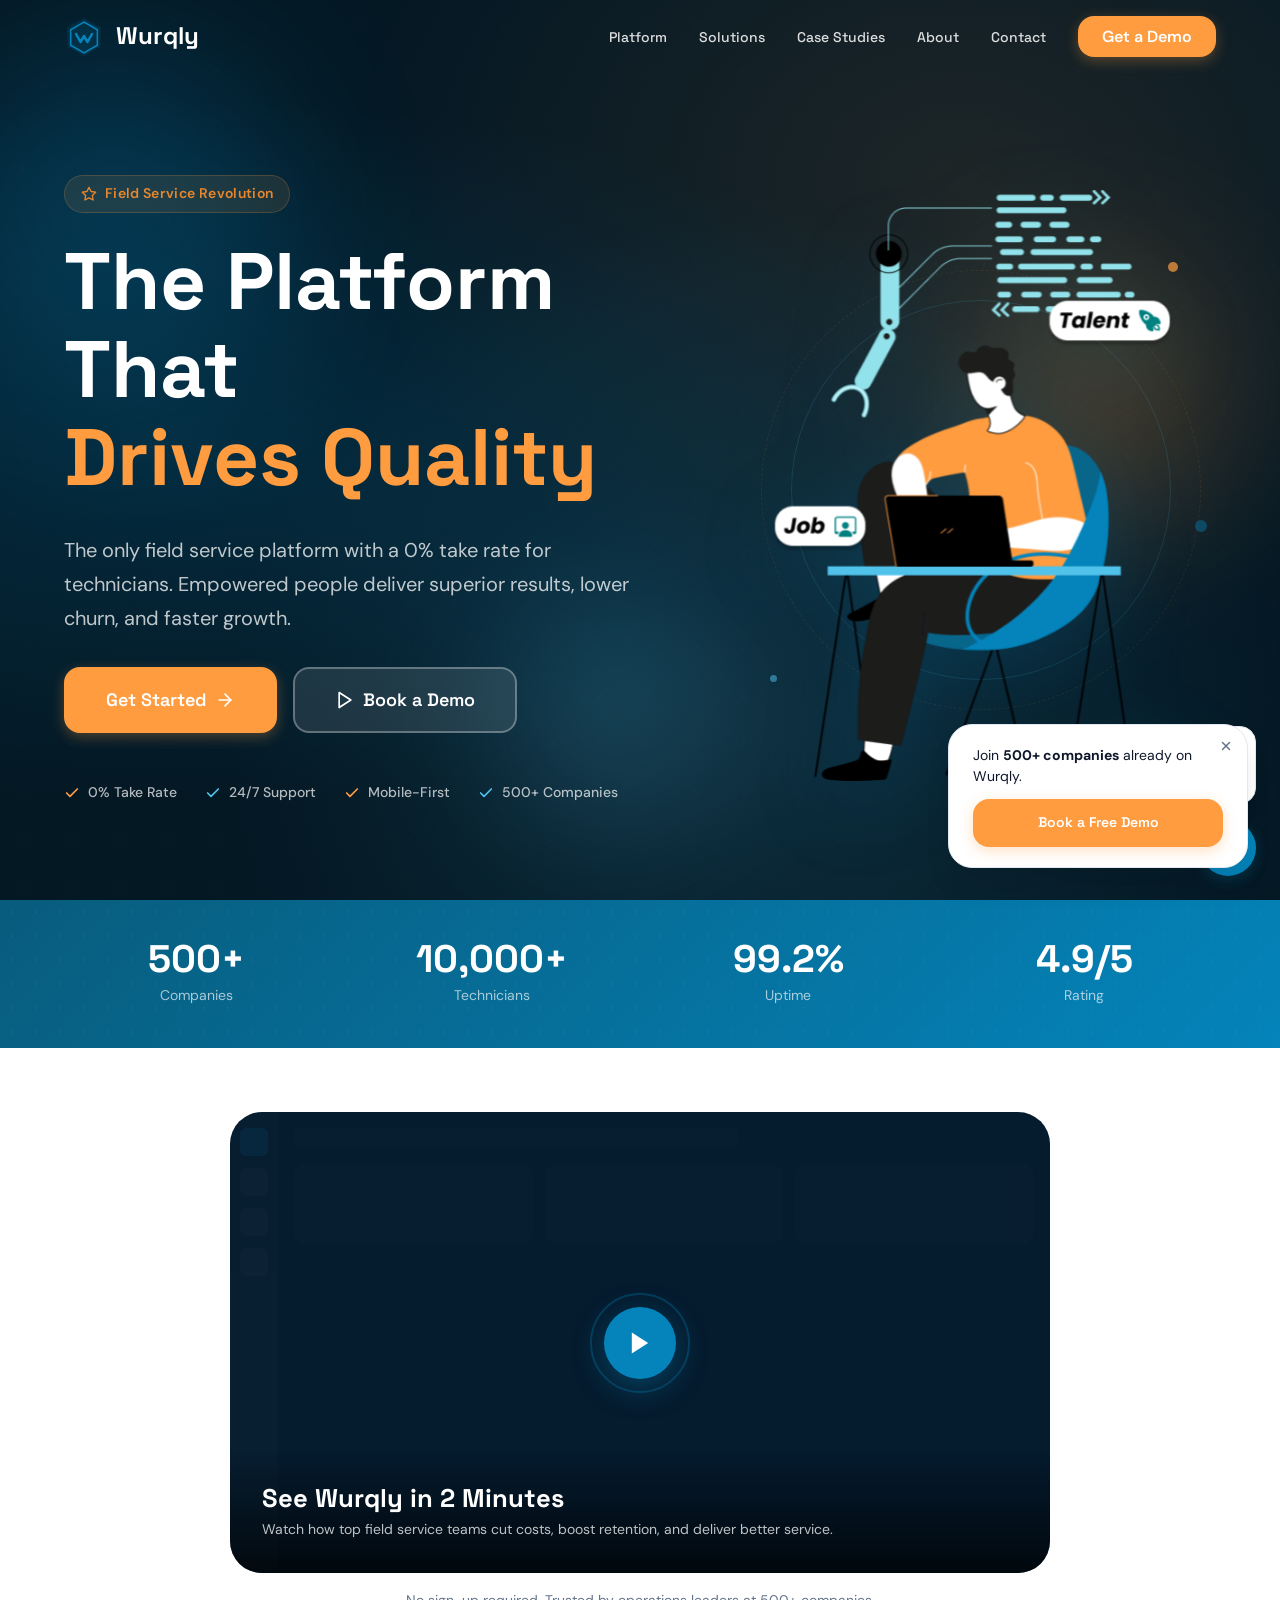
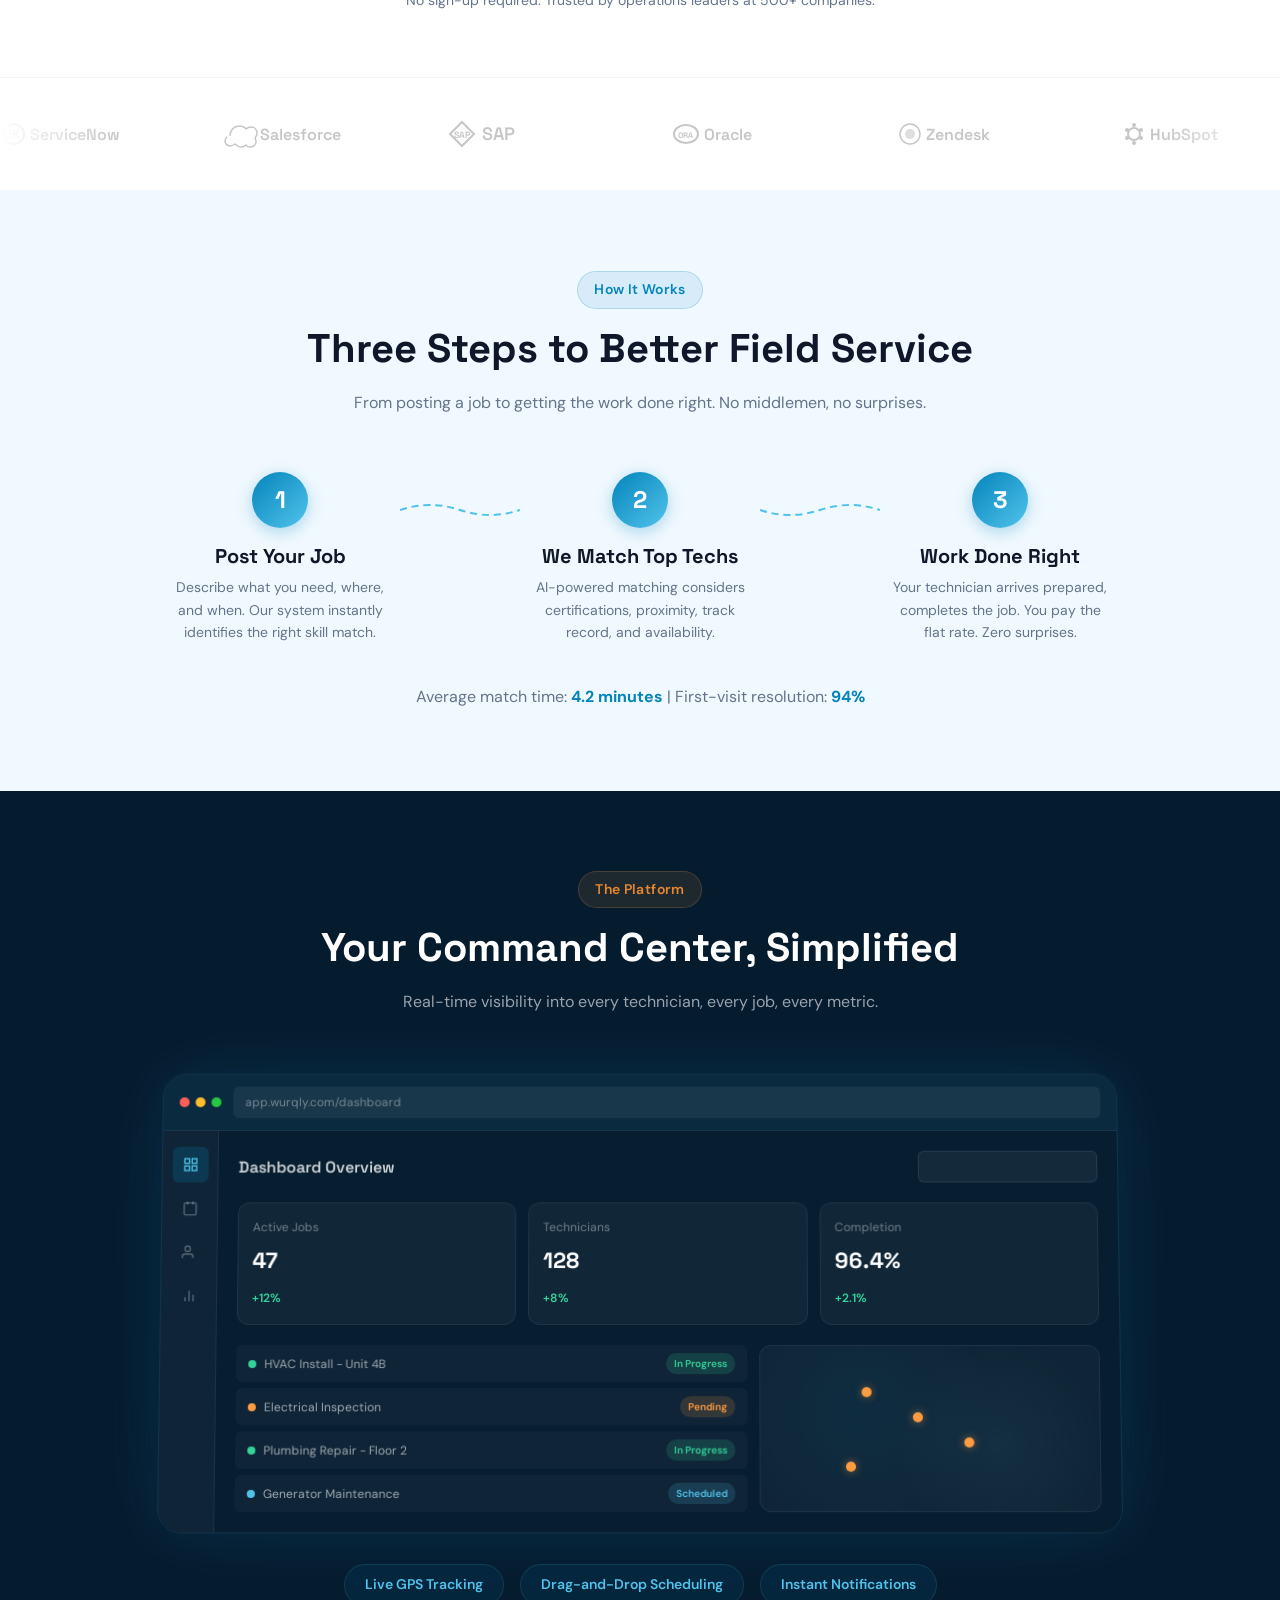
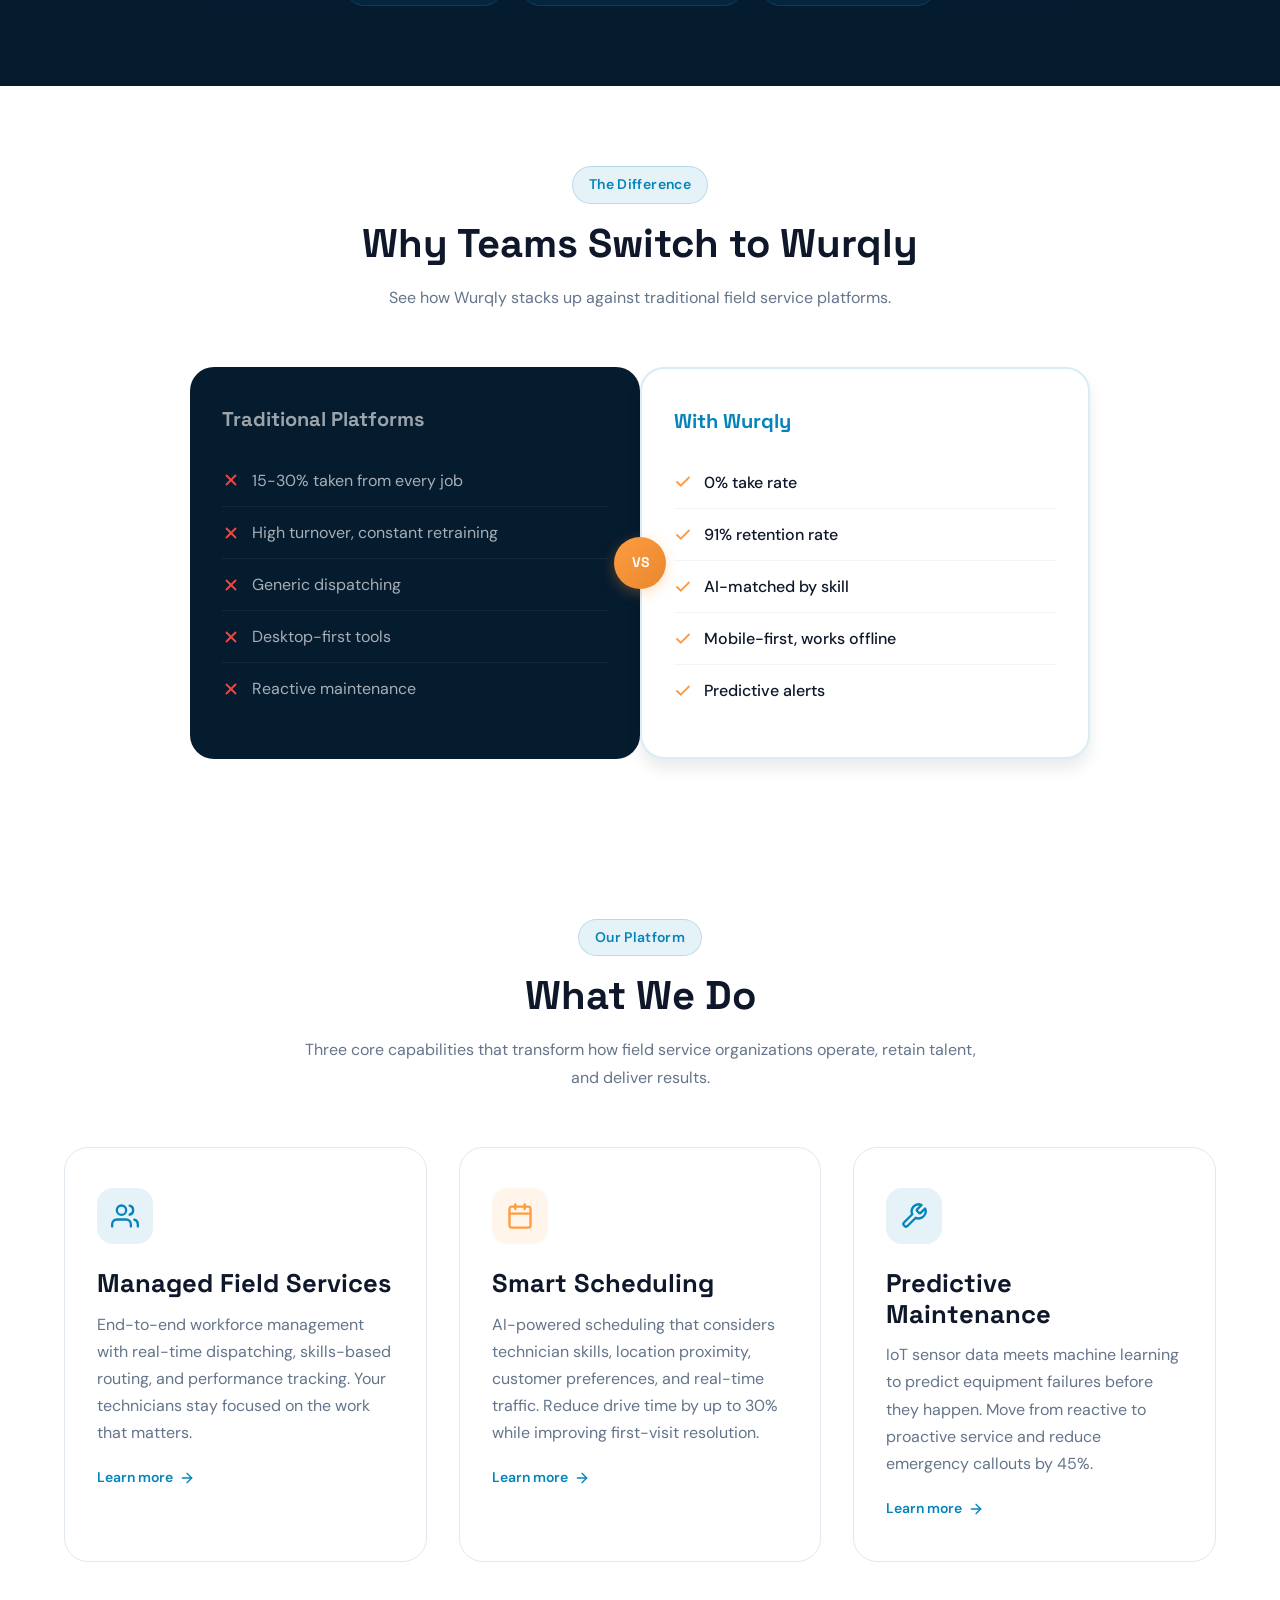
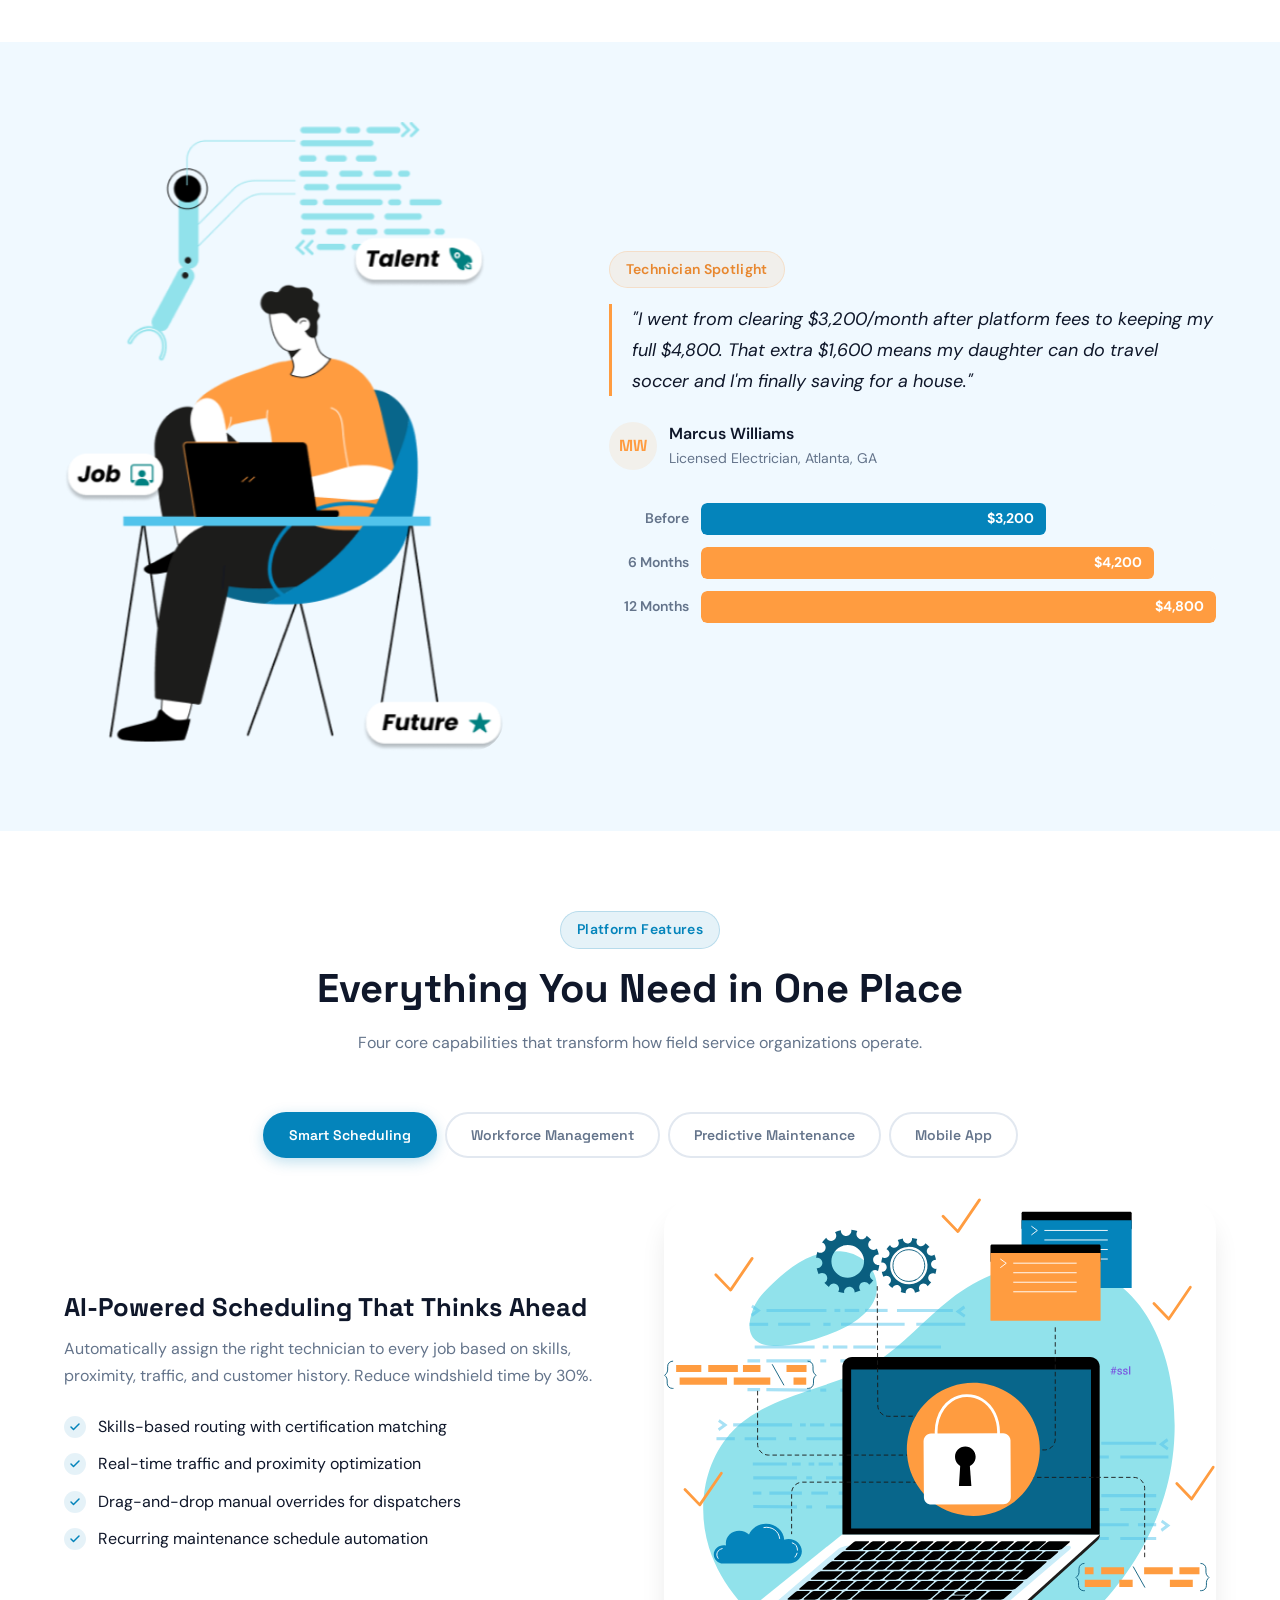
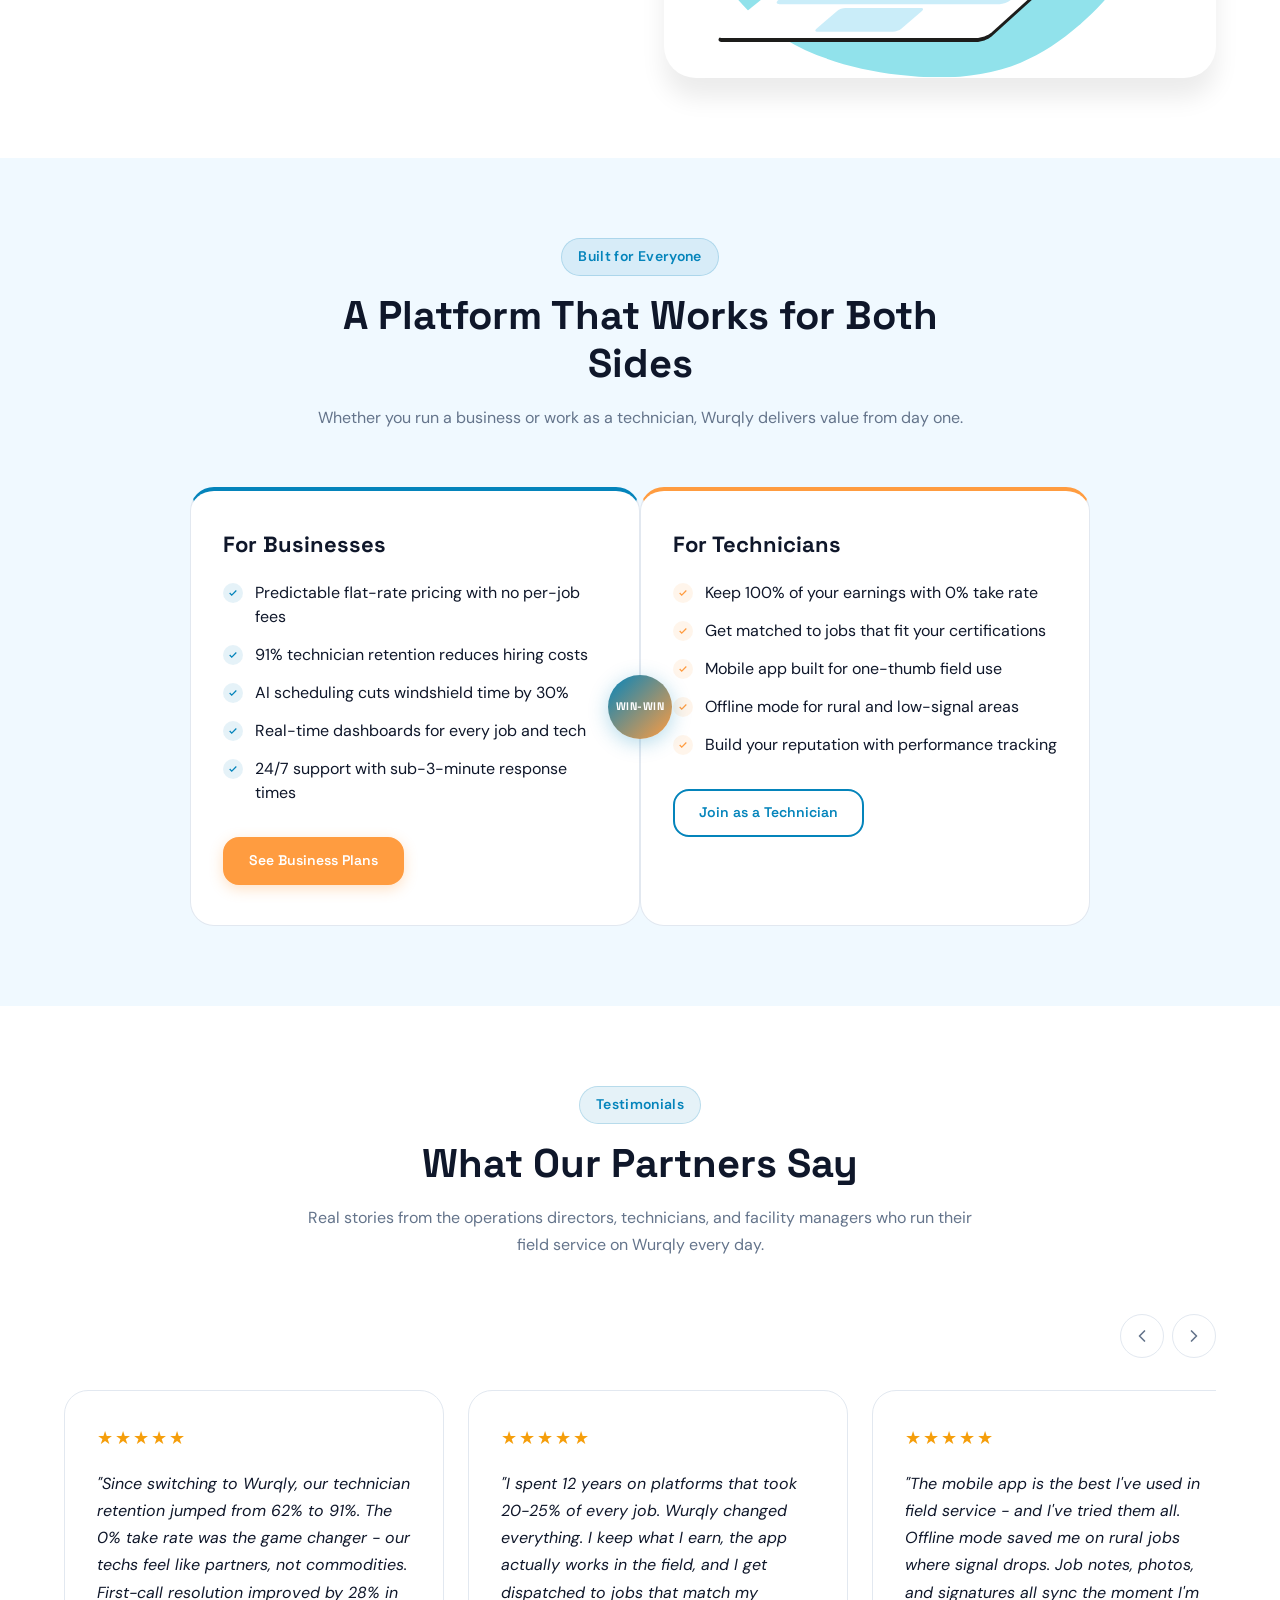
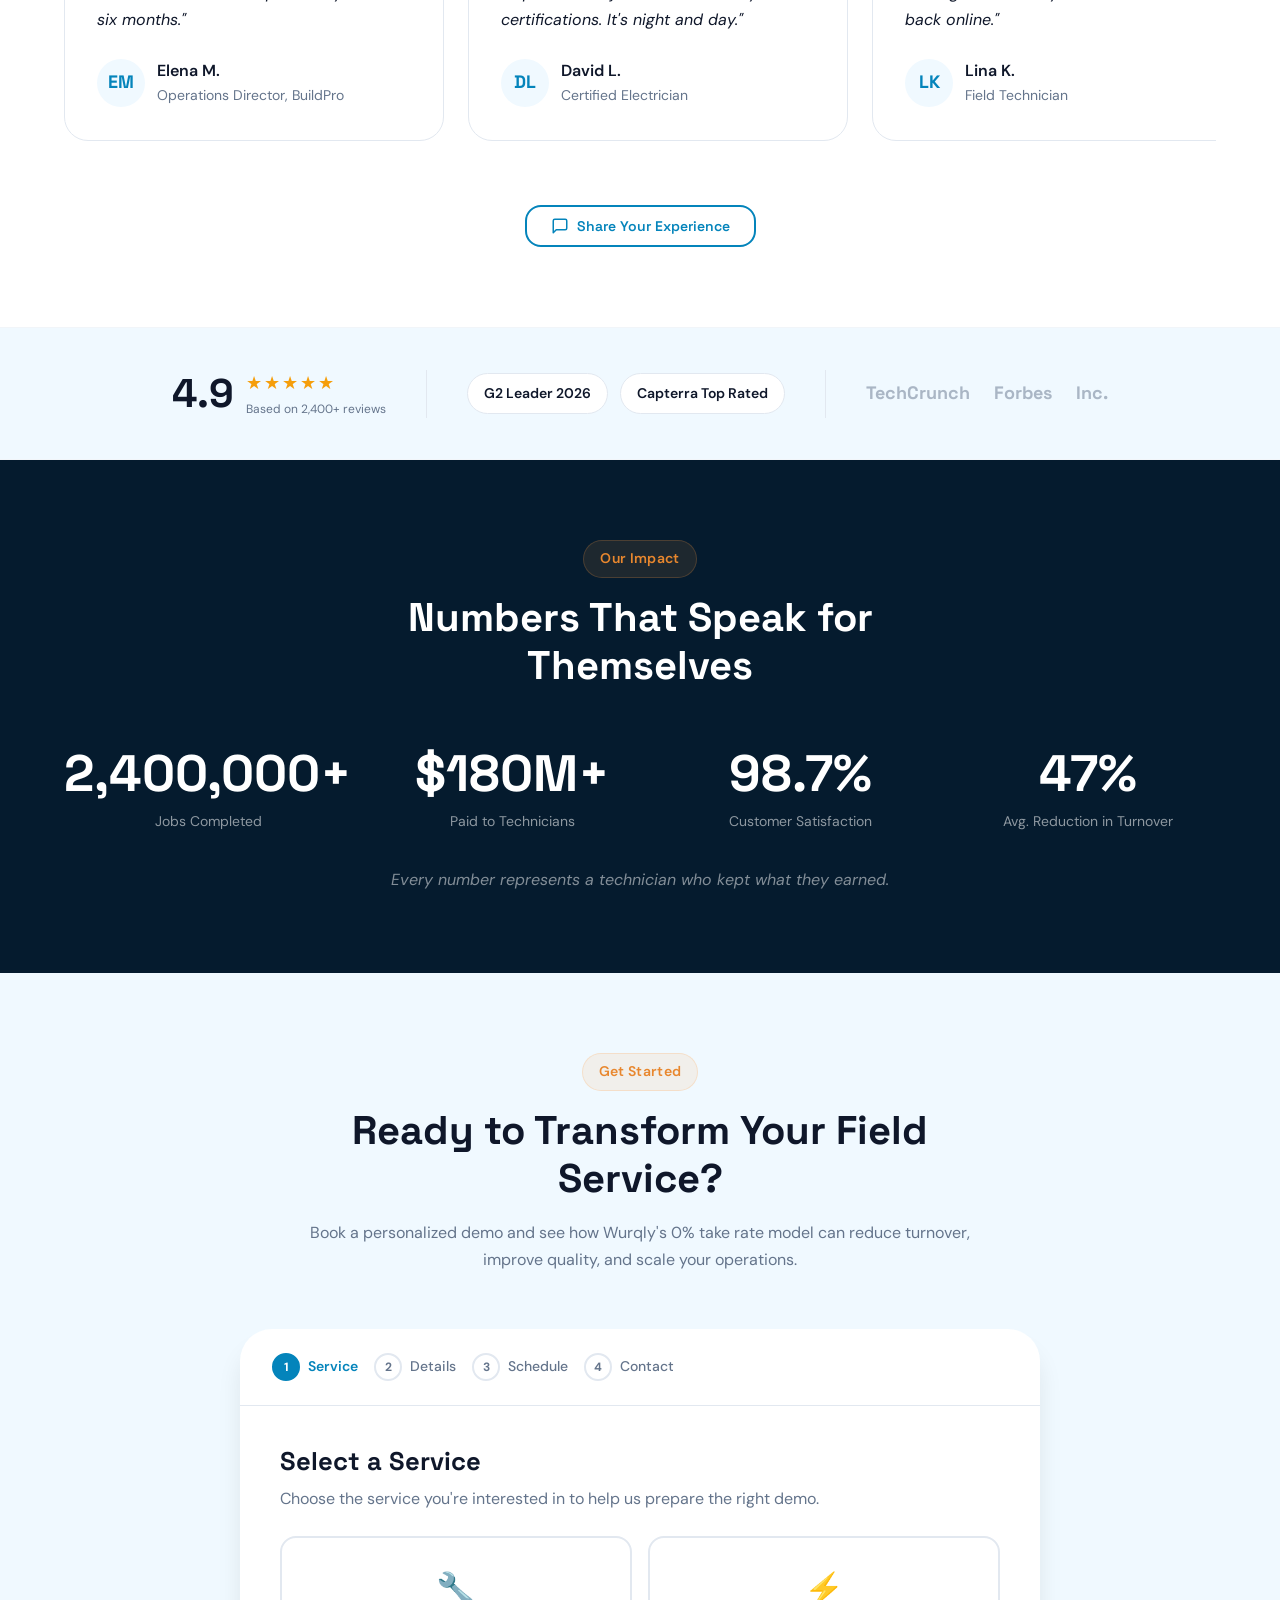
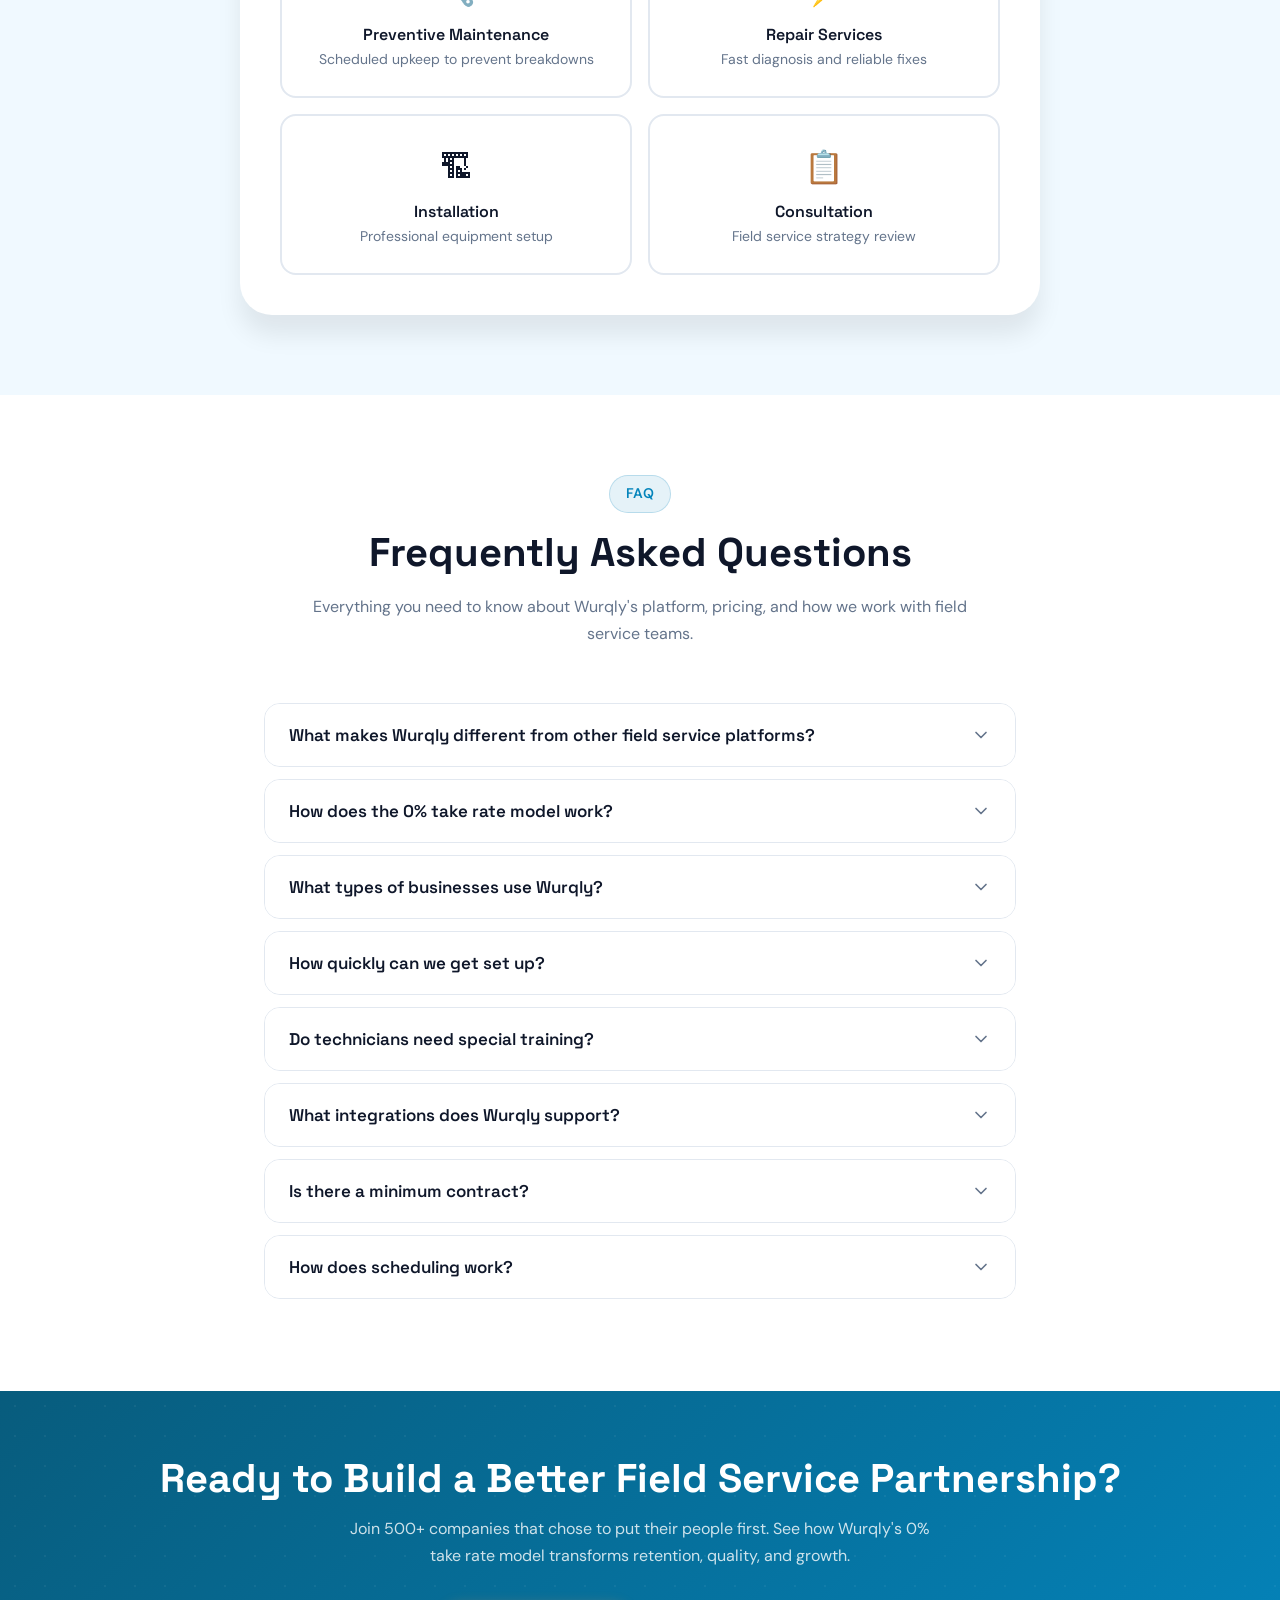
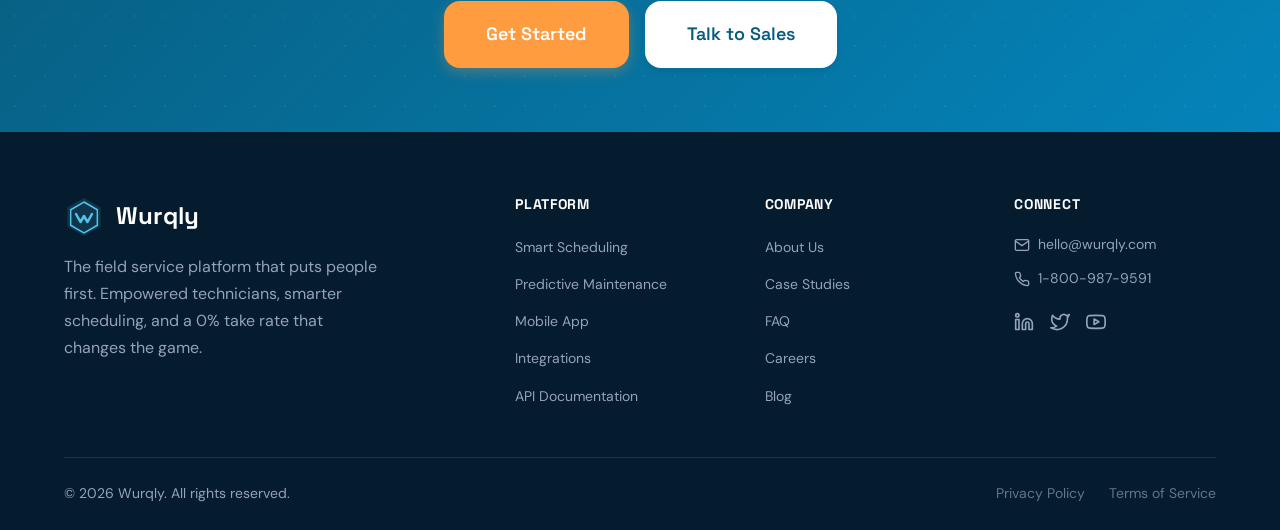
==== index.html @ 086d4eea "Wurqly website - complete production build Full-stack static website for Wurqly field service platfo" ====
<!DOCTYPE html>
<html lang="en">
<head>
  <meta charset="UTF-8">
  <meta name="viewport" content="width=device-width, initial-scale=1.0">
  <title>Wurqly - Field Service Platform That Puts People First</title>
  <meta name="description" content="Wurqly empowers field service technicians with a 0% take rate model, smart scheduling, and mobile-first tools. The platform that puts people first.">
  <meta name="robots" content="index, follow">
  <link rel="canonical" href="https://wurqly.com/">

  <!-- Open Graph -->
  <meta property="og:title" content="Wurqly - Field Service Platform That Puts People First">
  <meta property="og:description" content="Empowered technicians deliver better results. Wurqly's 0% take rate model and mobile-first platform transform field service operations.">
  <meta property="og:type" content="website">
  <meta property="og:url" content="https://wurqly.com/">
  <meta property="og:site_name" content="Wurqly">
  <meta property="og:image" content="https://wurqly.com/images/og-image.png">

  <!-- Twitter Card -->
  <meta name="twitter:card" content="summary_large_image">
  <meta name="twitter:title" content="Wurqly - Field Service Platform That Puts People First">
  <meta name="twitter:description" content="Empowered technicians deliver better results. 0% take rate, smart scheduling, mobile-first tools.">
  <meta name="twitter:image" content="https://wurqly.com/images/og-image.png">

  <!-- Favicon -->
  <link rel="icon" type="image/x-icon" href="https://wurqly.com/css/images/favicons/favicon.ico">
  <link rel="icon" type="image/png" sizes="32x32" href="https://wurqly.com/css/images/favicons/favicon-32x32.png">

  <!-- Fonts -->
  <link rel="preconnect" href="https://fonts.googleapis.com">
  <link rel="preconnect" href="https://fonts.gstatic.com" crossorigin>
  <link href="https://fonts.googleapis.com/css2?family=Space+Grotesk:wght@400;500;600;700;800&family=DM+Sans:ital,wght@0,400;0,500;0,600;0,700;1,400&display=swap" rel="stylesheet">

  <!-- Custom CSS -->
  <link rel="stylesheet" href="css/styles.css">

  <!-- JSON-LD: Organization -->
  <script type="application/ld+json">
  {
    "@context": "https://schema.org",
    "@type": "Organization",
    "name": "Wurqly",
    "url": "https://wurqly.com",
    "logo": "https://wurqly.com/images/logo.svg",
    "description": "Field service management platform that puts people first with a 0% take rate model for technicians.",
    "contactPoint": {
      "@type": "ContactPoint",
      "telephone": "+18009879591",
      "contactType": "sales",
      "availableLanguage": "English"
    },
    "sameAs": [
      "https://linkedin.com/company/wurqly",
      "https://twitter.com/wurqly"
    ]
  }
  </script>

  <!-- JSON-LD: LocalBusiness -->
  <script type="application/ld+json">
  {
    "@context": "https://schema.org",
    "@type": "ProfessionalService",
    "name": "Wurqly",
    "description": "Field service management platform that puts people first with a 0% take rate model.",
    "url": "https://wurqly.com",
    "telephone": "+18009879591",
    "email": "hello@wurqly.com",
    "address": {
      "@type": "PostalAddress",
      "addressLocality": "San Francisco",
      "addressRegion": "CA",
      "addressCountry": "US"
    }
  }
  </script>

  <!-- JSON-LD: SoftwareApplication -->
  <script type="application/ld+json">
  {
    "@context": "https://schema.org",
    "@type": "SoftwareApplication",
    "name": "Wurqly",
    "applicationCategory": "BusinessApplication",
    "operatingSystem": "Web, iOS, Android",
    "description": "Field service management platform with smart scheduling, predictive maintenance, and a 0% take rate model for technicians.",
    "offers": {
      "@type": "Offer",
      "price": "0",
      "priceCurrency": "USD",
      "description": "0% take rate for technicians"
    }
  }
  </script>
</head>
<body>
<a href="#main-content" class="skip-link">Skip to content</a>

  <!-- ============================================================
       1. HEADER (fixed, transparent → white on scroll)
       ============================================================ -->
  <header class="site-header">
    <div class="container">
      <nav class="nav-inner">
        <a href="index.html" class="logo" aria-label="Wurqly Home">
          <svg class="logo-icon" viewBox="0 0 40 40" fill="none" xmlns="http://www.w3.org/2000/svg" aria-hidden="true">
            <path d="M20 2L36.66 11.5V30.5L20 40L3.34 30.5V11.5L20 2Z" fill="currentColor" opacity="0.15"/>
            <path d="M20 6L33.32 13.75V29.25L20 37L6.68 29.25V13.75L20 6Z" stroke="currentColor" stroke-width="1.5" fill="none"/>
            <path d="M12 18L16.5 26L20 20L23.5 26L28 18" stroke="currentColor" stroke-width="2.5" stroke-linecap="round" stroke-linejoin="round" fill="none"/>
          </svg>
          <span class="logo-text">Wurqly</span>
        </a>

        <ul class="nav-links">
          <li><a href="#platform" class="nav-link">Platform</a></li>
          <li><a href="#solutions" class="nav-link">Solutions</a></li>
          <li><a href="#testimonials" class="nav-link">Case Studies</a></li>
          <li><a href="#about" class="nav-link">About</a></li>
          <li><a href="#contact" class="nav-link">Contact</a></li>
          <li><a href="#booking" class="nav-cta">Get a Demo</a></li>
        </ul>

        <button class="menu-toggle" id="menu-toggle" aria-label="Open menu" aria-expanded="false">
          <svg viewBox="0 0 24 24" fill="none" stroke="currentColor" stroke-width="2">
            <line x1="3" y1="6" x2="21" y2="6"/>
            <line x1="3" y1="12" x2="21" y2="12"/>
            <line x1="3" y1="18" x2="21" y2="18"/>
          </svg>
        </button>
      </nav>
    </div>
  </header>

  <!-- Mobile Menu -->
  <nav class="mobile-menu" id="mobile-menu" aria-label="Mobile navigation">
    <a href="#platform">Platform</a>
    <a href="#solutions">Solutions</a>
    <a href="#testimonials">Case Studies</a>
    <a href="#about">About</a>
    <a href="#contact">Contact</a>
    <a href="#booking" class="btn btn-primary mobile-menu-cta">Get a Demo</a>
  </nav>

  <main id="main-content">

  <!-- ============================================================
       2. HERO (min-height 100vh, dark bg)
       ============================================================ -->
  <section class="hero" id="hero">
    <div class="hero-bg">
      <div class="hero-grid"></div>
      <div class="hero-orb hero-orb-1"></div>
      <div class="hero-orb hero-orb-2"></div>
      <div class="hero-orb hero-orb-3"></div>
    </div>

    <div class="container hero-content">
      <div class="hero-two-col">
        <!-- Left Column: Text -->
        <div>
          <!-- Badge -->
          <div class="hero-badge mb-1-5">
            <span class="badge badge-accent">
              <svg width="16" height="16" viewBox="0 0 24 24" fill="none" stroke="currentColor" stroke-width="2" stroke-linecap="round" stroke-linejoin="round" aria-hidden="true"><polygon points="12 2 15.09 8.26 22 9.27 17 14.14 18.18 21.02 12 17.77 5.82 21.02 7 14.14 2 9.27 8.91 8.26 12 2"/></svg>
              Field Service Revolution
            </span>
          </div>

          <!-- H1 with rotating text -->
          <h1 class="hero-title hero-title-text">
            The Platform That<br>
            <span class="rotating-text-wrapper">
              <span class="rotating-text" id="rotating-text" data-words='["Empowers Technicians","Drives Quality","Scales Operations","Builds Trust"]'>Empowers Technicians</span>
            </span>
          </h1>

          <!-- Subtitle -->
          <p class="hero-subtitle hero-subtitle-text">
            The only field service platform with a 0% take rate for technicians. Empowered people deliver superior results, lower churn, and faster growth.
          </p>

          <!-- CTAs -->
          <div class="hero-ctas hero-ctas-layout mb-3">
            <a href="#booking" class="btn btn-primary btn-lg">
              Get Started
              <svg width="20" height="20" viewBox="0 0 24 24" fill="none" stroke="currentColor" stroke-width="2" stroke-linecap="round" stroke-linejoin="round" aria-hidden="true"><line x1="5" y1="12" x2="19" y2="12"/><polyline points="12 5 19 12 12 19"/></svg>
            </a>
            <a href="#booking" class="btn btn-ghost btn-lg">
              <svg width="20" height="20" viewBox="0 0 24 24" fill="none" stroke="currentColor" stroke-width="2" stroke-linecap="round" stroke-linejoin="round" aria-hidden="true"><polygon points="5 3 19 12 5 21 5 3"/></svg>
              Book a Demo
            </a>
          </div>

          <!-- Trust Items (clean inline) -->
          <div class="hero-trust trust-items">
            <span class="trust-item">
              <svg width="16" height="16" viewBox="0 0 24 24" fill="none" stroke="#FF9C40" stroke-width="2.5" stroke-linecap="round" stroke-linejoin="round" aria-hidden="true"><polyline points="20 6 9 17 4 12"/></svg>
              0% Take Rate
            </span>
            <span class="trust-item">
              <svg width="16" height="16" viewBox="0 0 24 24" fill="none" stroke="#51C3EB" stroke-width="2.5" stroke-linecap="round" stroke-linejoin="round" aria-hidden="true"><polyline points="20 6 9 17 4 12"/></svg>
              24/7 Support
            </span>
            <span class="trust-item">
              <svg width="16" height="16" viewBox="0 0 24 24" fill="none" stroke="#FF9C40" stroke-width="2.5" stroke-linecap="round" stroke-linejoin="round" aria-hidden="true"><polyline points="20 6 9 17 4 12"/></svg>
              Mobile-First
            </span>
            <span class="trust-item">
              <svg width="16" height="16" viewBox="0 0 24 24" fill="none" stroke="#51C3EB" stroke-width="2.5" stroke-linecap="round" stroke-linejoin="round" aria-hidden="true"><polyline points="20 6 9 17 4 12"/></svg>
              500+ Companies
            </span>
          </div>
        </div>

        <!-- Right Column: Visual -->
        <div class="hero-visual">
          <div class="hero-image-wrap">
            <div class="hero-image-ring"></div>
            <div class="hero-image-ring-2"></div>
            <img src="images/Group27.png" alt="Field service technician empowered by Wurqly platform" class="hero-image" loading="eager">
            <div class="hero-dot hero-dot-1"></div>
            <div class="hero-dot hero-dot-2"></div>
            <div class="hero-dot hero-dot-3"></div>
          </div>
        </div>
      </div>
    </div>
  </section>

  <!-- ============================================================
       STATS BAR (separated from hero for visual impact)
       ============================================================ -->
  <section class="stats-bar">
    <div class="container">
      <div class="stats-bar-grid">
        <div class="stats-bar-item">
          <div class="stats-bar-number" data-count="500" data-suffix="+">0+</div>
          <div class="stats-bar-label">Companies</div>
        </div>
        <div class="stats-bar-item">
          <div class="stats-bar-number" data-count="10000" data-suffix="+">0+</div>
          <div class="stats-bar-label">Technicians</div>
        </div>
        <div class="stats-bar-item">
          <div class="stats-bar-number" data-count="99" data-suffix=".2%">0%</div>
          <div class="stats-bar-label">Uptime</div>
        </div>
        <div class="stats-bar-item">
          <div class="stats-bar-number" data-count="4" data-suffix=".9/5">0/5</div>
          <div class="stats-bar-label">Rating</div>
        </div>
      </div>
    </div>
  </section>

  <!-- ============================================================
       VIDEO DEMO CARD
       ============================================================ -->
  <section class="section video-demo-section reveal">
    <div class="container">
      <div class="video-card">
        <div class="video-card-inner">
          <div class="video-overlay">
            <div class="video-play-btn" id="video-play-btn">
              <svg width="28" height="28" viewBox="0 0 24 24" fill="white"><polygon points="5 3 19 12 5 21 5 3"/></svg>
            </div>
            <div class="video-play-ring"></div>
          </div>
          <div class="video-card-text">
            <h3>See Wurqly in 2 Minutes</h3>
            <p>Watch how top field service teams cut costs, boost retention, and deliver better service.</p>
          </div>
          <div class="video-dashboard-bg">
            <div class="vd-sidebar">
              <div class="vd-nav-item active"></div>
              <div class="vd-nav-item"></div>
              <div class="vd-nav-item"></div>
              <div class="vd-nav-item"></div>
            </div>
            <div class="vd-main">
              <div class="vd-header-bar"></div>
              <div class="vd-cards">
                <div class="vd-card"></div>
                <div class="vd-card"></div>
                <div class="vd-card"></div>
              </div>
            </div>
          </div>
        </div>
        <p class="video-trust-line">No sign-up required. Trusted by operations leaders at 500+ companies.</p>
      </div>
    </div>
  </section>

  <!-- ============================================================
       3. PARTNER MARQUEE
       ============================================================ -->
  <section class="marquee-section reveal">
    <div class="marquee-track">
      <!-- First set -->
      <svg class="marquee-logo" viewBox="0 0 160 32" xmlns="http://www.w3.org/2000/svg" role="img"><title>ServiceNow</title><circle cx="14" cy="16" r="10" fill="none" stroke="#64748B" stroke-width="2"/><path d="M10 16h8M14 12v8M9 12l2 2M19 12l-2 2M9 20l2-2M19 20l-2-2" stroke="#64748B" stroke-width="1.5" stroke-linecap="round"/><text x="30" y="22" font-family="Space Grotesk, sans-serif" font-size="16" font-weight="600" fill="#64748B">ServiceNow</text></svg>
      <svg class="marquee-logo" viewBox="0 0 160 32" xmlns="http://www.w3.org/2000/svg" role="img"><title>Salesforce</title><path d="M6 18c0-6 4-10 9-10s7 3 7 3 2-2 5-2c4 0 6 3 6 6s-2 5-2 5 1 2 1 4c0 3-3 5-6 5s-4-2-4-2-2 2-5 2-6-3-6-3-3 2-5 2c-3 0-5-3-5-5s2-4 2-4" fill="none" stroke="#64748B" stroke-width="1.5" stroke-linejoin="round"/><text x="36" y="22" font-family="Space Grotesk, sans-serif" font-size="16" font-weight="600" fill="#64748B">Salesforce</text></svg>
      <svg class="marquee-logo" viewBox="0 0 160 32" xmlns="http://www.w3.org/2000/svg" role="img"><title>SAP</title><polygon points="14,4 26,16 14,28 2,16" fill="none" stroke="#64748B" stroke-width="2"/><text x="6" y="20" font-family="Space Grotesk, sans-serif" font-size="9" font-weight="700" fill="#64748B">SAP</text><text x="34" y="22" font-family="Space Grotesk, sans-serif" font-size="18" font-weight="600" fill="#64748B">SAP</text></svg>
      <svg class="marquee-logo" viewBox="0 0 160 32" xmlns="http://www.w3.org/2000/svg" role="img"><title>Oracle</title><ellipse cx="14" cy="16" rx="12" ry="9" fill="none" stroke="#64748B" stroke-width="2"/><text x="6" y="20" font-family="Space Grotesk, sans-serif" font-size="8" font-weight="700" fill="#64748B">ORA</text><text x="32" y="22" font-family="Space Grotesk, sans-serif" font-size="16" font-weight="600" fill="#64748B">Oracle</text></svg>
      <svg class="marquee-logo" viewBox="0 0 160 32" xmlns="http://www.w3.org/2000/svg" role="img"><title>Zendesk</title><circle cx="14" cy="16" r="5" fill="#64748B" opacity="0.6"/><circle cx="14" cy="16" r="10" fill="none" stroke="#64748B" stroke-width="1.5"/><text x="30" y="22" font-family="Space Grotesk, sans-serif" font-size="16" font-weight="600" fill="#64748B">Zendesk</text></svg>
      <svg class="marquee-logo" viewBox="0 0 160 32" xmlns="http://www.w3.org/2000/svg" role="img"><title>HubSpot</title><circle cx="14" cy="16" r="6" fill="none" stroke="#64748B" stroke-width="2"/><circle cx="14" cy="7" r="2" fill="#64748B"/><circle cx="14" cy="25" r="2" fill="#64748B"/><circle cx="7" cy="12" r="2" fill="#64748B"/><circle cx="21" cy="12" r="2" fill="#64748B"/><circle cx="7" cy="20" r="2" fill="#64748B"/><circle cx="21" cy="20" r="2" fill="#64748B"/><text x="30" y="22" font-family="Space Grotesk, sans-serif" font-size="16" font-weight="600" fill="#64748B">HubSpot</text></svg>
      <svg class="marquee-logo" viewBox="0 0 160 32" xmlns="http://www.w3.org/2000/svg" role="img"><title>Stripe</title><rect x="4" y="8" width="20" height="16" rx="3" fill="none" stroke="#64748B" stroke-width="2"/><path d="M14 12c-3 0-4 1.5-4 3s1 2.5 4 3 4 1.5 4 3-1 3-4 3" stroke="#64748B" stroke-width="2" fill="none" stroke-linecap="round"/><text x="30" y="22" font-family="Space Grotesk, sans-serif" font-size="16" font-weight="600" fill="#64748B">Stripe</text></svg>
      <svg class="marquee-logo" viewBox="0 0 160 32" xmlns="http://www.w3.org/2000/svg" role="img"><title>Twilio</title><circle cx="8" cy="16" r="3" fill="#64748B" opacity="0.5"/><circle cx="20" cy="16" r="3" fill="#64748B" opacity="0.5"/><circle cx="14" cy="10" r="3" fill="#64748B" opacity="0.5"/><circle cx="14" cy="22" r="3" fill="#64748B" opacity="0.5"/><text x="30" y="22" font-family="Space Grotesk, sans-serif" font-size="16" font-weight="600" fill="#64748B">Twilio</text></svg>
      <!-- Duplicate set for seamless loop -->
      <svg class="marquee-logo" viewBox="0 0 160 32" xmlns="http://www.w3.org/2000/svg" role="img"><title>ServiceNow</title><circle cx="14" cy="16" r="10" fill="none" stroke="#64748B" stroke-width="2"/><path d="M10 16h8M14 12v8M9 12l2 2M19 12l-2 2M9 20l2-2M19 20l-2-2" stroke="#64748B" stroke-width="1.5" stroke-linecap="round"/><text x="30" y="22" font-family="Space Grotesk, sans-serif" font-size="16" font-weight="600" fill="#64748B">ServiceNow</text></svg>
      <svg class="marquee-logo" viewBox="0 0 160 32" xmlns="http://www.w3.org/2000/svg" role="img"><title>Salesforce</title><path d="M6 18c0-6 4-10 9-10s7 3 7 3 2-2 5-2c4 0 6 3 6 6s-2 5-2 5 1 2 1 4c0 3-3 5-6 5s-4-2-4-2-2 2-5 2-6-3-6-3-3 2-5 2c-3 0-5-3-5-5s2-4 2-4" fill="none" stroke="#64748B" stroke-width="1.5" stroke-linejoin="round"/><text x="36" y="22" font-family="Space Grotesk, sans-serif" font-size="16" font-weight="600" fill="#64748B">Salesforce</text></svg>
      <svg class="marquee-logo" viewBox="0 0 160 32" xmlns="http://www.w3.org/2000/svg" role="img"><title>SAP</title><polygon points="14,4 26,16 14,28 2,16" fill="none" stroke="#64748B" stroke-width="2"/><text x="6" y="20" font-family="Space Grotesk, sans-serif" font-size="9" font-weight="700" fill="#64748B">SAP</text><text x="34" y="22" font-family="Space Grotesk, sans-serif" font-size="18" font-weight="600" fill="#64748B">SAP</text></svg>
      <svg class="marquee-logo" viewBox="0 0 160 32" xmlns="http://www.w3.org/2000/svg" role="img"><title>Oracle</title><ellipse cx="14" cy="16" rx="12" ry="9" fill="none" stroke="#64748B" stroke-width="2"/><text x="6" y="20" font-family="Space Grotesk, sans-serif" font-size="8" font-weight="700" fill="#64748B">ORA</text><text x="32" y="22" font-family="Space Grotesk, sans-serif" font-size="16" font-weight="600" fill="#64748B">Oracle</text></svg>
      <svg class="marquee-logo" viewBox="0 0 160 32" xmlns="http://www.w3.org/2000/svg" role="img"><title>Zendesk</title><circle cx="14" cy="16" r="5" fill="#64748B" opacity="0.6"/><circle cx="14" cy="16" r="10" fill="none" stroke="#64748B" stroke-width="1.5"/><text x="30" y="22" font-family="Space Grotesk, sans-serif" font-size="16" font-weight="600" fill="#64748B">Zendesk</text></svg>
      <svg class="marquee-logo" viewBox="0 0 160 32" xmlns="http://www.w3.org/2000/svg" role="img"><title>HubSpot</title><circle cx="14" cy="16" r="6" fill="none" stroke="#64748B" stroke-width="2"/><circle cx="14" cy="7" r="2" fill="#64748B"/><circle cx="14" cy="25" r="2" fill="#64748B"/><circle cx="7" cy="12" r="2" fill="#64748B"/><circle cx="21" cy="12" r="2" fill="#64748B"/><circle cx="7" cy="20" r="2" fill="#64748B"/><circle cx="21" cy="20" r="2" fill="#64748B"/><text x="30" y="22" font-family="Space Grotesk, sans-serif" font-size="16" font-weight="600" fill="#64748B">HubSpot</text></svg>
      <svg class="marquee-logo" viewBox="0 0 160 32" xmlns="http://www.w3.org/2000/svg" role="img"><title>Stripe</title><rect x="4" y="8" width="20" height="16" rx="3" fill="none" stroke="#64748B" stroke-width="2"/><path d="M14 12c-3 0-4 1.5-4 3s1 2.5 4 3 4 1.5 4 3-1 3-4 3" stroke="#64748B" stroke-width="2" fill="none" stroke-linecap="round"/><text x="30" y="22" font-family="Space Grotesk, sans-serif" font-size="16" font-weight="600" fill="#64748B">Stripe</text></svg>
      <svg class="marquee-logo" viewBox="0 0 160 32" xmlns="http://www.w3.org/2000/svg" role="img"><title>Twilio</title><circle cx="8" cy="16" r="3" fill="#64748B" opacity="0.5"/><circle cx="20" cy="16" r="3" fill="#64748B" opacity="0.5"/><circle cx="14" cy="10" r="3" fill="#64748B" opacity="0.5"/><circle cx="14" cy="22" r="3" fill="#64748B" opacity="0.5"/><text x="30" y="22" font-family="Space Grotesk, sans-serif" font-size="16" font-weight="600" fill="#64748B">Twilio</text></svg>
    </div>
  </section>

  <!-- ============================================================
       HOW WURQLY WORKS (3-step flow)
       ============================================================ -->
  <section class="section section-alt how-it-works reveal" id="how-it-works">
    <div class="container">
      <div class="section-header">
        <span class="badge badge-primary mb-1">How It Works</span>
        <h2>Three Steps to Better Field Service</h2>
        <p>From posting a job to getting the work done right. No middlemen, no surprises.</p>
      </div>

      <div class="steps-flow">
        <div class="step-item reveal reveal-delay-1">
          <div class="step-number">1</div>
          <h3>Post Your Job</h3>
          <p>Describe what you need, where, and when. Our system instantly identifies the right skill match.</p>
        </div>
        <div class="step-connector">
          <svg viewBox="0 0 100 20" preserveAspectRatio="none">
            <path d="M0 10 Q25 0 50 10 Q75 20 100 10" fill="none" stroke="var(--primary-light)" stroke-width="2" stroke-dasharray="6 4" class="step-line-anim"/>
          </svg>
        </div>
        <div class="step-item reveal reveal-delay-2">
          <div class="step-number">2</div>
          <h3>We Match Top Techs</h3>
          <p>AI-powered matching considers certifications, proximity, track record, and availability.</p>
        </div>
        <div class="step-connector">
          <svg viewBox="0 0 100 20" preserveAspectRatio="none">
            <path d="M0 10 Q25 20 50 10 Q75 0 100 10" fill="none" stroke="var(--primary-light)" stroke-width="2" stroke-dasharray="6 4" class="step-line-anim"/>
          </svg>
        </div>
        <div class="step-item reveal reveal-delay-3">
          <div class="step-number">3</div>
          <h3>Work Done Right</h3>
          <p>Your technician arrives prepared, completes the job. You pay the flat rate. Zero surprises.</p>
        </div>
      </div>

      <p class="steps-stats">Average match time: <strong>4.2 minutes</strong> | First-visit resolution: <strong>94%</strong></p>
    </div>
  </section>

  <!-- ============================================================
       LIVE DASHBOARD MOCKUP
       ============================================================ -->
  <section class="section section-dark dashboard-section reveal">
    <div class="container">
      <div class="section-header">
        <span class="badge badge-accent mb-1">The Platform</span>
        <h2>Your Command Center, Simplified</h2>
        <p>Real-time visibility into every technician, every job, every metric.</p>
      </div>

      <div class="dashboard-frame">
        <div class="browser-chrome">
          <div class="browser-dots">
            <span></span><span></span><span></span>
          </div>
          <div class="browser-url">app.wurqly.com/dashboard</div>
        </div>
        <div class="dashboard-body">
          <div class="dash-sidebar">
            <div class="dash-nav-item active">
              <svg width="16" height="16" viewBox="0 0 24 24" fill="none" stroke="currentColor" stroke-width="2"><rect x="3" y="3" width="7" height="7"/><rect x="14" y="3" width="7" height="7"/><rect x="3" y="14" width="7" height="7"/><rect x="14" y="14" width="7" height="7"/></svg>
            </div>
            <div class="dash-nav-item">
              <svg width="16" height="16" viewBox="0 0 24 24" fill="none" stroke="currentColor" stroke-width="2"><rect x="3" y="4" width="18" height="18" rx="2"/><line x1="16" y1="2" x2="16" y2="6"/><line x1="8" y1="2" x2="8" y2="6"/></svg>
            </div>
            <div class="dash-nav-item">
              <svg width="16" height="16" viewBox="0 0 24 24" fill="none" stroke="currentColor" stroke-width="2"><path d="M17 21v-2a4 4 0 00-4-4H5a4 4 0 00-4 4v2"/><circle cx="9" cy="7" r="4"/></svg>
            </div>
            <div class="dash-nav-item">
              <svg width="16" height="16" viewBox="0 0 24 24" fill="none" stroke="currentColor" stroke-width="2"><line x1="18" y1="20" x2="18" y2="10"/><line x1="12" y1="20" x2="12" y2="4"/><line x1="6" y1="20" x2="6" y2="14"/></svg>
            </div>
          </div>
          <div class="dash-main">
            <div class="dash-top-bar">
              <span class="dash-greeting">Dashboard Overview</span>
              <div class="dash-search-bar"></div>
            </div>
            <div class="dash-cards-row">
              <div class="dash-stat-card">
                <span class="dash-stat-label">Active Jobs</span>
                <span class="dash-stat-val">47</span>
                <span class="dash-stat-change positive">+12%</span>
              </div>
              <div class="dash-stat-card">
                <span class="dash-stat-label">Technicians</span>
                <span class="dash-stat-val">128</span>
                <span class="dash-stat-change positive">+8%</span>
              </div>
              <div class="dash-stat-card">
                <span class="dash-stat-label">Completion</span>
                <span class="dash-stat-val">96.4%</span>
                <span class="dash-stat-change positive">+2.1%</span>
              </div>
            </div>
            <div class="dash-content-area">
              <div class="dash-job-list">
                <div class="dash-job-row"><span class="dash-job-dot green"></span><span>HVAC Install - Unit 4B</span><span class="dash-job-tag">In Progress</span></div>
                <div class="dash-job-row"><span class="dash-job-dot orange"></span><span>Electrical Inspection</span><span class="dash-job-tag pending">Pending</span></div>
                <div class="dash-job-row"><span class="dash-job-dot green"></span><span>Plumbing Repair - Floor 2</span><span class="dash-job-tag">In Progress</span></div>
                <div class="dash-job-row"><span class="dash-job-dot blue"></span><span>Generator Maintenance</span><span class="dash-job-tag scheduled">Scheduled</span></div>
              </div>
              <div class="dash-map-area">
                <div class="dash-map-pin" style="top:25%;left:30%"></div>
                <div class="dash-map-pin" style="top:55%;left:60%"></div>
                <div class="dash-map-pin" style="top:40%;left:45%"></div>
                <div class="dash-map-pin" style="top:70%;left:25%"></div>
              </div>
            </div>
          </div>
        </div>
      </div>

      <div class="dashboard-pills">
        <span class="dash-pill">Live GPS Tracking</span>
        <span class="dash-pill">Drag-and-Drop Scheduling</span>
        <span class="dash-pill">Instant Notifications</span>
      </div>
    </div>
  </section>

  <!-- ============================================================
       THE WURQLY DIFFERENCE (comparison)
       ============================================================ -->
  <section class="section comparison-section reveal">
    <div class="container">
      <div class="section-header">
        <span class="badge badge-primary mb-1">The Difference</span>
        <h2>Why Teams Switch to Wurqly</h2>
        <p>See how Wurqly stacks up against traditional field service platforms.</p>
      </div>

      <div class="comparison-grid">
        <div class="comparison-panel comparison-old">
          <h3>Traditional Platforms</h3>
          <ul>
            <li>
              <svg width="18" height="18" viewBox="0 0 24 24" fill="none" stroke="#EF4444" stroke-width="2.5" stroke-linecap="round"><line x1="18" y1="6" x2="6" y2="18"/><line x1="6" y1="6" x2="18" y2="18"/></svg>
              15-30% taken from every job
            </li>
            <li>
              <svg width="18" height="18" viewBox="0 0 24 24" fill="none" stroke="#EF4444" stroke-width="2.5" stroke-linecap="round"><line x1="18" y1="6" x2="6" y2="18"/><line x1="6" y1="6" x2="18" y2="18"/></svg>
              High turnover, constant retraining
            </li>
            <li>
              <svg width="18" height="18" viewBox="0 0 24 24" fill="none" stroke="#EF4444" stroke-width="2.5" stroke-linecap="round"><line x1="18" y1="6" x2="6" y2="18"/><line x1="6" y1="6" x2="18" y2="18"/></svg>
              Generic dispatching
            </li>
            <li>
              <svg width="18" height="18" viewBox="0 0 24 24" fill="none" stroke="#EF4444" stroke-width="2.5" stroke-linecap="round"><line x1="18" y1="6" x2="6" y2="18"/><line x1="6" y1="6" x2="18" y2="18"/></svg>
              Desktop-first tools
            </li>
            <li>
              <svg width="18" height="18" viewBox="0 0 24 24" fill="none" stroke="#EF4444" stroke-width="2.5" stroke-linecap="round"><line x1="18" y1="6" x2="6" y2="18"/><line x1="6" y1="6" x2="18" y2="18"/></svg>
              Reactive maintenance
            </li>
          </ul>
        </div>

        <div class="comparison-vs">
          <span>VS</span>
        </div>

        <div class="comparison-panel comparison-new">
          <h3>With Wurqly</h3>
          <ul>
            <li>
              <svg width="18" height="18" viewBox="0 0 24 24" fill="none" stroke="var(--accent)" stroke-width="2.5" stroke-linecap="round"><polyline points="20 6 9 17 4 12"/></svg>
              0% take rate
            </li>
            <li>
              <svg width="18" height="18" viewBox="0 0 24 24" fill="none" stroke="var(--accent)" stroke-width="2.5" stroke-linecap="round"><polyline points="20 6 9 17 4 12"/></svg>
              91% retention rate
            </li>
            <li>
              <svg width="18" height="18" viewBox="0 0 24 24" fill="none" stroke="var(--accent)" stroke-width="2.5" stroke-linecap="round"><polyline points="20 6 9 17 4 12"/></svg>
              AI-matched by skill
            </li>
            <li>
              <svg width="18" height="18" viewBox="0 0 24 24" fill="none" stroke="var(--accent)" stroke-width="2.5" stroke-linecap="round"><polyline points="20 6 9 17 4 12"/></svg>
              Mobile-first, works offline
            </li>
            <li>
              <svg width="18" height="18" viewBox="0 0 24 24" fill="none" stroke="var(--accent)" stroke-width="2.5" stroke-linecap="round"><polyline points="20 6 9 17 4 12"/></svg>
              Predictive alerts
            </li>
          </ul>
        </div>
      </div>
    </div>
  </section>

  <!-- ============================================================
       4. SERVICES PREVIEW (3-column grid)
       ============================================================ -->
  <section class="section reveal" id="platform">
    <div class="container">
      <div class="section-header">
        <span class="badge badge-primary mb-1">Our Platform</span>
        <h2>What We Do</h2>
        <p>Three core capabilities that transform how field service organizations operate, retain talent, and deliver results.</p>
      </div>

      <div class="features-grid">
        <!-- Card 1 -->
        <div class="feature-card reveal reveal-delay-1">
          <div class="feature-icon feature-icon-primary">
            <svg width="28" height="28" viewBox="0 0 24 24" fill="none" stroke="currentColor" stroke-width="2" stroke-linecap="round" stroke-linejoin="round" aria-hidden="true"><path d="M17 21v-2a4 4 0 00-4-4H5a4 4 0 00-4 4v2"/><circle cx="9" cy="7" r="4"/><path d="M23 21v-2a4 4 0 00-3-3.87"/><path d="M16 3.13a4 4 0 010 7.75"/></svg>
          </div>
          <h3>Managed Field Services</h3>
          <p>End-to-end workforce management with real-time dispatching, skills-based routing, and performance tracking. Your technicians stay focused on the work that matters.</p>
          <a href="#solutions" class="feature-link">
            Learn more
            <svg width="16" height="16" viewBox="0 0 24 24" fill="none" stroke="currentColor" stroke-width="2" stroke-linecap="round" stroke-linejoin="round" aria-hidden="true"><line x1="5" y1="12" x2="19" y2="12"/><polyline points="12 5 19 12 12 19"/></svg>
          </a>
        </div>

        <!-- Card 2 -->
        <div class="feature-card reveal reveal-delay-2">
          <div class="feature-icon feature-icon-accent">
            <svg width="28" height="28" viewBox="0 0 24 24" fill="none" stroke="currentColor" stroke-width="2" stroke-linecap="round" stroke-linejoin="round" aria-hidden="true"><rect x="3" y="4" width="18" height="18" rx="2" ry="2"/><line x1="16" y1="2" x2="16" y2="6"/><line x1="8" y1="2" x2="8" y2="6"/><line x1="3" y1="10" x2="21" y2="10"/></svg>
          </div>
          <h3>Smart Scheduling</h3>
          <p>AI-powered scheduling that considers technician skills, location proximity, customer preferences, and real-time traffic. Reduce drive time by up to 30% while improving first-visit resolution.</p>
          <a href="#solutions" class="feature-link">
            Learn more
            <svg width="16" height="16" viewBox="0 0 24 24" fill="none" stroke="currentColor" stroke-width="2" stroke-linecap="round" stroke-linejoin="round" aria-hidden="true"><line x1="5" y1="12" x2="19" y2="12"/><polyline points="12 5 19 12 12 19"/></svg>
          </a>
        </div>

        <!-- Card 3 -->
        <div class="feature-card reveal reveal-delay-3">
          <div class="feature-icon feature-icon-primary">
            <svg width="28" height="28" viewBox="0 0 24 24" fill="none" stroke="currentColor" stroke-width="2" stroke-linecap="round" stroke-linejoin="round" aria-hidden="true"><path d="M14.7 6.3a1 1 0 000 1.4l1.6 1.6a1 1 0 001.4 0l3.77-3.77a6 6 0 01-7.94 7.94l-6.91 6.91a2.12 2.12 0 01-3-3l6.91-6.91a6 6 0 017.94-7.94l-3.76 3.76z"/></svg>
          </div>
          <h3>Predictive Maintenance</h3>
          <p>IoT sensor data meets machine learning to predict equipment failures before they happen. Move from reactive to proactive service and reduce emergency callouts by 45%.</p>
          <a href="#solutions" class="feature-link">
            Learn more
            <svg width="16" height="16" viewBox="0 0 24 24" fill="none" stroke="currentColor" stroke-width="2" stroke-linecap="round" stroke-linejoin="round" aria-hidden="true"><line x1="5" y1="12" x2="19" y2="12"/><polyline points="12 5 19 12 12 19"/></svg>
          </a>
        </div>
      </div>
    </div>
  </section>

  <!-- ============================================================
       5. TECHNICIAN SPOTLIGHT (success story)
       ============================================================ -->
  <section class="section section-alt spotlight-section reveal" id="solutions">
    <div class="container">
      <div class="spotlight-layout">
        <div class="spotlight-image">
          <img src="images/Group27.png" alt="Licensed electrician succeeding with Wurqly platform" loading="lazy">
        </div>
        <div class="spotlight-card">
          <span class="badge badge-accent mb-1">Technician Spotlight</span>
          <blockquote class="spotlight-quote">
            "I went from clearing $3,200/month after platform fees to keeping my full $4,800. That extra $1,600 means my daughter can do travel soccer and I'm finally saving for a house."
          </blockquote>
          <div class="spotlight-author">
            <div class="spotlight-avatar">MW</div>
            <div>
              <div class="spotlight-name">Marcus Williams</div>
              <div class="spotlight-role">Licensed Electrician, Atlanta, GA</div>
            </div>
          </div>
          <div class="spotlight-chart">
            <div class="spotlight-bar-group">
              <span class="spotlight-bar-label">Before</span>
              <div class="spotlight-bar-track">
                <div class="spotlight-bar" data-width="67%">
                  <span>$3,200</span>
                </div>
              </div>
            </div>
            <div class="spotlight-bar-group">
              <span class="spotlight-bar-label">6 Months</span>
              <div class="spotlight-bar-track">
                <div class="spotlight-bar accent" data-width="88%">
                  <span>$4,200</span>
                </div>
              </div>
            </div>
            <div class="spotlight-bar-group">
              <span class="spotlight-bar-label">12 Months</span>
              <div class="spotlight-bar-track">
                <div class="spotlight-bar accent" data-width="100%">
                  <span>$4,800</span>
                </div>
              </div>
            </div>
          </div>
        </div>
      </div>
    </div>
  </section>

  <!-- ============================================================
       6. INTERACTIVE FEATURE TABS
       ============================================================ -->
  <section class="section feature-tabs-section reveal" id="about">
    <div class="container">
      <div class="section-header">
        <span class="badge badge-primary mb-1">Platform Features</span>
        <h2>Everything You Need in One Place</h2>
        <p>Four core capabilities that transform how field service organizations operate.</p>
      </div>

      <div class="feature-tabs">
        <div class="tab-bar" role="tablist">
          <button class="tab-btn active" role="tab" aria-selected="true" aria-controls="tab-panel-scheduling" data-tab="scheduling">Smart Scheduling</button>
          <button class="tab-btn" role="tab" aria-selected="false" aria-controls="tab-panel-workforce" data-tab="workforce">Workforce Management</button>
          <button class="tab-btn" role="tab" aria-selected="false" aria-controls="tab-panel-predictive" data-tab="predictive">Predictive Maintenance</button>
          <button class="tab-btn" role="tab" aria-selected="false" aria-controls="tab-panel-mobile" data-tab="mobile">Mobile App</button>
        </div>

        <div class="tab-panels">
          <div class="tab-panel active" id="tab-panel-scheduling" role="tabpanel">
            <div class="tab-panel-content">
              <div class="tab-text">
                <h3>AI-Powered Scheduling That Thinks Ahead</h3>
                <p>Automatically assign the right technician to every job based on skills, proximity, traffic, and customer history. Reduce windshield time by 30%.</p>
                <ul class="check-list">
                  <li>Skills-based routing with certification matching</li>
                  <li>Real-time traffic and proximity optimization</li>
                  <li>Drag-and-drop manual overrides for dispatchers</li>
                  <li>Recurring maintenance schedule automation</li>
                </ul>
              </div>
              <div class="tab-visual">
                <img src="images/tech_image.svg" alt="Smart scheduling interface" loading="lazy">
              </div>
            </div>
          </div>

          <div class="tab-panel" id="tab-panel-workforce" role="tabpanel">
            <div class="tab-panel-content">
              <div class="tab-text">
                <h3>Manage Your Entire Workforce from One Screen</h3>
                <p>Track technician availability, certifications, performance scores, and job history in real time. Build stronger teams with data-driven decisions.</p>
                <ul class="check-list">
                  <li>Real-time availability and location tracking</li>
                  <li>Performance dashboards per technician</li>
                  <li>Certification and license expiry alerts</li>
                  <li>Automated onboarding workflows</li>
                </ul>
              </div>
              <div class="tab-visual">
                <img src="images/image1.png" alt="Workforce management dashboard" loading="lazy">
              </div>
            </div>
          </div>

          <div class="tab-panel" id="tab-panel-predictive" role="tabpanel">
            <div class="tab-panel-content">
              <div class="tab-text">
                <h3>Fix Problems Before They Happen</h3>
                <p>IoT sensor data meets machine learning. Predict equipment failures days in advance and shift from reactive to proactive service delivery.</p>
                <ul class="check-list">
                  <li>IoT sensor integration with 200+ device types</li>
                  <li>ML-based failure prediction with 89% accuracy</li>
                  <li>Automated work order generation</li>
                  <li>45% reduction in emergency callouts</li>
                </ul>
              </div>
              <div class="tab-visual">
                <img src="images/image2.png" alt="Predictive maintenance alerts" loading="lazy">
              </div>
            </div>
          </div>

          <div class="tab-panel" id="tab-panel-mobile" role="tabpanel">
            <div class="tab-panel-content">
              <div class="tab-text">
                <h3>Built for the Field, Not the Office</h3>
                <p>A mobile app designed for one-thumb operation with offline mode, instant job updates, photo capture, digital signatures, and automatic syncing.</p>
                <ul class="check-list">
                  <li>Full offline mode with auto-sync on reconnect</li>
                  <li>One-thumb navigation for field conditions</li>
                  <li>Photo, video, and signature capture</li>
                  <li>Push notifications for new jobs and updates</li>
                </ul>
              </div>
              <div class="tab-visual">
                <img src="images/image3.png" alt="Wurqly mobile app" loading="lazy">
              </div>
            </div>
          </div>
        </div>
      </div>
    </div>
  </section>

  <!-- ============================================================
       7. BUILT FOR EVERYONE (dual audience)
       ============================================================ -->
  <section class="section section-alt dual-audience-section reveal">
    <div class="container">
      <div class="section-header">
        <span class="badge badge-primary mb-1">Built for Everyone</span>
        <h2>A Platform That Works for Both Sides</h2>
        <p>Whether you run a business or work as a technician, Wurqly delivers value from day one.</p>
      </div>

      <div class="dual-audience-grid">
        <div class="audience-card audience-business">
          <h3>For Businesses</h3>
          <ul>
            <li>Predictable flat-rate pricing with no per-job fees</li>
            <li>91% technician retention reduces hiring costs</li>
            <li>AI scheduling cuts windshield time by 30%</li>
            <li>Real-time dashboards for every job and tech</li>
            <li>24/7 support with sub-3-minute response times</li>
          </ul>
          <a href="#booking" class="btn btn-primary btn-sm">See Business Plans</a>
        </div>

        <div class="audience-vs">
          <span>WIN-WIN</span>
        </div>

        <div class="audience-card audience-tech">
          <h3>For Technicians</h3>
          <ul>
            <li>Keep 100% of your earnings with 0% take rate</li>
            <li>Get matched to jobs that fit your certifications</li>
            <li>Mobile app built for one-thumb field use</li>
            <li>Offline mode for rural and low-signal areas</li>
            <li>Build your reputation with performance tracking</li>
          </ul>
          <a href="#booking" class="btn btn-secondary btn-sm">Join as a Technician</a>
        </div>
      </div>
    </div>
  </section>

  <!-- ============================================================
       8. TESTIMONIALS
       ============================================================ -->
  <section class="section reveal" id="testimonials">
    <div class="container">
      <div class="section-header">
        <span class="badge badge-primary mb-1">Testimonials</span>
        <h2>What Our Partners Say</h2>
        <p>Real stories from the operations directors, technicians, and facility managers who run their field service on Wurqly every day.</p>
      </div>

      <div class="testimonial-nav">
        <button onclick="document.getElementById('testimonial-track').scrollBy({left:-400,behavior:'smooth'})" class="testimonial-nav-btn" aria-label="Previous testimonials">
          <svg width="20" height="20" viewBox="0 0 24 24" fill="none" stroke="currentColor" stroke-width="2" stroke-linecap="round" stroke-linejoin="round" aria-hidden="true"><polyline points="15 18 9 12 15 6"/></svg>
        </button>
        <button onclick="document.getElementById('testimonial-track').scrollBy({left:400,behavior:'smooth'})" class="testimonial-nav-btn" aria-label="Next testimonials">
          <svg width="20" height="20" viewBox="0 0 24 24" fill="none" stroke="currentColor" stroke-width="2" stroke-linecap="round" stroke-linejoin="round" aria-hidden="true"><polyline points="9 18 15 12 9 6"/></svg>
        </button>
      </div>

      <div class="testimonial-track" id="testimonial-track">
        <!-- Testimonial 1 -->
        <div class="testimonial-card">
          <div class="testimonial-stars">&#9733;&#9733;&#9733;&#9733;&#9733;</div>
          <p class="testimonial-text">"Since switching to Wurqly, our technician retention jumped from 62% to 91%. The 0% take rate was the game changer - our techs feel like partners, not commodities. First-call resolution improved by 28% in six months."</p>
          <div class="testimonial-author">
            <div class="testimonial-avatar">EM</div>
            <div>
              <div class="testimonial-name">Elena M.</div>
              <div class="testimonial-role">Operations Director, BuildPro</div>
            </div>
          </div>
        </div>

        <!-- Testimonial 2 -->
        <div class="testimonial-card">
          <div class="testimonial-stars">&#9733;&#9733;&#9733;&#9733;&#9733;</div>
          <p class="testimonial-text">"I spent 12 years on platforms that took 20-25% of every job. Wurqly changed everything. I keep what I earn, the app actually works in the field, and I get dispatched to jobs that match my certifications. It's night and day."</p>
          <div class="testimonial-author">
            <div class="testimonial-avatar">DL</div>
            <div>
              <div class="testimonial-name">David L.</div>
              <div class="testimonial-role">Certified Electrician</div>
            </div>
          </div>
        </div>

        <!-- Testimonial 3 -->
        <div class="testimonial-card">
          <div class="testimonial-stars">&#9733;&#9733;&#9733;&#9733;&#9733;</div>
          <p class="testimonial-text">"The mobile app is the best I've used in field service - and I've tried them all. Offline mode saved me on rural jobs where signal drops. Job notes, photos, and signatures all sync the moment I'm back online."</p>
          <div class="testimonial-author">
            <div class="testimonial-avatar">LK</div>
            <div>
              <div class="testimonial-name">Lina K.</div>
              <div class="testimonial-role">Field Technician</div>
            </div>
          </div>
        </div>

        <!-- Testimonial 4 -->
        <div class="testimonial-card">
          <div class="testimonial-stars">&#9733;&#9733;&#9733;&#9733;&#9733;</div>
          <p class="testimonial-text">"We manage 340 retail locations and the scheduling alone saves us 15 hours a week. The predictive maintenance alerts have cut our emergency service calls by 40%. ROI was clear within the first quarter."</p>
          <div class="testimonial-author">
            <div class="testimonial-avatar">MT</div>
            <div>
              <div class="testimonial-name">Marcus T.</div>
              <div class="testimonial-role">Facility Manager, RetailMax</div>
            </div>
          </div>
        </div>

        <!-- Testimonial 5 -->
        <div class="testimonial-card">
          <div class="testimonial-stars">&#9733;&#9733;&#9733;&#9733;&#9733;</div>
          <p class="testimonial-text">"Dispatching used to be my biggest headache. Wurqly's smart scheduling handles skill matching, proximity routing, and customer preferences automatically. My team went from 6 dispatched jobs per tech per day to 9."</p>
          <div class="testimonial-author">
            <div class="testimonial-avatar">SJ</div>
            <div>
              <div class="testimonial-name">Sarah J.</div>
              <div class="testimonial-role">Service Coordinator, TechServ</div>
            </div>
          </div>
        </div>

        <!-- Testimonial 6 -->
        <div class="testimonial-card">
          <div class="testimonial-stars">&#9733;&#9733;&#9733;&#9733;&#9733;</div>
          <p class="testimonial-text">"After 18 years in HVAC, I was ready to go independent just to stop losing 25% of my income. Wurqly lets me stay connected to enterprise jobs without the platform tax. My take-home went up $1,400 a month."</p>
          <div class="testimonial-author">
            <div class="testimonial-avatar">JR</div>
            <div>
              <div class="testimonial-name">James R.</div>
              <div class="testimonial-role">HVAC Specialist</div>
            </div>
          </div>
        </div>
      </div>

      <div class="testimonial-dots" id="testimonial-dots">
        <button class="testimonial-dot active" aria-label="Testimonials page 1"></button>
        <button class="testimonial-dot" aria-label="Testimonials page 2"></button>
        <button class="testimonial-dot" aria-label="Testimonials page 3"></button>
      </div>

      <div class="text-center mt-2">
        <button onclick="openReviewModal()" class="btn btn-secondary btn-sm">
          <svg width="18" height="18" viewBox="0 0 24 24" fill="none" stroke="currentColor" stroke-width="2" stroke-linecap="round" stroke-linejoin="round" aria-hidden="true"><path d="M21 15a2 2 0 01-2 2H7l-4 4V5a2 2 0 012-2h14a2 2 0 012 2z"/></svg>
          Share Your Experience
        </button>
      </div>
    </div>
  </section>

  <!-- ============================================================
       TRUST & SOCIAL PROOF RIBBON
       ============================================================ -->
  <section class="trust-ribbon reveal">
    <div class="container">
      <div class="trust-ribbon-grid">
        <div class="trust-group">
          <div class="trust-rating">
            <span class="trust-big-num">4.9</span>
            <div>
              <div class="trust-stars">&#9733;&#9733;&#9733;&#9733;&#9733;</div>
              <span class="trust-sub">Based on 2,400+ reviews</span>
            </div>
          </div>
        </div>
        <div class="trust-divider"></div>
        <div class="trust-group">
          <div class="trust-awards">
            <span class="trust-award-badge">G2 Leader 2026</span>
            <span class="trust-award-badge">Capterra Top Rated</span>
          </div>
        </div>
        <div class="trust-divider"></div>
        <div class="trust-group">
          <div class="trust-press">
            <span class="trust-press-name">TechCrunch</span>
            <span class="trust-press-name">Forbes</span>
            <span class="trust-press-name">Inc.</span>
          </div>
        </div>
      </div>
    </div>
  </section>

  <!-- ============================================================
       ANIMATED IMPACT COUNTERS
       ============================================================ -->
  <section class="section section-dark impact-section reveal">
    <div class="container">
      <div class="section-header">
        <span class="badge badge-accent mb-1">Our Impact</span>
        <h2>Numbers That Speak for Themselves</h2>
      </div>

      <div class="impact-grid">
        <div class="impact-item">
          <span class="impact-number" data-count="2400000" data-suffix="+" data-prefix="">0+</span>
          <span class="impact-label">Jobs Completed</span>
        </div>
        <div class="impact-item">
          <span class="impact-number" data-count="180" data-suffix="M+" data-prefix="$">$0M+</span>
          <span class="impact-label">Paid to Technicians</span>
        </div>
        <div class="impact-item">
          <span class="impact-number" data-count="98" data-suffix=".7%" data-prefix="">0%</span>
          <span class="impact-label">Customer Satisfaction</span>
        </div>
        <div class="impact-item">
          <span class="impact-number" data-count="47" data-suffix="%" data-prefix="">0%</span>
          <span class="impact-label">Avg. Reduction in Turnover</span>
        </div>
      </div>

      <p class="impact-closing">Every number represents a technician who kept what they earned.</p>
    </div>
  </section>

  <!-- ============================================================
       9. BOOKING WIZARD
       ============================================================ -->
  <section class="section booking-section reveal" id="booking">
    <div class="container">
      <div class="section-header">
        <span class="badge badge-accent mb-1">Get Started</span>
        <h2>Ready to Transform Your Field Service?</h2>
        <p>Book a personalized demo and see how Wurqly's 0% take rate model can reduce turnover, improve quality, and scale your operations.</p>
      </div>

      <div class="booking-wizard" id="booking-wizard">
        <!-- Progress -->
        <div class="booking-progress">
          <div class="step-indicator active">
            <span class="step-dot">1</span>
            <span class="step-label">Service</span>
          </div>
          <div class="step-indicator">
            <span class="step-dot">2</span>
            <span class="step-label">Details</span>
          </div>
          <div class="step-indicator">
            <span class="step-dot">3</span>
            <span class="step-label">Schedule</span>
          </div>
          <div class="step-indicator">
            <span class="step-dot">4</span>
            <span class="step-label">Contact</span>
          </div>
        </div>

        <div class="booking-body" id="booking-body">
          <!-- Step 1: Service Selection -->
          <div class="booking-step active" data-booking-step="1">
            <h3 class="booking-step-title">Select a Service</h3>
            <p class="booking-step-desc">Choose the service you're interested in to help us prepare the right demo.</p>
            <div class="service-cards">
              <div class="service-card" data-service="maintenance" onclick="selectService('maintenance')" onkeydown="if(event.key==='Enter'||event.key===' '){event.preventDefault();selectService('maintenance')}" role="button" tabindex="0">
                <div class="service-card-icon">&#128295;</div>
                <h4 class="service-card-title">Preventive Maintenance</h4>
                <p class="service-card-desc">Scheduled upkeep to prevent breakdowns</p>
              </div>
              <div class="service-card" data-service="repair" onclick="selectService('repair')" onkeydown="if(event.key==='Enter'||event.key===' '){event.preventDefault();selectService('repair')}" role="button" tabindex="0">
                <div class="service-card-icon">&#9889;</div>
                <h4 class="service-card-title">Repair Services</h4>
                <p class="service-card-desc">Fast diagnosis and reliable fixes</p>
              </div>
              <div class="service-card" data-service="installation" onclick="selectService('installation')" onkeydown="if(event.key==='Enter'||event.key===' '){event.preventDefault();selectService('installation')}" role="button" tabindex="0">
                <div class="service-card-icon">&#127959;</div>
                <h4 class="service-card-title">Installation</h4>
                <p class="service-card-desc">Professional equipment setup</p>
              </div>
              <div class="service-card" data-service="consultation" onclick="selectService('consultation')" onkeydown="if(event.key==='Enter'||event.key===' '){event.preventDefault();selectService('consultation')}" role="button" tabindex="0">
                <div class="service-card-icon">&#128203;</div>
                <h4 class="service-card-title">Consultation</h4>
                <p class="service-card-desc">Field service strategy review</p>
              </div>
            </div>
          </div>

          <!-- Step 2: Business Details -->
          <div class="booking-step" data-booking-step="2">
            <h3 class="booking-step-title">Business Details</h3>
            <p class="booking-step-desc">Tell us about your organization so we can tailor the demo to your needs.</p>
            <div class="form-group">
              <label class="form-label" for="booking-company">Company Name *</label>
              <input type="text" id="booking-company" class="form-input" placeholder="Your company name" required>
            </div>
            <div class="form-row">
              <div class="form-group">
                <label class="form-label" for="booking-industry">Industry</label>
                <select id="booking-industry" class="form-select">
                  <option value="">Select industry</option>
                  <option value="Retail">Retail</option>
                  <option value="Hospitality">Hospitality</option>
                  <option value="Healthcare">Healthcare</option>
                  <option value="Manufacturing">Manufacturing</option>
                  <option value="Commercial Real Estate">Commercial Real Estate</option>
                  <option value="Education">Education</option>
                  <option value="Government">Government</option>
                  <option value="Other">Other</option>
                </select>
              </div>
              <div class="form-group">
                <label class="form-label" for="booking-size">Company Size</label>
                <select id="booking-size" class="form-select">
                  <option value="">Select size</option>
                  <option value="1-10">1-10 employees</option>
                  <option value="11-50">11-50 employees</option>
                  <option value="51-200">51-200 employees</option>
                  <option value="201-500">201-500 employees</option>
                  <option value="500+">500+ employees</option>
                </select>
              </div>
            </div>
            <div class="booking-nav">
              <button class="btn btn-secondary btn-sm" onclick="bookingBack()">Back</button>
              <button class="btn btn-primary btn-sm" onclick="bookingNext()">Continue</button>
            </div>
          </div>

          <!-- Step 3: Schedule (Calendly-style) -->
          <div class="booking-step" data-booking-step="3">
            <h3 class="booking-step-title">Pick a Date & Time</h3>
            <p class="booking-step-desc">Select a day, then choose an available time slot.</p>

            <div class="cal-layout">
              <!-- Calendar -->
              <div class="cal-panel">
                <div class="cal-header">
                  <button class="cal-nav-btn" id="cal-prev" aria-label="Previous month">
                    <svg width="18" height="18" viewBox="0 0 24 24" fill="none" stroke="currentColor" stroke-width="2" stroke-linecap="round" stroke-linejoin="round"><polyline points="15 18 9 12 15 6"/></svg>
                  </button>
                  <span class="cal-month" id="cal-month-label"></span>
                  <button class="cal-nav-btn" id="cal-next" aria-label="Next month">
                    <svg width="18" height="18" viewBox="0 0 24 24" fill="none" stroke="currentColor" stroke-width="2" stroke-linecap="round" stroke-linejoin="round"><polyline points="9 18 15 12 9 6"/></svg>
                  </button>
                </div>
                <div class="cal-weekdays">
                  <span>Sun</span><span>Mon</span><span>Tue</span><span>Wed</span><span>Thu</span><span>Fri</span><span>Sat</span>
                </div>
                <div class="cal-days" id="cal-days"></div>
              </div>

              <!-- Time Slots -->
              <div class="cal-times-panel" id="cal-times-panel">
                <div class="cal-times-header" id="cal-times-header">Select a date first</div>
                <div class="cal-times-grid" id="cal-times-grid"></div>
              </div>
            </div>

            <!-- Hidden inputs for form data -->
            <input type="hidden" id="booking-date">
            <input type="hidden" id="booking-time">

            <p class="timezone-hint">
              <svg width="14" height="14" viewBox="0 0 24 24" fill="none" stroke="currentColor" stroke-width="2" stroke-linecap="round" stroke-linejoin="round" aria-hidden="true"><circle cx="12" cy="12" r="10"/><polyline points="12 6 12 12 16 14"/></svg>
              <span id="cal-tz-label"></span>
            </p>
            <div class="booking-nav">
              <button class="btn btn-secondary btn-sm" onclick="bookingBack()">Back</button>
              <button class="btn btn-primary btn-sm" id="cal-continue-btn" onclick="bookingNext()" disabled>Continue</button>
            </div>
          </div>

          <!-- Step 4: Contact Info -->
          <div class="booking-step" data-booking-step="4">
            <h3 class="booking-step-title">Your Contact Info</h3>
            <p class="booking-step-desc">We will send confirmation details and a calendar invite to your email.</p>
            <div class="form-row">
              <div class="form-group">
                <label class="form-label" for="booking-firstname">First Name *</label>
                <input type="text" id="booking-firstname" class="form-input" placeholder="First name" required>
              </div>
              <div class="form-group">
                <label class="form-label" for="booking-lastname">Last Name</label>
                <input type="text" id="booking-lastname" class="form-input" placeholder="Last name">
              </div>
            </div>
            <div class="form-group">
              <label class="form-label" for="booking-email">Email Address *</label>
              <input type="email" id="booking-email" class="form-input" placeholder="you@company.com" required>
            </div>
            <div class="form-group">
              <label class="form-label" for="booking-phone">Phone Number</label>
              <input type="tel" id="booking-phone" class="form-input" placeholder="+1 (555) 000-0000">
            </div>
            <div class="form-group">
              <label class="form-label" for="booking-message">Anything else we should know?</label>
              <textarea id="booking-message" class="form-textarea" placeholder="Tell us about your current setup, team size, or specific challenges..." rows="3"></textarea>
            </div>
            <div class="booking-nav">
              <button class="btn btn-secondary btn-sm" onclick="bookingBack()">Back</button>
              <button class="btn btn-primary btn-sm" onclick="submitBooking()">Book My Demo</button>
            </div>
          </div>

          <!-- Step 5: Success -->
          <div class="booking-step" data-booking-step="5">
            <div class="text-center booking-success-pad">
              <div class="success-icon-circle">
                <svg width="36" height="36" viewBox="0 0 24 24" fill="none" stroke="var(--primary)" stroke-width="2" stroke-linecap="round" stroke-linejoin="round" aria-hidden="true"><polyline points="20 6 9 17 4 12"/></svg>
              </div>
              <h3 class="booking-step-title">Demo Booked Successfully</h3>
              <p class="booking-step-desc booking-success-desc">Check your inbox for confirmation details and a calendar invite. A member of our team will reach out within 24 hours.</p>
            </div>
          </div>
        </div>
      </div>
    </div>
  </section>

  <!-- ============================================================
       10. FAQ
       ============================================================ -->
  <section class="section reveal" id="faq">
    <div class="container container-narrow">
      <div class="section-header">
        <span class="badge badge-primary mb-1">FAQ</span>
        <h2>Frequently Asked Questions</h2>
        <p>Everything you need to know about Wurqly's platform, pricing, and how we work with field service teams.</p>
      </div>

      <div class="faq-list">
        <!-- Q1 -->
        <div class="faq-item">
          <button class="faq-trigger" id="faq-trigger-1" aria-expanded="false" aria-controls="faq-1">
            What makes Wurqly different from other field service platforms?
            <svg class="faq-chevron" viewBox="0 0 24 24" fill="none" stroke="currentColor" stroke-width="2" stroke-linecap="round" stroke-linejoin="round" aria-hidden="true"><polyline points="6 9 12 15 18 9"/></svg>
          </button>
          <div class="faq-content" id="faq-1" role="region" aria-labelledby="faq-trigger-1">
            <div class="faq-content-inner">
              Wurqly is the only field service platform built on a 0% take rate model. While competitors take 15-30% from every technician job, we charge businesses a flat monthly subscription. This means technicians keep 100% of what they earn, which drives higher retention, better service quality, and stronger customer satisfaction. We combine this fair compensation model with AI-powered scheduling, predictive maintenance, and a mobile-first app built specifically for technicians working in the field.
            </div>
          </div>
        </div>

        <!-- Q2 -->
        <div class="faq-item">
          <button class="faq-trigger" id="faq-trigger-2" aria-expanded="false" aria-controls="faq-2">
            How does the 0% take rate model work?
            <svg class="faq-chevron" viewBox="0 0 24 24" fill="none" stroke="currentColor" stroke-width="2" stroke-linecap="round" stroke-linejoin="round" aria-hidden="true"><polyline points="6 9 12 15 18 9"/></svg>
          </button>
          <div class="faq-content" id="faq-2" role="region" aria-labelledby="faq-trigger-2">
            <div class="faq-content-inner">
              Instead of taking a percentage from each service job, Wurqly charges businesses a predictable monthly platform fee based on team size and feature tier. Technicians receive their full service rate without any platform deductions. This model aligns incentives across the board: businesses get predictable costs, technicians get fair pay, and customers get motivated service professionals. The result is lower turnover, higher quality, and a more sustainable workforce.
            </div>
          </div>
        </div>

        <!-- Q3 -->
        <div class="faq-item">
          <button class="faq-trigger" id="faq-trigger-3" aria-expanded="false" aria-controls="faq-3">
            What types of businesses use Wurqly?
            <svg class="faq-chevron" viewBox="0 0 24 24" fill="none" stroke="currentColor" stroke-width="2" stroke-linecap="round" stroke-linejoin="round" aria-hidden="true"><polyline points="6 9 12 15 18 9"/></svg>
          </button>
          <div class="faq-content" id="faq-3" role="region" aria-labelledby="faq-trigger-3">
            <div class="faq-content-inner">
              Wurqly serves field service organizations across retail, hospitality, healthcare, manufacturing, commercial real estate, and education. Our platform works for teams of 5 to 5,000+ technicians. Typical customers include facility management companies, HVAC service providers, electrical contractors, plumbing firms, commercial maintenance companies, and multi-location retail chains that need reliable on-site service.
            </div>
          </div>
        </div>

        <!-- Q4 -->
        <div class="faq-item">
          <button class="faq-trigger" id="faq-trigger-4" aria-expanded="false" aria-controls="faq-4">
            How quickly can we get set up?
            <svg class="faq-chevron" viewBox="0 0 24 24" fill="none" stroke="currentColor" stroke-width="2" stroke-linecap="round" stroke-linejoin="round" aria-hidden="true"><polyline points="6 9 12 15 18 9"/></svg>
          </button>
          <div class="faq-content" id="faq-4" role="region" aria-labelledby="faq-trigger-4">
            <div class="faq-content-inner">
              Most teams are fully operational within 2-5 business days. Our onboarding team handles data migration from your existing platform, configures scheduling rules and service territories, and provides hands-on training for dispatchers and technicians. Larger deployments with complex integrations typically take 2-3 weeks. Every customer gets a dedicated success manager to guide the transition.
            </div>
          </div>
        </div>

        <!-- Q5 -->
        <div class="faq-item">
          <button class="faq-trigger" id="faq-trigger-5" aria-expanded="false" aria-controls="faq-5">
            Do technicians need special training?
            <svg class="faq-chevron" viewBox="0 0 24 24" fill="none" stroke="currentColor" stroke-width="2" stroke-linecap="round" stroke-linejoin="round" aria-hidden="true"><polyline points="6 9 12 15 18 9"/></svg>
          </button>
          <div class="faq-content" id="faq-5" role="region" aria-labelledby="faq-trigger-5">
            <div class="faq-content-inner">
              The Wurqly mobile app was designed for field technicians, not office workers. Most techs are comfortable with the core features within 15-20 minutes. The interface is built for one-thumb operation, works offline in areas with poor connectivity, and syncs automatically when signal returns. We provide in-app walkthroughs, video tutorials, and live training sessions for teams that want deeper onboarding.
            </div>
          </div>
        </div>

        <!-- Q6 -->
        <div class="faq-item">
          <button class="faq-trigger" id="faq-trigger-6" aria-expanded="false" aria-controls="faq-6">
            What integrations does Wurqly support?
            <svg class="faq-chevron" viewBox="0 0 24 24" fill="none" stroke="currentColor" stroke-width="2" stroke-linecap="round" stroke-linejoin="round" aria-hidden="true"><polyline points="6 9 12 15 18 9"/></svg>
          </button>
          <div class="faq-content" id="faq-6" role="region" aria-labelledby="faq-trigger-6">
            <div class="faq-content-inner">
              Wurqly integrates with the tools field service teams already use: ServiceNow, Salesforce, SAP, Oracle, Zendesk, HubSpot, Stripe, Twilio, QuickBooks, and more. We offer native API connections, webhook support, and a Zapier integration for custom workflows. Our IoT module connects with major sensor platforms for predictive maintenance data. If you need a custom integration, our team builds it at no extra cost during onboarding.
            </div>
          </div>
        </div>

        <!-- Q7 -->
        <div class="faq-item">
          <button class="faq-trigger" id="faq-trigger-7" aria-expanded="false" aria-controls="faq-7">
            Is there a minimum contract?
            <svg class="faq-chevron" viewBox="0 0 24 24" fill="none" stroke="currentColor" stroke-width="2" stroke-linecap="round" stroke-linejoin="round" aria-hidden="true"><polyline points="6 9 12 15 18 9"/></svg>
          </button>
          <div class="faq-content" id="faq-7" role="region" aria-labelledby="faq-trigger-7">
            <div class="faq-content-inner">
              No. Wurqly offers month-to-month billing with no long-term commitment required. We earn your business every month by delivering results, not by locking you into a contract. Annual plans are available at a discount for teams that prefer predictable budgeting. You can upgrade, downgrade, or cancel at any time with 30 days notice.
            </div>
          </div>
        </div>

        <!-- Q8 -->
        <div class="faq-item">
          <button class="faq-trigger" id="faq-trigger-8" aria-expanded="false" aria-controls="faq-8">
            How does scheduling work?
            <svg class="faq-chevron" viewBox="0 0 24 24" fill="none" stroke="currentColor" stroke-width="2" stroke-linecap="round" stroke-linejoin="round" aria-hidden="true"><polyline points="6 9 12 15 18 9"/></svg>
          </button>
          <div class="faq-content" id="faq-8" role="region" aria-labelledby="faq-trigger-8">
            <div class="faq-content-inner">
              Wurqly's smart scheduling engine considers technician certifications, location proximity, real-time traffic data, customer preferences, and job priority to automatically assign the right person to every job. Dispatchers can override or adjust assignments manually, set recurring maintenance schedules, and manage emergency escalations. The system learns from historical data to continuously improve route efficiency and reduce windshield time.
            </div>
          </div>
        </div>
      </div>
    </div>
  </section>

  <!-- ============================================================
       11. CTA BAND
       ============================================================ -->
  <section class="cta-band reveal">
    <div class="container">
      <h2>Ready to Build a Better Field Service Partnership?</h2>
      <p class="cta-band-desc">Join 500+ companies that chose to put their people first. See how Wurqly's 0% take rate model transforms retention, quality, and growth.</p>
      <div class="cta-buttons">
        <a href="#booking" class="btn btn-primary btn-lg">Get Started</a>
        <a href="#contact" class="btn btn-white btn-lg">Talk to Sales</a>
      </div>
    </div>
  </section>

  </main>

  <!-- ============================================================
       12. FOOTER
       ============================================================ -->
  <footer class="site-footer" id="contact">
    <div class="container">
      <div class="footer-grid">
        <!-- Brand Column -->
        <div class="footer-brand">
          <a href="index.html" class="logo footer-logo-light mb-half">
            <svg class="logo-icon" viewBox="0 0 40 40" fill="none" xmlns="http://www.w3.org/2000/svg" aria-hidden="true">
              <path d="M20 2L36.66 11.5V30.5L20 40L3.34 30.5V11.5L20 2Z" fill="currentColor" opacity="0.15"/>
              <path d="M20 6L33.32 13.75V29.25L20 37L6.68 29.25V13.75L20 6Z" stroke="currentColor" stroke-width="1.5" fill="none"/>
              <path d="M12 18L16.5 26L20 20L23.5 26L28 18" stroke="currentColor" stroke-width="2.5" stroke-linecap="round" stroke-linejoin="round" fill="none"/>
            </svg>
            <span class="logo-text">Wurqly</span>
          </a>
          <p>The field service platform that puts people first. Empowered technicians, smarter scheduling, and a 0% take rate that changes the game.</p>
        </div>

        <!-- Platform Links -->
        <div>
          <h4 class="footer-heading">Platform</h4>
          <ul class="footer-links">
            <li><a href="#platform">Smart Scheduling</a></li>
            <li><a href="#platform">Predictive Maintenance</a></li>
            <li><a href="#platform">Mobile App</a></li>
            <li><a href="#platform">Integrations</a></li>
            <li><a href="#platform">API Documentation</a></li>
          </ul>
        </div>

        <!-- Company Links -->
        <div>
          <h4 class="footer-heading">Company</h4>
          <ul class="footer-links">
            <li><a href="#about">About Us</a></li>
            <li><a href="#testimonials">Case Studies</a></li>
            <li><a href="#faq">FAQ</a></li>
            <li><a href="contact.html">Careers</a></li>
            <li><a href="index.html">Blog</a></li>
          </ul>
        </div>

        <!-- Connect -->
        <div>
          <h4 class="footer-heading">Connect</h4>
          <ul class="footer-links">
            <li>
              <a href="mailto:hello@wurqly.com" class="footer-icon-link">
                <svg width="16" height="16" viewBox="0 0 24 24" fill="none" stroke="currentColor" stroke-width="2" stroke-linecap="round" stroke-linejoin="round" aria-hidden="true"><path d="M4 4h16c1.1 0 2 .9 2 2v12c0 1.1-.9 2-2 2H4c-1.1 0-2-.9-2-2V6c0-1.1.9-2 2-2z"/><polyline points="22,6 12,13 2,6"/></svg>
                hello@wurqly.com
              </a>
            </li>
            <li>
              <a href="tel:+18009879591" class="footer-icon-link">
                <svg width="16" height="16" viewBox="0 0 24 24" fill="none" stroke="currentColor" stroke-width="2" stroke-linecap="round" stroke-linejoin="round" aria-hidden="true"><path d="M22 16.92v3a2 2 0 01-2.18 2 19.79 19.79 0 01-8.63-3.07 19.5 19.5 0 01-6-6 19.79 19.79 0 01-3.07-8.67A2 2 0 014.11 2h3a2 2 0 012 1.72 12.84 12.84 0 00.7 2.81 2 2 0 01-.45 2.11L8.09 9.91a16 16 0 006 6l1.27-1.27a2 2 0 012.11-.45 12.84 12.84 0 002.81.7A2 2 0 0122 16.92z"/></svg>
                1-800-987-9591
              </a>
            </li>
            <li class="footer-social-row">
              <a href="https://linkedin.com/company/wurqly" aria-label="LinkedIn" class="text-muted">
                <svg width="20" height="20" viewBox="0 0 24 24" fill="none" stroke="currentColor" stroke-width="2" stroke-linecap="round" stroke-linejoin="round" aria-hidden="true"><path d="M16 8a6 6 0 016 6v7h-4v-7a2 2 0 00-2-2 2 2 0 00-2 2v7h-4v-7a6 6 0 016-6z"/><rect x="2" y="9" width="4" height="12"/><circle cx="4" cy="4" r="2"/></svg>
              </a>
              <a href="https://twitter.com/wurqly" aria-label="Twitter" class="text-muted">
                <svg width="20" height="20" viewBox="0 0 24 24" fill="none" stroke="currentColor" stroke-width="2" stroke-linecap="round" stroke-linejoin="round" aria-hidden="true"><path d="M23 3a10.9 10.9 0 01-3.14 1.53 4.48 4.48 0 00-7.86 3v1A10.66 10.66 0 013 4s-4 9 5 13a11.64 11.64 0 01-7 2c9 5 20 0 20-11.5a4.5 4.5 0 00-.08-.83A7.72 7.72 0 0023 3z"/></svg>
              </a>
              <a href="https://youtube.com/@wurqly" aria-label="YouTube" class="text-muted">
                <svg width="20" height="20" viewBox="0 0 24 24" fill="none" stroke="currentColor" stroke-width="2" stroke-linecap="round" stroke-linejoin="round" aria-hidden="true"><path d="M22.54 6.42a2.78 2.78 0 00-1.94-2C18.88 4 12 4 12 4s-6.88 0-8.6.46a2.78 2.78 0 00-1.94 2A29 29 0 001 11.75a29 29 0 00.46 5.33A2.78 2.78 0 003.4 19.1c1.72.46 8.6.46 8.6.46s6.88 0 8.6-.46a2.78 2.78 0 001.94-2 29 29 0 00.46-5.25 29 29 0 00-.46-5.43z"/><polygon points="9.75 15.02 15.5 11.75 9.75 8.48 9.75 15.02"/></svg>
              </a>
            </li>
          </ul>
        </div>
      </div>

      <!-- Bottom Bar -->
      <div class="footer-bottom">
        <span>&copy; 2026 Wurqly. All rights reserved.</span>
        <div class="footer-bottom-links">
          <a href="privacy.html" class="text-muted">Privacy Policy</a>
          <a href="terms.html" class="text-muted">Terms of Service</a>
        </div>
      </div>
    </div>
  </footer>

  <!-- ============================================================
       13. MOBILE CTA BAR (hidden on desktop)
       ============================================================ -->
  <div class="mobile-cta-bar">
    <a href="tel:+18009879591" class="mobile-cta-btn mobile-cta-call">
      <svg width="18" height="18" viewBox="0 0 24 24" fill="none" stroke="currentColor" stroke-width="2" stroke-linecap="round" stroke-linejoin="round" aria-hidden="true"><path d="M22 16.92v3a2 2 0 01-2.18 2 19.79 19.79 0 01-8.63-3.07 19.5 19.5 0 01-6-6 19.79 19.79 0 01-3.07-8.67A2 2 0 014.11 2h3a2 2 0 012 1.72 12.84 12.84 0 00.7 2.81 2 2 0 01-.45 2.11L8.09 9.91a16 16 0 006 6l1.27-1.27a2 2 0 012.11-.45 12.84 12.84 0 002.81.7A2 2 0 0122 16.92z"/></svg>
      Call Us
    </a>
    <a href="#booking" class="mobile-cta-btn mobile-cta-book">
      <svg width="18" height="18" viewBox="0 0 24 24" fill="none" stroke="currentColor" stroke-width="2" stroke-linecap="round" stroke-linejoin="round" aria-hidden="true"><rect x="3" y="4" width="18" height="18" rx="2" ry="2"/><line x1="16" y1="2" x2="16" y2="6"/><line x1="8" y1="2" x2="8" y2="6"/><line x1="3" y1="10" x2="21" y2="10"/></svg>
      Book a Call
    </a>
  </div>

  <!-- ============================================================
       14. CHATBOT WIDGET
       ============================================================ -->
  <!-- Welcome Bubble -->
  <div class="chatbot-bubble" id="chatbot-bubble">
    Need help with field service management? Chat with us!
  </div>

  <!-- Floating Trigger -->
  <button class="chatbot-trigger" id="chatbot-trigger" onclick="toggleChatbot()" aria-label="Open chat">
    <svg width="24" height="24" viewBox="0 0 24 24" fill="none" stroke="currentColor" stroke-width="2" stroke-linecap="round" stroke-linejoin="round">
      <path d="M21 15a2 2 0 01-2 2H7l-4 4V5a2 2 0 012-2h14a2 2 0 012 2z"/>
    </svg>
  </button>

  <!-- Chat Panel -->
  <div class="chatbot-panel" id="chatbot-panel">
    <div class="chatbot-header">
      <h4>Wurqly Assistant</h4>
      <button onclick="toggleChatbot()" aria-label="Close chat" class="chatbot-close-btn">
        <svg width="18" height="18" viewBox="0 0 24 24" fill="none" stroke="currentColor" stroke-width="2" stroke-linecap="round" stroke-linejoin="round" aria-hidden="true"><line x1="18" y1="6" x2="6" y2="18"/><line x1="6" y1="6" x2="18" y2="18"/></svg>
      </button>
    </div>
    <div class="chatbot-messages" id="chatbot-messages"></div>
    <div class="chatbot-input-area">
      <input type="text" id="chatbot-input" placeholder="Type your message..." aria-label="Chat message">
      <button onclick="handleChatSend()">Send</button>
    </div>
  </div>

  <!-- ============================================================
       15. REVIEW GATING MODAL
       ============================================================ -->
  <div class="review-modal-overlay" id="review-modal-overlay">
    <div class="review-modal">
      <button class="review-modal-close" onclick="closeReviewModal()" aria-label="Close">
        <svg width="20" height="20" viewBox="0 0 24 24" fill="none" stroke="currentColor" stroke-width="2" stroke-linecap="round" stroke-linejoin="round" aria-hidden="true"><line x1="18" y1="6" x2="6" y2="18"/><line x1="6" y1="6" x2="18" y2="18"/></svg>
      </button>

      <!-- Step: Rating -->
      <div class="review-step active-step" id="review-step-rating">
        <div class="review-center">
          <h3 class="booking-step-title">How was your experience?</h3>
          <p class="booking-step-desc">Your feedback helps us improve our platform.</p>
          <div class="star-rating" id="star-container"></div>
          <button id="review-continue-btn" class="btn btn-primary btn-full" onclick="handleRatingContinue()" disabled>Continue</button>
        </div>
      </div>

      <!-- Step: Feedback (low rating) -->
      <div class="review-step" id="review-step-feedback">
        <h3 class="booking-step-title">We're sorry to hear that.</h3>
        <p class="booking-step-desc">What areas could we improve?</p>
        <div class="category-pills" id="category-pills"></div>
        <div class="form-group mt-1">
          <label class="form-label" for="review-improvement">What would make it better?</label>
          <textarea id="review-improvement" class="form-textarea" rows="2" placeholder="Tell us what we can improve..."></textarea>
        </div>
        <div class="form-group">
          <label class="form-label" for="review-message">Additional comments (optional)</label>
          <textarea id="review-message" class="form-textarea" rows="2" placeholder="Anything else you'd like to share..."></textarea>
        </div>
        <button class="btn btn-primary btn-full" onclick="submitReviewFeedback()">Submit Feedback</button>
      </div>

      <!-- Step: Thanks -->
      <div class="review-step" id="review-step-thanks">
        <div class="review-center-pad">
          <div class="success-icon-circle-sm">
            <svg width="32" height="32" viewBox="0 0 24 24" fill="none" stroke="var(--primary)" stroke-width="2" stroke-linecap="round" stroke-linejoin="round" aria-hidden="true"><polyline points="20 6 9 17 4 12"/></svg>
          </div>
          <h3 class="booking-step-title">Thank you!</h3>
          <p class="booking-step-desc">Your feedback means a lot to us.</p>
        </div>
      </div>
    </div>
  </div>

  <!-- ============================================================
       FLOATING SCROLL CTA (desktop only)
       ============================================================ -->
  <div class="floating-cta" id="floating-cta">
    <button class="floating-cta-close" id="floating-cta-close" aria-label="Dismiss">
      <svg width="14" height="14" viewBox="0 0 24 24" fill="none" stroke="currentColor" stroke-width="2.5" stroke-linecap="round"><line x1="18" y1="6" x2="6" y2="18"/><line x1="6" y1="6" x2="18" y2="18"/></svg>
    </button>
    <p class="floating-cta-text">Join <strong>500+ companies</strong> already on Wurqly.</p>
    <a href="#booking" class="btn btn-primary btn-sm floating-cta-btn">Book a Free Demo</a>
  </div>

  <!-- ============================================================
       SCRIPTS
       ============================================================ -->
  <script src="js/shared.js"></script>
  <script src="js/review-modal.js"></script>
  <script src="js/booking-wizard.js"></script>
  <script src="js/chatbot-widget.js"></script>
  <script src="js/faq-accordion.js"></script>
</body>
</html>
---- css/styles.css ----
/* ============================================================
   WURQLY DESIGN SYSTEM
   Field Service Platform That Puts People First
   ============================================================ */

/* --- CSS Custom Properties --- */
:root {
  /* Brand Colors */
  --primary: #0484BB;
  --primary-dark: #085C7D;
  --primary-light: #51C3EB;
  --accent: #FF9C40;
  --accent-dark: #E8872E;

  /* Backgrounds */
  --bg: #FFFFFF;
  --bg-alt: #F0F9FF;
  --bg-dark: #051B2E;
  --bg-hero: #041824;

  /* Text */
  --text: #0F172A;
  --text-muted: #64748B;
  --text-light: #94A3B8;
  --text-on-dark: #E2E8F0;

  /* Borders & Surfaces */
  --border: #E2E8F0;
  --border-light: #F1F5F9;
  --surface: #FFFFFF;
  --surface-hover: #F8FAFC;

  /* Fluid Typography */
  --text-hero: clamp(2.75rem, 5vw + 1rem, 5rem);
  --text-h1: clamp(2rem, 3vw + 0.5rem, 3.25rem);
  --text-h2: clamp(1.5rem, 2.5vw + 0.5rem, 2.5rem);
  --text-h3: clamp(1.25rem, 2vw, 1.75rem);
  --text-body: clamp(1rem, 1.2vw, 1.125rem);
  --text-sm: 0.875rem;
  --text-xs: 0.75rem;

  /* Shadows */
  --shadow-xs: 0 1px 2px rgb(0 0 0 / 0.03);
  --shadow-sm: 0 1px 3px rgb(0 0 0 / 0.06);
  --shadow-md: 0 4px 6px rgb(0 0 0 / 0.07);
  --shadow-lg: 0 10px 15px rgb(0 0 0 / 0.08);
  --shadow-xl: 0 20px 25px rgb(0 0 0 / 0.08);
  --shadow-brand: 0 4px 14px rgb(4 132 187 / 0.25);
  --shadow-accent: 0 4px 14px rgb(255 156 64 / 0.3);

  /* Border Radius */
  --radius-sm: 0.375rem;
  --radius-md: 0.75rem;
  --radius-lg: 1rem;
  --radius-xl: 1.5rem;
  --radius-2xl: 2rem;
  --radius-full: 9999px;
}

/* --- Base Reset & Global Styles --- */
*, *::before, *::after { box-sizing: border-box; margin: 0; padding: 0; }

/* --- Skip Link (Accessibility) --- */
.skip-link {
  position: absolute;
  top: -100%;
  left: 0;
  padding: 1rem 1.5rem;
  background: var(--primary);
  color: #FFFFFF;
  z-index: 9999;
  font-weight: 600;
  font-size: var(--text-sm);
  transition: top 0.3s ease;
  border-bottom-right-radius: var(--radius-md);
}
.skip-link:focus {
  top: 0;
  color: #FFFFFF;
}

html {
  scroll-behavior: smooth;
  -webkit-font-smoothing: antialiased;
  -moz-osx-font-smoothing: grayscale;
}

body {
  font-family: 'DM Sans', sans-serif;
  font-size: var(--text-body);
  color: var(--text);
  background: var(--bg);
  line-height: 1.7;
  overflow-x: hidden;
}

h1, h2, h3, h4, h5, h6 {
  font-family: 'Space Grotesk', sans-serif;
  font-weight: 700;
  line-height: 1.2;
  color: var(--text);
}

a { color: var(--primary); text-decoration: none; transition: color 0.3s ease; }
a:hover { color: var(--primary-dark); }

img { max-width: 100%; height: auto; display: block; }

/* --- Utility Classes --- */
.container { width: 100%; max-width: 1200px; margin: 0 auto; padding: 0 1.5rem; }
.container-lg { width: 100%; max-width: 1400px; margin: 0 auto; padding: 0 1.5rem; }

.section { padding: 5rem 0; }
.section-alt { background: var(--bg-alt); }
.section-dark { background: var(--bg-dark); color: var(--text-on-dark); }

.text-center { text-align: center; }
.text-primary { color: var(--primary); }
.text-accent { color: var(--accent); }
.text-muted { color: var(--text-muted); }

/* Extracted utility classes (clean code) */
.mb-1 { margin-bottom: 1rem; }
.mb-1-5 { margin-bottom: 1.5rem; }
.mb-2-5 { margin-bottom: 2.5rem; }
.mb-3 { margin-bottom: 3rem; }
.mt-1 { margin-top: 1rem; }
.w-full { width: 100%; }
.container-narrow { max-width: 800px; }

/* --- Hero Utilities (extracted from inline styles) --- */
.hero-title-text { font-size: var(--text-hero); color: #FFFFFF; margin-bottom: 1.5rem; line-height: 1.1; }
.hero-subtitle-text { font-size: 1.25rem; color: rgba(255,255,255,0.75); max-width: 600px; line-height: 1.7; margin-bottom: 2rem; }

/* Hero trust badge chips */
.trust-chip {
  padding: 0.625rem 1.25rem;
  display: flex;
  align-items: center;
  gap: 0.5rem;
  font-size: var(--text-sm);
  color: rgba(255,255,255,0.85);
}

/* Hero layout helpers */
.hero-content-wrapper { max-width: 780px; }
.hero-ctas-layout { display: flex; gap: 1rem; flex-wrap: wrap; }
.hero-trust-layout { display: flex; gap: 2rem; flex-wrap: wrap; }

/* Feature card "Learn more" link */
.feature-link {
  display: inline-flex;
  align-items: center;
  gap: 0.375rem;
  margin-top: 1.25rem;
  font-weight: 600;
  font-size: var(--text-sm);
}

/* Booking wizard step heading/desc */
.booking-step-title { margin-bottom: 0.5rem; font-size: var(--text-h3); }
.booking-step-desc { color: var(--text-muted); margin-bottom: 1.5rem; }

/* Service card elements */
.service-card-icon { font-size: 2rem; margin-bottom: 0.5rem; }
.service-card-title { font-weight: 600; margin-bottom: 0.25rem; }
.service-card-desc { font-size: var(--text-sm); color: var(--text-muted); }

/* Testimonial nav buttons */
.testimonial-nav { display: flex; justify-content: flex-end; gap: 0.5rem; margin-bottom: 1rem; }
.testimonial-nav-btn {
  width: 44px;
  height: 44px;
  padding: 0;
  border-radius: 50%;
  display: flex;
  align-items: center;
  justify-content: center;
  background: var(--surface);
  border: 1.5px solid var(--border);
  color: var(--text-muted);
  cursor: pointer;
  transition: all 0.2s ease;
}
.testimonial-nav-btn:hover {
  border-color: var(--primary);
  color: var(--primary);
  background: rgba(4, 132, 187, 0.05);
  transform: none;
  box-shadow: none;
}

/* Success icon circle */
.success-icon-circle {
  width: 72px;
  height: 72px;
  border-radius: 50%;
  background: rgba(4, 132, 187, 0.1);
  display: flex;
  align-items: center;
  justify-content: center;
  margin: 0 auto 1.5rem;
}
.success-icon-circle-sm {
  width: 64px;
  height: 64px;
  border-radius: 50%;
  background: rgba(4, 132, 187, 0.1);
  display: flex;
  align-items: center;
  justify-content: center;
  margin: 0 auto 1rem;
}

/* CTA band layout */
.cta-buttons { display: flex; gap: 1rem; justify-content: center; flex-wrap: wrap; }

/* Footer connect link with icon */
.footer-icon-link { display: flex; align-items: center; gap: 0.5rem; }
.footer-social-row { display: flex; gap: 1rem; margin-top: 0.75rem; }
.footer-bottom-links { display: flex; gap: 1.5rem; }

/* Testimonial scroll dots (mobile indicator) */
.testimonial-dots {
  display: none;
  justify-content: center;
  gap: 0.5rem;
  padding: 0.5rem 0 0;
}
.testimonial-dot {
  width: 8px;
  height: 8px;
  border-radius: 50%;
  background: var(--border);
  border: none;
  padding: 0;
  cursor: pointer;
  transition: all 0.3s ease;
}
.testimonial-dot.active {
  background: var(--primary);
  width: 24px;
  border-radius: 4px;
}
@media (max-width: 768px) {
  .testimonial-dots { display: flex; }
}

/* Form error text (persistent, below field) */
.form-error-text {
  color: #EF4444;
  font-size: var(--text-sm);
  margin-top: 0.25rem;
  display: none;
  align-items: center;
  gap: 0.25rem;
}
.form-error-text.visible { display: flex; }
.form-input.input-error,
.form-select.input-error {
  border-color: #EF4444;
  box-shadow: 0 0 0 3px rgba(239, 68, 68, 0.1);
}

/* --- Badge --- */
.badge {
  display: inline-flex;
  align-items: center;
  gap: 0.5rem;
  padding: 0.375rem 1rem;
  border-radius: var(--radius-full);
  font-size: var(--text-sm);
  font-weight: 600;
  letter-spacing: 0.025em;
}
.badge-primary {
  background: rgba(4, 132, 187, 0.1);
  color: var(--primary);
  border: 1px solid rgba(4, 132, 187, 0.2);
}
.badge-accent {
  background: rgba(255, 156, 64, 0.1);
  color: var(--accent-dark);
  border: 1px solid rgba(255, 156, 64, 0.2);
}

/* --- Buttons --- */
.btn {
  display: inline-flex;
  align-items: center;
  justify-content: center;
  gap: 0.5rem;
  padding: 0.875rem 2rem;
  border-radius: var(--radius-lg);
  font-family: 'Space Grotesk', sans-serif;
  font-size: 1rem;
  font-weight: 600;
  cursor: pointer;
  border: 2px solid transparent;
  transition: all 0.3s cubic-bezier(0.4, 0, 0.2, 1);
  text-decoration: none;
  white-space: nowrap;
}

.btn-primary {
  background: var(--accent);
  color: #FFFFFF;
  border-color: var(--accent);
  box-shadow: var(--shadow-accent);
}
.btn-primary:hover {
  background: var(--accent-dark);
  border-color: var(--accent-dark);
  transform: translateY(-2px);
  box-shadow: 0 8px 20px rgb(255 156 64 / 0.35);
  color: #FFFFFF;
}

.btn-secondary {
  background: transparent;
  color: var(--primary);
  border-color: var(--primary);
}
.btn-secondary:hover {
  background: var(--primary);
  color: #FFFFFF;
  transform: translateY(-2px);
  box-shadow: var(--shadow-brand);
}

.btn-white {
  background: #FFFFFF;
  color: var(--primary-dark);
  border-color: #FFFFFF;
  box-shadow: var(--shadow-md);
}
.btn-white:hover {
  background: var(--bg-alt);
  transform: translateY(-2px);
  box-shadow: var(--shadow-lg);
  color: var(--primary-dark);
}

.btn-ghost {
  background: rgba(255,255,255,0.1);
  color: #FFFFFF;
  border-color: rgba(255,255,255,0.3);
}
.btn-ghost:hover {
  background: rgba(255,255,255,0.2);
  border-color: rgba(255,255,255,0.5);
  transform: translateY(-2px);
  color: #FFFFFF;
}

.btn-sm { padding: 0.625rem 1.5rem; font-size: var(--text-sm); }
.btn-lg { padding: 1rem 2.5rem; font-size: 1.125rem; }

/* Focus-visible styles for keyboard navigation */
.btn:focus-visible,
.nav-link:focus-visible,
.nav-cta:focus-visible,
.feature-card:focus-visible,
.faq-trigger:focus-visible,
.service-card:focus-visible {
  outline: 2px solid var(--primary);
  outline-offset: 2px;
}

.star-btn:focus-visible,
.category-pill:focus-visible {
  outline: 2px solid var(--accent);
  outline-offset: 2px;
}

/* --- Cards --- */
.card {
  background: var(--surface);
  border-radius: var(--radius-xl);
  border: 1px solid var(--border);
  padding: 2rem;
  transition: all 0.3s ease;
}
.card:hover {
  transform: translateY(-4px);
  box-shadow: var(--shadow-lg);
  border-color: rgba(4, 132, 187, 0.2);
}

.card-glass {
  background: rgba(255, 255, 255, 0.08);
  backdrop-filter: blur(16px);
  -webkit-backdrop-filter: blur(16px);
  border: 1px solid rgba(255, 255, 255, 0.12);
  border-radius: var(--radius-xl);
  padding: 2rem;
}

/* --- Header / Navigation --- */
.site-header {
  position: fixed;
  top: 0;
  left: 0;
  right: 0;
  z-index: 1000;
  padding: 1rem 0;
  transition: all 0.3s ease;
}
.site-header.scrolled {
  background: rgba(255, 255, 255, 0.95);
  backdrop-filter: blur(12px);
  -webkit-backdrop-filter: blur(12px);
  box-shadow: var(--shadow-sm);
  padding: 0.75rem 0;
}
.site-header.scrolled .nav-link { color: var(--text); }
.site-header.scrolled .nav-link:hover { color: var(--primary); }
.site-header.scrolled .logo-text { color: var(--primary-dark); }

.nav-inner {
  display: flex;
  align-items: center;
  justify-content: space-between;
}

.logo {
  display: flex;
  align-items: center;
  gap: 0.75rem;
  text-decoration: none;
}
.logo-icon {
  width: 40px;
  height: 40px;
}
.logo-text {
  font-family: 'Space Grotesk', sans-serif;
  font-size: 1.5rem;
  font-weight: 700;
  color: #FFFFFF;
  transition: color 0.3s ease;
}

.nav-links {
  display: flex;
  align-items: center;
  gap: 2rem;
  list-style: none;
}
.nav-link {
  font-family: 'Space Grotesk', sans-serif;
  font-size: var(--text-sm);
  font-weight: 500;
  color: rgba(255, 255, 255, 0.85);
  transition: color 0.3s ease;
  text-decoration: none;
}
.nav-link:hover { color: #FFFFFF; }

.nav-cta {
  padding: 0.625rem 1.5rem;
  border-radius: var(--radius-lg);
  background: var(--accent);
  color: #FFFFFF !important;
  font-weight: 600;
  box-shadow: var(--shadow-accent);
  transition: all 0.3s ease;
}
.nav-cta:hover {
  background: var(--accent-dark);
  transform: translateY(-1px);
  color: #FFFFFF !important;
}

.menu-toggle {
  display: none;
  background: none;
  border: none;
  cursor: pointer;
  padding: 0.5rem;
}
.menu-toggle svg {
  width: 28px;
  height: 28px;
  stroke: #FFFFFF;
  transition: stroke 0.3s ease;
}
.site-header.scrolled .menu-toggle svg { stroke: var(--text); }

/* Mobile Menu */
.mobile-menu {
  position: fixed;
  inset: 0;
  z-index: 999;
  background: var(--bg-dark);
  padding: 6rem 2rem 2rem;
  flex-direction: column;
  gap: 1rem;
  display: flex;
  opacity: 0;
  visibility: hidden;
  transform: translateY(-20px);
  transition: opacity 0.3s ease, visibility 0.3s ease, transform 0.3s ease;
}
.mobile-menu.active {
  opacity: 1;
  visibility: visible;
  transform: translateY(0);
}
.mobile-menu a {
  font-family: 'Space Grotesk', sans-serif;
  font-size: 1.25rem;
  font-weight: 600;
  color: #FFFFFF;
  padding: 1rem 0;
  border-bottom: 1px solid rgba(255,255,255,0.1);
  display: block;
}

@media (max-width: 768px) {
  .nav-links { display: none; }
  .menu-toggle { display: block; }
}

/* --- Hero Section --- */
.hero {
  position: relative;
  min-height: 100vh;
  display: flex;
  align-items: center;
  background: var(--bg-hero);
  overflow: hidden;
  padding: 7rem 0 2rem;
}

.hero-bg {
  position: absolute;
  inset: 0;
  z-index: 0;
}
.hero-bg::before {
  content: '';
  position: absolute;
  inset: 0;
  background:
    radial-gradient(ellipse at 15% 50%, rgba(4, 132, 187, 0.18) 0%, transparent 55%),
    radial-gradient(ellipse at 75% 20%, rgba(255, 156, 64, 0.1) 0%, transparent 45%),
    radial-gradient(ellipse at 60% 80%, rgba(81, 195, 235, 0.12) 0%, transparent 50%);
  z-index: 1;
}

/* Animated dots grid background */
.hero-grid {
  position: absolute;
  inset: 0;
  background-image: radial-gradient(circle, rgba(81, 195, 235, 0.12) 1px, transparent 1px);
  background-size: 48px 48px;
  opacity: 0.4;
}

/* Floating orbs */
.hero-orb {
  position: absolute;
  border-radius: 50%;
  filter: blur(80px);
  opacity: 0.25;
  animation: float-orb 10s ease-in-out infinite;
}
.hero-orb-1 {
  width: 350px; height: 350px;
  background: var(--primary);
  top: 5%; left: -5%;
  animation-delay: 0s;
}
.hero-orb-2 {
  width: 250px; height: 250px;
  background: var(--accent);
  top: 30%; right: 5%;
  animation-delay: 3s;
}
.hero-orb-3 {
  width: 200px; height: 200px;
  background: var(--primary-light);
  bottom: 10%; left: 40%;
  animation-delay: 6s;
}

@keyframes float-orb {
  0%, 100% { transform: translate(0, 0) scale(1); }
  33% { transform: translate(15px, -20px) scale(1.05); }
  66% { transform: translate(-10px, 15px) scale(0.95); }
}

.hero-content {
  position: relative;
  z-index: 2;
  width: 100%;
}

/* Two-column hero layout */
.hero-two-col {
  display: grid;
  grid-template-columns: 1.15fr 0.85fr;
  align-items: center;
  gap: 3rem;
}

@media (max-width: 960px) {
  .hero-two-col {
    grid-template-columns: 1fr;
    text-align: center;
  }
}

/* Hero visual (right column) */
.hero-visual {
  position: relative;
  animation: hero-fade-up 0.9s ease 0.5s both;
}

.hero-image-wrap {
  position: relative;
  display: flex;
  justify-content: center;
  align-items: center;
}

.hero-image {
  max-width: 420px;
  width: 100%;
  height: auto;
  animation: hero-float 6s ease-in-out infinite;
  filter: drop-shadow(0 20px 40px rgba(4, 132, 187, 0.2));
}

@keyframes hero-float {
  0%, 100% { transform: translateY(0); }
  50% { transform: translateY(-14px); }
}

/* Decorative ring behind hero image */
.hero-image-ring {
  position: absolute;
  width: 380px;
  height: 380px;
  border-radius: 50%;
  border: 1.5px solid rgba(81, 195, 235, 0.15);
  top: 50%;
  left: 50%;
  transform: translate(-50%, -50%);
  animation: ring-pulse 4s ease-in-out infinite;
}
.hero-image-ring-2 {
  position: absolute;
  width: 440px;
  height: 440px;
  border-radius: 50%;
  border: 1px dashed rgba(255, 156, 64, 0.1);
  top: 50%;
  left: 50%;
  transform: translate(-50%, -50%);
  animation: ring-spin 30s linear infinite;
}

@keyframes ring-pulse {
  0%, 100% { opacity: 0.4; transform: translate(-50%, -50%) scale(1); }
  50% { opacity: 0.7; transform: translate(-50%, -50%) scale(1.04); }
}
@keyframes ring-spin {
  0% { transform: translate(-50%, -50%) rotate(0deg); }
  100% { transform: translate(-50%, -50%) rotate(360deg); }
}

/* Floating accent dots around image */
.hero-dot {
  position: absolute;
  border-radius: 50%;
  animation: float-orb 5s ease-in-out infinite;
}
.hero-dot-1 {
  width: 10px; height: 10px;
  background: var(--accent);
  top: 12%; right: 8%;
  animation-delay: 0s;
  opacity: 0.7;
}
.hero-dot-2 {
  width: 7px; height: 7px;
  background: var(--primary-light);
  bottom: 18%; left: 5%;
  animation-delay: 2s;
  opacity: 0.5;
}
.hero-dot-3 {
  width: 12px; height: 12px;
  background: var(--primary);
  top: 55%; right: 2%;
  animation-delay: 4s;
  opacity: 0.4;
}

@media (max-width: 960px) {
  .hero-visual { order: -1; }
  .hero-image { max-width: 300px; margin: 0 auto; }
  .hero-image-ring { width: 280px; height: 280px; }
  .hero-image-ring-2 { width: 320px; height: 320px; }
}

/* Staggered entrance animations */
.hero-badge { animation: hero-fade-up 0.8s ease both; }
.hero-title { animation: hero-fade-up 0.8s ease 0.12s both; }
.hero-subtitle { animation: hero-fade-up 0.8s ease 0.24s both; }
.hero-ctas { animation: hero-fade-up 0.8s ease 0.36s both; }
.hero-trust { animation: hero-fade-up 0.8s ease 0.48s both; }

@keyframes hero-fade-up {
  0% { opacity: 0; transform: translateY(32px); filter: blur(3px); }
  100% { opacity: 1; transform: translateY(0); filter: blur(0); }
}

/* Rotating text */
.rotating-text-wrapper {
  display: inline-block;
  position: relative;
  height: 1.2em;
  overflow: hidden;
  vertical-align: bottom;
}
.rotating-text {
  display: block;
  transition: opacity 0.35s ease, transform 0.35s ease;
  color: var(--accent);
}

/* Trust items (inline, clean) */
.trust-items {
  display: flex;
  flex-wrap: wrap;
  gap: 1.25rem 1.75rem;
  margin-bottom: 0;
}
.trust-item {
  display: flex;
  align-items: center;
  gap: 0.5rem;
  font-size: var(--text-sm);
  color: rgba(255, 255, 255, 0.7);
  font-weight: 500;
}
.trust-item svg {
  flex-shrink: 0;
}

@media (max-width: 960px) {
  .trust-items { justify-content: center; }
  .hero-ctas-layout { justify-content: center; }
}

/* --- Stats Bar (separate section below hero) --- */
.stats-bar {
  background: linear-gradient(135deg, var(--primary-dark) 0%, var(--primary) 100%);
  padding: 2.5rem 0;
  position: relative;
  overflow: hidden;
}
.stats-bar::before {
  content: '';
  position: absolute;
  inset: 0;
  background-image: radial-gradient(circle, rgba(255,255,255,0.04) 1px, transparent 1px);
  background-size: 24px 24px;
}
.stats-bar-grid {
  display: grid;
  grid-template-columns: repeat(4, 1fr);
  gap: 2rem;
  position: relative;
  z-index: 1;
}
.stats-bar-item {
  text-align: center;
}
.stats-bar-number {
  font-family: 'Space Grotesk', sans-serif;
  font-size: clamp(1.75rem, 3vw, 2.5rem);
  font-weight: 700;
  color: #FFFFFF;
  line-height: 1;
}
.stats-bar-label {
  font-size: var(--text-sm);
  color: rgba(255, 255, 255, 0.65);
  margin-top: 0.375rem;
}

@media (max-width: 768px) {
  .stats-bar-grid { grid-template-columns: repeat(2, 1fr); gap: 1.5rem; }
}
@media (max-width: 480px) {
  .stats-bar-grid { grid-template-columns: repeat(2, 1fr); gap: 1rem; }
  .stats-bar { padding: 2rem 0; }
}

/* Legacy stat classes (keep for compatibility) */
.stat-card {
  text-align: center;
  padding: 1.5rem;
}
.stat-number {
  font-family: 'Space Grotesk', sans-serif;
  font-size: clamp(1.75rem, 3vw, 2.5rem);
  font-weight: 700;
  color: var(--accent);
  line-height: 1;
}
.stat-label {
  font-size: var(--text-sm);
  color: var(--text-light);
  margin-top: 0.25rem;
}

/* --- Partner Marquee --- */
.marquee-section {
  padding: 2.5rem 0;
  border-top: 1px solid var(--border-light);
  border-bottom: 1px solid var(--border-light);
  background: var(--bg);
  overflow: hidden;
  position: relative;
}
.marquee-section::before,
.marquee-section::after {
  content: '';
  position: absolute;
  top: 0; bottom: 0;
  width: 120px;
  z-index: 10;
  pointer-events: none;
}
.marquee-section::before {
  left: 0;
  background: linear-gradient(to right, var(--bg), transparent);
}
.marquee-section::after {
  right: 0;
  background: linear-gradient(to left, var(--bg), transparent);
}

.marquee-track {
  display: flex;
  width: max-content;
  gap: 4rem;
  align-items: center;
  animation: marquee 45s linear infinite;
}
.marquee-track:hover { animation-play-state: paused; }

.marquee-logo {
  height: 32px;
  opacity: 0.4;
  filter: grayscale(100%);
  transition: all 0.3s ease;
  flex-shrink: 0;
}
.marquee-logo:hover {
  opacity: 1;
  filter: grayscale(0%);
}

@keyframes marquee {
  0% { transform: translateX(0); }
  100% { transform: translateX(-50%); }
}

/* --- Section Headers --- */
.section-header {
  max-width: 680px;
  margin: 0 auto 3.5rem;
  text-align: center;
}
.section-header h2 {
  font-size: var(--text-h2);
  margin-bottom: 1rem;
}
.section-header p {
  color: var(--text-muted);
  font-size: var(--text-body);
  line-height: 1.7;
}

/* --- Feature / Services Grid --- */
.features-grid {
  display: grid;
  grid-template-columns: repeat(3, 1fr);
  gap: 2rem;
}
@media (max-width: 768px) {
  .features-grid { grid-template-columns: 1fr; }
}

.feature-card {
  background: var(--surface);
  border: 1px solid var(--border);
  border-radius: var(--radius-xl);
  padding: 2.5rem 2rem;
  transition: all 0.3s ease;
  position: relative;
  overflow: hidden;
}
.feature-card::before {
  content: '';
  position: absolute;
  top: 0; left: 0; right: 0;
  height: 3px;
  background: linear-gradient(90deg, var(--primary), var(--accent));
  transform: scaleX(0);
  transform-origin: left;
  transition: transform 0.4s ease;
}
.feature-card:hover::before { transform: scaleX(1); }
.feature-card:hover {
  transform: translateY(-6px);
  box-shadow: var(--shadow-xl);
  border-color: rgba(4, 132, 187, 0.15);
}

.feature-icon {
  width: 56px;
  height: 56px;
  border-radius: var(--radius-lg);
  display: flex;
  align-items: center;
  justify-content: center;
  margin-bottom: 1.5rem;
  font-size: 1.5rem;
}
.feature-icon-primary {
  background: rgba(4, 132, 187, 0.1);
  color: var(--primary);
}
.feature-icon-accent {
  background: rgba(255, 156, 64, 0.1);
  color: var(--accent);
}

.feature-card h3 {
  font-size: var(--text-h3);
  margin-bottom: 0.75rem;
}
.feature-card p {
  color: var(--text-muted);
  line-height: 1.7;
}

/* --- Split Content (Image + Text) --- */
.split-section {
  display: grid;
  grid-template-columns: 1fr 1fr;
  gap: 4rem;
  align-items: center;
}
.split-section.reverse { direction: rtl; }
.split-section.reverse > * { direction: ltr; }

@media (max-width: 768px) {
  .split-section,
  .split-section.reverse {
    grid-template-columns: 1fr;
    gap: 2rem;
    direction: ltr;
  }
}

.split-image {
  border-radius: var(--radius-2xl);
  overflow: hidden;
  box-shadow: var(--shadow-xl);
  position: relative;
}
.split-image img {
  width: 100%;
  height: 100%;
  object-fit: cover;
  transition: transform 0.5s ease;
}
.split-image:hover img { transform: scale(1.03); }

.split-content h2 {
  font-size: var(--text-h2);
  margin-bottom: 1rem;
}
.split-content p {
  color: var(--text-muted);
  margin-bottom: 1.5rem;
  line-height: 1.7;
}

/* Check list items */
.check-list {
  list-style: none;
  display: flex;
  flex-direction: column;
  gap: 0.75rem;
  margin-bottom: 2rem;
}
.check-list li {
  display: flex;
  align-items: flex-start;
  gap: 0.75rem;
  color: var(--text);
  line-height: 1.6;
}
.check-list li::before {
  content: '';
  width: 22px;
  height: 22px;
  min-width: 22px;
  border-radius: 50%;
  background: rgba(4, 132, 187, 0.1);
  display: flex;
  align-items: center;
  justify-content: center;
  margin-top: 2px;
  background-image: url("data:image/svg+xml,%3Csvg xmlns='http://www.w3.org/2000/svg' width='12' height='12' viewBox='0 0 24 24' fill='none' stroke='%230484BB' stroke-width='3' stroke-linecap='round' stroke-linejoin='round'%3E%3Cpolyline points='20 6 9 17 4 12'/%3E%3C/svg%3E");
  background-repeat: no-repeat;
  background-position: center;
}

/* --- Testimonials --- */
.testimonial-track {
  display: flex;
  gap: 1.5rem;
  overflow-x: auto;
  scroll-snap-type: x mandatory;
  -webkit-overflow-scrolling: touch;
  padding: 1rem 0 2rem;
  scrollbar-width: none;
}
.testimonial-track::-webkit-scrollbar { display: none; }

.testimonial-card {
  min-width: 380px;
  max-width: 380px;
  scroll-snap-align: start;
  background: var(--surface);
  border: 1px solid var(--border);
  border-radius: var(--radius-xl);
  padding: 2rem;
  transition: all 0.3s ease;
  flex-shrink: 0;
}
.testimonial-card:hover {
  box-shadow: var(--shadow-lg);
  border-color: rgba(4, 132, 187, 0.15);
}

.testimonial-stars {
  color: #F59E0B;
  font-size: 1.125rem;
  margin-bottom: 1rem;
  letter-spacing: 2px;
}

.testimonial-text {
  color: var(--text);
  font-style: italic;
  line-height: 1.7;
  margin-bottom: 1.5rem;
  font-size: var(--text-body);
}

.testimonial-author {
  display: flex;
  align-items: center;
  gap: 0.75rem;
}
.testimonial-avatar {
  width: 48px;
  height: 48px;
  border-radius: 50%;
  background: var(--bg-alt);
  display: flex;
  align-items: center;
  justify-content: center;
  font-family: 'Space Grotesk', sans-serif;
  font-weight: 700;
  color: var(--primary);
  font-size: 1.125rem;
}
.testimonial-name {
  font-weight: 600;
  color: var(--text);
}
.testimonial-role {
  font-size: var(--text-sm);
  color: var(--text-muted);
}

@media (max-width: 768px) {
  .testimonial-card { min-width: 300px; max-width: 300px; }
}

/* --- FAQ --- */
.faq-item {
  border: 1px solid var(--border);
  border-radius: var(--radius-lg);
  margin-bottom: 0.75rem;
  overflow: hidden;
  transition: border-color 0.3s ease;
}
.faq-item:hover { border-color: rgba(4, 132, 187, 0.3); }

.faq-trigger {
  width: 100%;
  display: flex;
  align-items: center;
  justify-content: space-between;
  padding: 1.25rem 1.5rem;
  background: var(--surface);
  border: none;
  cursor: pointer;
  font-family: 'Space Grotesk', sans-serif;
  font-size: 1.0625rem;
  font-weight: 600;
  color: var(--text);
  text-align: left;
  transition: background 0.3s ease;
}
.faq-trigger:hover { background: var(--surface-hover); }

.faq-chevron {
  width: 20px;
  height: 20px;
  transition: transform 0.3s ease;
  flex-shrink: 0;
  color: var(--text-muted);
}
.faq-trigger[aria-expanded="true"] .faq-chevron { transform: rotate(180deg); color: var(--primary); }

.faq-content {
  max-height: 0;
  overflow: hidden;
  transition: max-height 0.35s ease;
}
.faq-content-inner {
  padding: 0 1.5rem 1.25rem;
  color: var(--text-muted);
  line-height: 1.7;
}

/* --- Booking Wizard --- */
.booking-section { background: var(--bg-alt); }

.booking-wizard {
  background: var(--surface);
  border-radius: var(--radius-2xl);
  box-shadow: var(--shadow-xl);
  overflow: hidden;
  max-width: 800px;
  margin: 0 auto;
}

.booking-progress {
  display: flex;
  padding: 1.5rem 2rem;
  border-bottom: 1px solid var(--border);
  gap: 1rem;
}
.step-indicator {
  display: flex;
  align-items: center;
  gap: 0.5rem;
  font-size: var(--text-sm);
  color: var(--text-muted);
  font-weight: 500;
}
.step-indicator.active { color: var(--primary); font-weight: 600; }
.step-indicator.completed { color: var(--primary); }

.step-dot {
  width: 28px;
  height: 28px;
  border-radius: 50%;
  border: 2px solid var(--border);
  display: flex;
  align-items: center;
  justify-content: center;
  font-size: var(--text-xs);
  font-weight: 700;
  transition: all 0.3s ease;
}
.step-indicator.active .step-dot,
.step-indicator.completed .step-dot {
  background: var(--primary);
  border-color: var(--primary);
  color: #FFFFFF;
}

.booking-body { padding: 2.5rem; }

.booking-step { display: none; opacity: 0; transition: opacity 0.3s ease; }
.booking-step.active { display: block; opacity: 1; }

.service-cards {
  display: grid;
  grid-template-columns: repeat(2, 1fr);
  gap: 1rem;
}
@media (max-width: 480px) { .service-cards { grid-template-columns: 1fr; } }

.service-card {
  padding: 1.5rem;
  border: 2px solid var(--border);
  border-radius: var(--radius-lg);
  cursor: pointer;
  transition: all 0.3s ease;
  text-align: center;
}
.service-card:hover { border-color: var(--primary); background: var(--bg-alt); }
.service-card.selected {
  border-color: var(--primary);
  background: rgba(4, 132, 187, 0.05);
  box-shadow: var(--shadow-brand);
}

/* --- Calendly-Style Calendar --- */
.cal-layout {
  display: grid;
  grid-template-columns: 1fr 1fr;
  gap: 1.5rem;
  margin-bottom: 1rem;
}
@media (max-width: 640px) {
  .cal-layout { grid-template-columns: 1fr; }
}

.cal-panel {
  border: 1px solid var(--border);
  border-radius: var(--radius-lg);
  padding: 1.25rem;
  background: var(--surface);
}

.cal-header {
  display: flex;
  align-items: center;
  justify-content: space-between;
  margin-bottom: 1rem;
}
.cal-month {
  font-family: 'Space Grotesk', sans-serif;
  font-weight: 700;
  font-size: 1.0625rem;
  color: var(--text);
}
.cal-nav-btn {
  background: none;
  border: 1.5px solid var(--border);
  border-radius: var(--radius-md);
  width: 36px;
  height: 36px;
  display: flex;
  align-items: center;
  justify-content: center;
  cursor: pointer;
  color: var(--text-muted);
  transition: all 0.2s ease;
}
.cal-nav-btn:hover {
  border-color: var(--primary);
  color: var(--primary);
  background: rgba(4, 132, 187, 0.05);
}

.cal-weekdays {
  display: grid;
  grid-template-columns: repeat(7, 1fr);
  text-align: center;
  font-size: var(--text-xs);
  font-weight: 600;
  color: var(--text-muted);
  margin-bottom: 0.5rem;
  text-transform: uppercase;
  letter-spacing: 0.03em;
}

.cal-days {
  display: grid;
  grid-template-columns: repeat(7, 1fr);
  gap: 4px;
}

.cal-day {
  aspect-ratio: 1;
  display: flex;
  align-items: center;
  justify-content: center;
  border-radius: 50%;
  font-size: var(--text-sm);
  font-weight: 500;
  cursor: pointer;
  border: none;
  background: none;
  color: var(--text);
  transition: all 0.2s ease;
  position: relative;
}
.cal-day:hover:not(.cal-day-disabled):not(.cal-day-empty) {
  background: rgba(4, 132, 187, 0.08);
  color: var(--primary);
}
.cal-day.cal-day-selected {
  background: var(--primary);
  color: #FFFFFF;
  font-weight: 700;
  box-shadow: 0 2px 8px rgba(4, 132, 187, 0.3);
}
.cal-day.cal-day-today:not(.cal-day-selected) {
  border: 2px solid var(--primary);
  color: var(--primary);
  font-weight: 700;
}
.cal-day.cal-day-disabled {
  color: var(--border);
  cursor: default;
  pointer-events: none;
}
.cal-day.cal-day-empty {
  cursor: default;
  pointer-events: none;
}

/* Time slots panel */
.cal-times-panel {
  border: 1px solid var(--border);
  border-radius: var(--radius-lg);
  padding: 1.25rem;
  background: var(--surface);
  display: flex;
  flex-direction: column;
}
.cal-times-header {
  font-family: 'Space Grotesk', sans-serif;
  font-weight: 700;
  font-size: 1.0625rem;
  color: var(--text);
  margin-bottom: 1rem;
  min-height: 1.5rem;
}
.cal-times-grid {
  display: grid;
  grid-template-columns: 1fr 1fr;
  gap: 0.5rem;
  overflow-y: auto;
  max-height: 280px;
  scrollbar-width: thin;
}
.cal-time-slot {
  padding: 0.625rem 0.75rem;
  border: 1.5px solid var(--border);
  border-radius: var(--radius-md);
  background: var(--surface);
  font-size: var(--text-sm);
  font-weight: 500;
  color: var(--primary);
  text-align: center;
  cursor: pointer;
  transition: all 0.2s ease;
}
.cal-time-slot:hover {
  border-color: var(--primary);
  background: rgba(4, 132, 187, 0.05);
}
.cal-time-slot.cal-time-selected {
  background: var(--primary);
  border-color: var(--primary);
  color: #FFFFFF;
  font-weight: 700;
  box-shadow: 0 2px 8px rgba(4, 132, 187, 0.25);
}
.cal-times-empty {
  color: var(--text-muted);
  font-size: var(--text-sm);
  text-align: center;
  padding: 2rem 0;
  grid-column: 1 / -1;
}

.booking-nav {
  display: flex;
  justify-content: space-between;
  margin-top: 2rem;
  padding-top: 1.5rem;
  border-top: 1px solid var(--border);
}

/* Form inputs */
.form-group { margin-bottom: 1.25rem; }
.form-label {
  display: block;
  font-weight: 600;
  font-size: var(--text-sm);
  color: var(--text);
  margin-bottom: 0.375rem;
}
.form-input,
.form-select,
.form-textarea {
  width: 100%;
  padding: 0.75rem 1rem;
  border: 1.5px solid var(--border);
  border-radius: var(--radius-md);
  font-family: 'DM Sans', sans-serif;
  font-size: 1rem;
  color: var(--text);
  background: var(--surface);
  transition: border-color 0.3s ease, box-shadow 0.3s ease;
  outline: none;
}
.form-input:focus,
.form-select:focus,
.form-textarea:focus {
  border-color: var(--primary);
  box-shadow: 0 0 0 3px rgba(4, 132, 187, 0.1);
}
.form-input::placeholder,
.form-textarea::placeholder { color: var(--text-light); }
.form-textarea { resize: vertical; min-height: 100px; }
.form-error { color: #EF4444; font-size: var(--text-sm); margin-top: 0.25rem; display: none; }

.form-row {
  display: grid;
  grid-template-columns: 1fr 1fr;
  gap: 1rem;
}
@media (max-width: 480px) { .form-row { grid-template-columns: 1fr; } }

/* --- Contact Section --- */
.contact-grid {
  display: grid;
  grid-template-columns: 1fr 1fr;
  gap: 3rem;
  align-items: start;
}
@media (max-width: 768px) {
  .contact-grid { grid-template-columns: 1fr; }
}

.contact-info-item {
  display: flex;
  gap: 1rem;
  align-items: flex-start;
  margin-bottom: 1.5rem;
}
.contact-info-icon {
  width: 48px;
  height: 48px;
  border-radius: var(--radius-lg);
  background: rgba(4, 132, 187, 0.1);
  display: flex;
  align-items: center;
  justify-content: center;
  color: var(--primary);
  flex-shrink: 0;
}

/* --- CTA Band --- */
.cta-band {
  background: linear-gradient(135deg, var(--primary-dark), var(--primary));
  padding: 4rem 0;
  text-align: center;
  position: relative;
  overflow: hidden;
}
.cta-band::before {
  content: '';
  position: absolute;
  inset: 0;
  background-image: radial-gradient(circle, rgba(255,255,255,0.05) 1px, transparent 1px);
  background-size: 30px 30px;
}
.cta-band h2 { color: #FFFFFF; position: relative; z-index: 1; font-size: var(--text-h2); margin-bottom: 0.75rem; }
.cta-band p { color: rgba(255,255,255,0.8); position: relative; z-index: 1; margin-bottom: 2rem; }
.cta-band .btn { position: relative; z-index: 1; }

/* --- Footer --- */
.site-footer {
  background: var(--bg-dark);
  color: var(--text-on-dark);
  padding: 4rem 0 0;
}
.footer-grid {
  display: grid;
  grid-template-columns: 2fr 1fr 1fr 1fr;
  gap: 3rem;
  padding-bottom: 3rem;
  border-bottom: 1px solid rgba(255,255,255,0.1);
}
@media (max-width: 768px) {
  .footer-grid { grid-template-columns: 1fr 1fr; gap: 2rem; }
}
@media (max-width: 480px) {
  .footer-grid { grid-template-columns: 1fr; }
}

.footer-brand p {
  color: var(--text-light);
  margin-top: 1rem;
  line-height: 1.7;
  max-width: 320px;
}

.footer-heading {
  font-family: 'Space Grotesk', sans-serif;
  font-size: var(--text-sm);
  font-weight: 700;
  color: #FFFFFF;
  text-transform: uppercase;
  letter-spacing: 0.05em;
  margin-bottom: 1.25rem;
}

.footer-links {
  list-style: none;
  display: flex;
  flex-direction: column;
  gap: 0.625rem;
}
.footer-links a {
  color: var(--text-light);
  font-size: var(--text-sm);
  transition: color 0.3s ease;
}
.footer-links a:hover { color: #FFFFFF; }

.footer-bottom {
  padding: 1.5rem 0;
  display: flex;
  justify-content: space-between;
  align-items: center;
  font-size: var(--text-sm);
  color: var(--text-light);
}
@media (max-width: 768px) {
  .footer-bottom { flex-direction: column; gap: 0.5rem; text-align: center; }
}

/* --- Scroll Reveal --- */
.reveal {
  opacity: 0;
  transform: translateY(28px);
  transition: opacity 0.7s ease, transform 0.7s ease;
}
.reveal.visible {
  opacity: 1;
  transform: none;
}
.reveal-delay-1 { transition-delay: 0.1s; }
.reveal-delay-2 { transition-delay: 0.2s; }
.reveal-delay-3 { transition-delay: 0.3s; }
.reveal-delay-4 { transition-delay: 0.4s; }

/* --- Mobile CTA Bar --- */
.mobile-cta-bar {
  display: none;
  position: fixed;
  bottom: 0;
  left: 0;
  right: 0;
  z-index: 900;
  background: #FFFFFF;
  border-top: 1px solid var(--border);
  box-shadow: 0 -4px 12px rgb(0 0 0 / 0.08);
  padding: 0.75rem 1rem;
  gap: 0.75rem;
}
@media (max-width: 767px) {
  .mobile-cta-bar { display: flex; }
  body { padding-bottom: 72px; }
}

.mobile-cta-btn {
  flex: 1;
  display: flex;
  align-items: center;
  justify-content: center;
  gap: 0.5rem;
  padding: 0.75rem;
  border-radius: var(--radius-lg);
  font-family: 'Space Grotesk', sans-serif;
  font-weight: 600;
  font-size: var(--text-sm);
  text-decoration: none;
  transition: all 0.3s ease;
}
.mobile-cta-call {
  background: var(--primary);
  color: #FFFFFF;
}
.mobile-cta-book {
  background: var(--accent);
  color: #FFFFFF;
}

/* --- Chatbot Widget --- */
.chatbot-trigger {
  position: fixed;
  bottom: 1.5rem;
  right: 1.5rem;
  z-index: 800;
  width: 56px;
  height: 56px;
  border-radius: 50%;
  background: var(--primary);
  color: #FFFFFF;
  border: none;
  cursor: pointer;
  box-shadow: var(--shadow-brand);
  display: flex;
  align-items: center;
  justify-content: center;
  transition: all 0.3s ease;
}
.chatbot-trigger:hover {
  transform: scale(1.08);
  box-shadow: 0 6px 20px rgb(4 132 187 / 0.35);
}

@media (max-width: 767px) {
  .chatbot-trigger { bottom: 5.5rem; }
}

.chatbot-bubble {
  position: fixed;
  bottom: 6rem;
  right: 1.5rem;
  z-index: 800;
  background: var(--surface);
  border: 1px solid var(--border);
  border-radius: var(--radius-lg);
  padding: 0.875rem 1.25rem;
  box-shadow: var(--shadow-lg);
  max-width: 260px;
  font-size: var(--text-sm);
  color: var(--text);
  animation: bubble-in 0.4s ease 2s both;
}
@media (max-width: 767px) {
  .chatbot-bubble { bottom: 9.5rem; }
}

@keyframes bubble-in {
  0% { opacity: 0; transform: translateY(10px) scale(0.95); }
  100% { opacity: 1; transform: translateY(0) scale(1); }
}

.chatbot-panel {
  position: fixed;
  bottom: 1.5rem;
  right: 1.5rem;
  z-index: 810;
  width: 380px;
  max-height: 520px;
  background: var(--surface);
  border: 1px solid var(--border);
  border-radius: var(--radius-xl);
  box-shadow: var(--shadow-xl);
  display: none;
  flex-direction: column;
  overflow: hidden;
}
.chatbot-panel.active { display: flex; }

@media (max-width: 767px) {
  .chatbot-panel {
    bottom: 5.5rem;
    right: 1rem;
    left: 1rem;
    width: auto;
  }
}

.chatbot-header {
  padding: 1rem 1.25rem;
  background: var(--primary);
  color: #FFFFFF;
  display: flex;
  justify-content: space-between;
  align-items: center;
}
.chatbot-header h4 {
  color: #FFFFFF;
  font-size: 1rem;
}

.chatbot-messages {
  flex: 1;
  padding: 1.25rem;
  overflow-y: auto;
  min-height: 200px;
}

.chatbot-input-area {
  padding: 0.75rem 1rem;
  border-top: 1px solid var(--border);
  display: flex;
  gap: 0.5rem;
}
.chatbot-input-area input {
  flex: 1;
  padding: 0.625rem 0.875rem;
  border: 1.5px solid var(--border);
  border-radius: var(--radius-md);
  font-size: var(--text-sm);
  outline: none;
}
.chatbot-input-area input:focus { border-color: var(--primary); }
.chatbot-input-area button {
  padding: 0.625rem 1rem;
  background: var(--primary);
  color: #FFFFFF;
  border: none;
  border-radius: var(--radius-md);
  cursor: pointer;
  font-weight: 600;
  font-size: var(--text-sm);
}

/* --- Review Modal --- */
.review-modal-overlay {
  position: fixed;
  inset: 0;
  z-index: 1100;
  background: rgba(0, 0, 0, 0.4);
  backdrop-filter: blur(4px);
  display: none;
  align-items: center;
  justify-content: center;
}
.review-modal-overlay.active { display: flex; }

.review-modal {
  background: var(--surface);
  border-radius: var(--radius-2xl);
  box-shadow: var(--shadow-xl);
  max-width: 480px;
  width: calc(100% - 2rem);
  padding: 2.5rem;
  position: relative;
}
.review-modal-close {
  position: absolute;
  top: 1rem;
  right: 1rem;
  background: none;
  border: none;
  cursor: pointer;
  color: var(--text-muted);
  font-size: 1.25rem;
  padding: 0.5rem;
  transition: color 0.3s ease;
}
.review-modal-close:hover { color: var(--text); }

.star-rating {
  display: flex;
  justify-content: center;
  gap: 0.5rem;
  margin: 1.5rem 0 2rem;
}
.star-btn {
  background: none;
  border: none;
  font-size: 2.5rem;
  cursor: pointer;
  color: var(--border);
  transition: color 0.2s ease, transform 0.2s ease;
  padding: 0;
  line-height: 1;
}
.star-btn.active { color: #F59E0B; }
.star-btn:hover { transform: scale(1.15); }

.category-pills {
  display: flex;
  flex-wrap: wrap;
  gap: 0.5rem;
  margin: 1rem 0;
}
.category-pill {
  padding: 0.5rem 1rem;
  border: 1.5px solid var(--border);
  border-radius: var(--radius-full);
  background: var(--surface);
  cursor: pointer;
  font-size: var(--text-sm);
  transition: all 0.2s ease;
}
.category-pill.selected {
  background: rgba(4, 132, 187, 0.1);
  border-color: var(--primary);
  color: var(--primary);
}

/* --- Mini Hero (subpages) --- */
.mini-hero {
  padding: 8rem 0 4rem;
  background: var(--bg-hero);
  position: relative;
  overflow: hidden;
}
.mini-hero::before {
  content: '';
  position: absolute;
  inset: 0;
  background:
    radial-gradient(ellipse at 30% 50%, rgba(4, 132, 187, 0.12) 0%, transparent 60%),
    radial-gradient(ellipse at 70% 30%, rgba(255, 156, 64, 0.06) 0%, transparent 50%);
}
.mini-hero .hero-grid { opacity: 0.3; }
.mini-hero-content {
  position: relative;
  z-index: 2;
  text-align: center;
}
.mini-hero h1 {
  font-size: var(--text-h1);
  color: #FFFFFF;
  margin-bottom: 0.75rem;
}
.mini-hero p {
  color: rgba(255, 255, 255, 0.7);
  font-size: 1.125rem;
  max-width: 600px;
  margin: 0 auto;
}

/* Breadcrumb */
.breadcrumb {
  display: flex;
  align-items: center;
  gap: 0.5rem;
  font-size: var(--text-sm);
  margin-bottom: 1.5rem;
  justify-content: center;
}
.breadcrumb a { color: rgba(255, 255, 255, 0.7); }
.breadcrumb a:hover { color: #FFFFFF; }
.breadcrumb span { color: rgba(255, 255, 255, 0.4); }
.breadcrumb-current { color: var(--accent); }

/* --- Case Study Cards --- */
.case-study-card {
  background: var(--surface);
  border-radius: var(--radius-2xl);
  overflow: hidden;
  border: 1px solid var(--border);
  transition: all 0.3s ease;
}
.case-study-card:hover {
  box-shadow: var(--shadow-xl);
  transform: translateY(-4px);
}
.case-study-image {
  height: 280px;
  overflow: hidden;
}
.case-study-image img {
  width: 100%;
  height: 100%;
  object-fit: cover;
  transition: transform 0.5s ease;
}
.case-study-card:hover .case-study-image img { transform: scale(1.05); }
.case-study-body { padding: 2rem; }
.case-study-badge {
  display: inline-block;
  padding: 0.25rem 0.75rem;
  border-radius: var(--radius-full);
  font-size: var(--text-xs);
  font-weight: 600;
  background: rgba(4, 132, 187, 0.1);
  color: var(--primary);
  margin-bottom: 0.75rem;
}

.metrics-grid {
  display: grid;
  grid-template-columns: repeat(3, 1fr);
  gap: 1rem;
  margin-top: 1.5rem;
}
.metric-card {
  text-align: center;
  padding: 1rem;
  background: var(--bg-alt);
  border-radius: var(--radius-lg);
}
.metric-value {
  font-family: 'Space Grotesk', sans-serif;
  font-size: 1.5rem;
  font-weight: 700;
  color: var(--primary);
}
.metric-label {
  font-size: var(--text-xs);
  color: var(--text-muted);
  margin-top: 0.25rem;
}

/* --- Team Grid --- */
.team-grid {
  display: grid;
  grid-template-columns: repeat(auto-fit, minmax(240px, 1fr));
  gap: 2rem;
}
.team-card {
  text-align: center;
  padding: 2rem;
}
.team-avatar {
  width: 120px;
  height: 120px;
  border-radius: 50%;
  margin: 0 auto 1.25rem;
  overflow: hidden;
  border: 3px solid var(--border);
  transition: border-color 0.3s ease;
}
.team-card:hover .team-avatar { border-color: var(--primary); }
.team-avatar img {
  width: 100%;
  height: 100%;
  object-fit: cover;
}

/* --- 404 Page --- */
.page-404 {
  min-height: 100vh;
  display: flex;
  align-items: center;
  justify-content: center;
  text-align: center;
  padding: 2rem;
}
.page-404 .error-code {
  font-family: 'Space Grotesk', sans-serif;
  font-size: clamp(6rem, 15vw, 12rem);
  font-weight: 800;
  background: linear-gradient(135deg, var(--primary), var(--accent));
  -webkit-background-clip: text;
  -webkit-text-fill-color: transparent;
  background-clip: text;
  line-height: 1;
}

/* --- Stats Grid --- */
.stats-grid {
  display: grid;
  grid-template-columns: repeat(4, 1fr);
  gap: 2rem;
}
@media (max-width: 768px) {
  .stats-grid { grid-template-columns: repeat(2, 1fr); }
}
@media (max-width: 480px) {
  .stats-grid { grid-template-columns: 1fr; }
}

/* --- Social Icon Links --- */
.social-icon-link {
  width: 44px;
  height: 44px;
  border-radius: var(--radius-lg);
  background: var(--bg-alt);
  display: flex;
  align-items: center;
  justify-content: center;
  color: var(--text-muted);
  transition: all 0.3s ease;
}
.social-icon-link:hover {
  background: rgba(4, 132, 187, 0.1);
  color: var(--primary);
}

/* --- Review Modal Utilities --- */
.review-step { display: none; }
.review-step.active-step { display: block; }
.review-center { text-align: center; }
.review-center-pad { text-align: center; padding: 1.5rem 0; }
.btn-full { width: 100%; }
.mt-1 { margin-top: 1rem; }
.mt-2 { margin-top: 2rem; }
.mb-half { margin-bottom: 0.5rem; }

/* --- Footer Utilities --- */
.footer-logo-light svg { color: var(--primary-light); }
.footer-logo-light .logo-text { color: #FFFFFF; }

/* --- CTA Band Utilities --- */
.cta-band-desc { max-width: 600px; margin: 0 auto 2rem; }

/* --- Booking Success --- */
.booking-success-pad { padding: 2rem 0; }
.booking-success-desc { max-width: 400px; margin: 0 auto; }

/* --- Timezone Hint --- */
.timezone-hint { font-size: var(--text-sm); color: var(--text-light); margin-top: 0.5rem; }
.timezone-hint svg { display: inline; vertical-align: middle; }

/* --- Chatbot Utilities --- */
.chatbot-close-btn { background: none; border: none; color: #FFFFFF; cursor: pointer; padding: 0.25rem; font-size: 1.25rem; }

/* --- Mobile Menu CTA --- */
.mobile-menu-cta { text-align: center; margin-top: 1rem; }

/* --- Extracted Utility Classes (about.html + contact.html) --- */

/* Margin utilities */
.mb-quarter { margin-bottom: 0.25rem; }
.mb-075 { margin-bottom: 0.75rem; }
.mb-1-25 { margin-bottom: 1.25rem; }
.mb-2 { margin-bottom: 2rem; }
.mt-1-5 { margin-top: 1.5rem; }
.mb-0 { margin-bottom: 0; }

/* Team card component classes */
.team-avatar-initials {
  display: flex;
  align-items: center;
  justify-content: center;
}
.team-avatar-primary {
  background: rgba(4,132,187,0.1);
  border-color: var(--primary-light);
}
.team-avatar-accent {
  background: rgba(255,156,64,0.1);
  border-color: var(--accent);
}
.team-initials {
  font-family: 'Space Grotesk', sans-serif;
  font-size: 2rem;
  font-weight: 700;
}
.team-initials-primary { color: var(--primary); }
.team-initials-accent { color: var(--accent); }
.team-card h3 {
  font-size: 1.125rem;
  margin-bottom: 0.25rem;
}
.team-role {
  color: var(--primary);
  font-weight: 600;
  font-size: var(--text-sm);
  margin-bottom: 0.75rem;
}
.team-bio {
  color: var(--text-muted);
  font-size: var(--text-sm);
  line-height: 1.6;
}

/* CTA band layout */
.cta-band-actions {
  display: flex;
  gap: 1rem;
  justify-content: center;
  flex-wrap: wrap;
}

/* Contact form and info */
.contact-form-heading {
  font-size: var(--text-h3);
  margin-bottom: 0.5rem;
}
.contact-form-subtitle {
  color: var(--text-muted);
  margin-bottom: 2rem;
}
.form-required { color: #EF4444; }
.form-success-box {
  display: none;
  text-align: center;
  padding: 3rem 1.5rem;
  background: var(--bg-alt);
  border-radius: var(--radius-xl);
  margin-top: 1rem;
}
.form-success-icon {
  width: 64px;
  height: 64px;
  border-radius: 50%;
  background: rgba(4,132,187,0.1);
  display: flex;
  align-items: center;
  justify-content: center;
  margin: 0 auto 1rem;
}
.contact-info-card {
  background: var(--bg-alt);
  border-radius: var(--radius-xl);
  padding: 2rem;
  margin-bottom: 2rem;
}
.contact-info-card h3 {
  font-size: 1.125rem;
  margin-bottom: 1.5rem;
}
.contact-detail-label {
  font-weight: 600;
  margin-bottom: 0.125rem;
}
.contact-detail-link { color: var(--primary); }
.social-links-row {
  display: flex;
  gap: 0.75rem;
}

/* Container narrow for FAQ */
.container-sm { max-width: 740px; margin: 0 auto; }

/* Footer brand logo spacing */
.footer-brand .logo { margin-bottom: 0.5rem; }

/* ============================================================
   NEW SECTIONS — Video, Steps, Dashboard, Comparison,
   Spotlight, Tabs, Dual Audience, Trust, Impact, Float CTA
   ============================================================ */

/* --- 1. Video Demo Card --- */
.video-demo-section { padding: 4rem 0; }

.video-card {
  max-width: 820px;
  margin: 0 auto;
  text-align: center;
}

.video-card-inner {
  position: relative;
  border-radius: var(--radius-2xl);
  overflow: hidden;
  cursor: pointer;
  aspect-ratio: 16 / 9;
  background: var(--bg-dark);
}

.video-dashboard-bg {
  position: absolute;
  inset: 0;
  display: flex;
  opacity: 0.25;
}

.vd-sidebar {
  width: 48px;
  background: rgba(255,255,255,0.06);
  display: flex;
  flex-direction: column;
  gap: 12px;
  padding: 16px 8px;
  align-items: center;
}

.vd-nav-item {
  width: 28px;
  height: 28px;
  border-radius: var(--radius-sm);
  background: rgba(255,255,255,0.08);
}
.vd-nav-item.active { background: rgba(4,132,187,0.4); }

.vd-main { flex: 1; padding: 16px; }

.vd-header-bar {
  height: 20px;
  border-radius: 4px;
  background: rgba(255,255,255,0.06);
  margin-bottom: 16px;
  width: 60%;
}

.vd-cards {
  display: flex;
  gap: 12px;
}

.vd-card {
  flex: 1;
  height: 80px;
  border-radius: var(--radius-md);
  background: rgba(255,255,255,0.05);
}

.video-overlay {
  position: absolute;
  inset: 0;
  z-index: 2;
  display: flex;
  align-items: center;
  justify-content: center;
}

.video-play-btn {
  width: 72px;
  height: 72px;
  border-radius: 50%;
  background: var(--primary);
  display: flex;
  align-items: center;
  justify-content: center;
  box-shadow: 0 8px 32px rgba(4,132,187,0.4);
  transition: transform 0.3s ease, box-shadow 0.3s ease;
  z-index: 3;
  position: relative;
}
.video-play-btn:hover {
  transform: scale(1.1);
  box-shadow: 0 12px 40px rgba(4,132,187,0.5);
}

.video-play-ring {
  position: absolute;
  width: 100px;
  height: 100px;
  border-radius: 50%;
  border: 2px solid rgba(4,132,187,0.3);
  top: 50%;
  left: 50%;
  transform: translate(-50%, -50%);
  z-index: 2;
  animation: play-ring-pulse 2s ease-in-out infinite;
}

@keyframes play-ring-pulse {
  0%, 100% { transform: translate(-50%, -50%) scale(1); opacity: 0.6; }
  50% { transform: translate(-50%, -50%) scale(1.2); opacity: 0; }
}

.video-card-text {
  position: absolute;
  bottom: 0;
  left: 0;
  right: 0;
  z-index: 2;
  padding: 2rem;
  background: linear-gradient(transparent, rgba(0,0,0,0.7));
  text-align: left;
}

.video-card-text h3 {
  color: #FFFFFF;
  font-size: var(--text-h3);
  margin-bottom: 0.25rem;
}

.video-card-text p {
  color: rgba(255,255,255,0.75);
  font-size: var(--text-sm);
}

.video-trust-line {
  margin-top: 1rem;
  font-size: var(--text-sm);
  color: var(--text-muted);
}

/* --- 2. How Wurqly Works (Steps) --- */
.steps-flow {
  display: flex;
  align-items: flex-start;
  justify-content: center;
  gap: 0;
  margin-bottom: 2.5rem;
}

.step-item {
  flex: 0 0 240px;
  text-align: center;
  position: relative;
}

.step-number {
  width: 56px;
  height: 56px;
  border-radius: 50%;
  background: linear-gradient(135deg, var(--primary), var(--primary-light));
  color: #FFFFFF;
  font-family: 'Space Grotesk', sans-serif;
  font-size: 1.5rem;
  font-weight: 700;
  display: flex;
  align-items: center;
  justify-content: center;
  margin: 0 auto 1rem;
  box-shadow: 0 4px 16px rgba(4,132,187,0.3);
}

.step-item h3 {
  font-size: 1.25rem;
  margin-bottom: 0.5rem;
}

.step-item p {
  font-size: var(--text-sm);
  color: var(--text-muted);
  line-height: 1.6;
  max-width: 220px;
  margin: 0 auto;
}

.step-connector {
  flex: 1;
  max-width: 120px;
  padding-top: 28px;
}

.step-connector svg {
  width: 100%;
  height: 20px;
}

.step-line-anim {
  stroke-dashoffset: 200;
  animation: dash-draw 2s ease forwards;
}

@keyframes dash-draw {
  to { stroke-dashoffset: 0; }
}

.steps-stats {
  text-align: center;
  color: var(--text-muted);
  font-size: var(--text-body);
}
.steps-stats strong {
  color: var(--primary);
  font-weight: 700;
}

@media (max-width: 768px) {
  .steps-flow {
    flex-direction: column;
    align-items: center;
    gap: 1rem;
  }
  .step-connector {
    transform: rotate(90deg);
    max-width: 80px;
    padding-top: 0;
  }
}

/* --- 3. Dashboard Mockup --- */
.dashboard-section .section-header h2 { color: #FFFFFF; }
.dashboard-section .section-header p { color: rgba(255,255,255,0.6); }

.dashboard-frame {
  max-width: 960px;
  margin: 0 auto 2rem;
  border-radius: var(--radius-xl);
  overflow: hidden;
  border: 1px solid rgba(81,195,235,0.15);
  box-shadow: 0 0 60px rgba(4,132,187,0.15), 0 0 120px rgba(4,132,187,0.05);
  transform: perspective(1200px) rotateX(2deg);
  transition: transform 0.6s ease, box-shadow 0.6s ease;
}
.dashboard-frame:hover {
  transform: perspective(1200px) rotateX(0deg);
  box-shadow: 0 0 80px rgba(4,132,187,0.25), 0 0 160px rgba(4,132,187,0.08);
}

.browser-chrome {
  background: #0a2a40;
  padding: 0.75rem 1rem;
  display: flex;
  align-items: center;
  gap: 0.75rem;
  border-bottom: 1px solid rgba(255,255,255,0.06);
}

.browser-dots {
  display: flex;
  gap: 6px;
}
.browser-dots span {
  width: 10px;
  height: 10px;
  border-radius: 50%;
}
.browser-dots span:nth-child(1) { background: #FF5F57; }
.browser-dots span:nth-child(2) { background: #FEBC2E; }
.browser-dots span:nth-child(3) { background: #28C840; }

.browser-url {
  flex: 1;
  background: rgba(255,255,255,0.06);
  border-radius: var(--radius-sm);
  padding: 0.375rem 0.75rem;
  font-size: var(--text-xs);
  color: rgba(255,255,255,0.4);
  font-family: 'DM Sans', monospace;
}

.dashboard-body {
  display: flex;
  background: #071e30;
  min-height: 340px;
}

.dash-sidebar {
  width: 56px;
  background: rgba(255,255,255,0.03);
  border-right: 1px solid rgba(255,255,255,0.06);
  display: flex;
  flex-direction: column;
  align-items: center;
  gap: 8px;
  padding: 1rem 0;
}

.dash-nav-item {
  width: 36px;
  height: 36px;
  border-radius: var(--radius-sm);
  display: flex;
  align-items: center;
  justify-content: center;
  color: rgba(255,255,255,0.3);
  transition: all 0.2s ease;
}
.dash-nav-item.active {
  background: rgba(4,132,187,0.2);
  color: var(--primary-light);
}

.dash-main {
  flex: 1;
  padding: 1.25rem;
}

.dash-top-bar {
  display: flex;
  justify-content: space-between;
  align-items: center;
  margin-bottom: 1.25rem;
}
.dash-greeting {
  color: rgba(255,255,255,0.8);
  font-family: 'Space Grotesk', sans-serif;
  font-weight: 600;
  font-size: 1rem;
}
.dash-search-bar {
  width: 180px;
  height: 32px;
  border-radius: var(--radius-sm);
  background: rgba(255,255,255,0.05);
  border: 1px solid rgba(255,255,255,0.08);
}

.dash-cards-row {
  display: grid;
  grid-template-columns: repeat(3, 1fr);
  gap: 0.75rem;
  margin-bottom: 1.25rem;
}

.dash-stat-card {
  background: rgba(255,255,255,0.04);
  border: 1px solid rgba(255,255,255,0.06);
  border-radius: var(--radius-md);
  padding: 0.875rem;
}
.dash-stat-label {
  font-size: var(--text-xs);
  color: rgba(255,255,255,0.4);
  display: block;
}
.dash-stat-val {
  font-family: 'Space Grotesk', sans-serif;
  font-size: 1.375rem;
  font-weight: 700;
  color: #FFFFFF;
  display: block;
  margin: 0.25rem 0;
}
.dash-stat-change {
  font-size: var(--text-xs);
  font-weight: 600;
}
.dash-stat-change.positive { color: #34D399; }

.dash-content-area {
  display: grid;
  grid-template-columns: 1.2fr 0.8fr;
  gap: 0.75rem;
}

.dash-job-list {
  display: flex;
  flex-direction: column;
  gap: 6px;
}
.dash-job-row {
  display: flex;
  align-items: center;
  gap: 0.5rem;
  padding: 0.5rem 0.75rem;
  background: rgba(255,255,255,0.03);
  border-radius: var(--radius-sm);
  font-size: var(--text-xs);
  color: rgba(255,255,255,0.6);
}
.dash-job-dot {
  width: 8px;
  height: 8px;
  border-radius: 50%;
  flex-shrink: 0;
}
.dash-job-dot.green { background: #34D399; }
.dash-job-dot.orange { background: var(--accent); }
.dash-job-dot.blue { background: var(--primary-light); }

.dash-job-tag {
  margin-left: auto;
  font-size: 10px;
  padding: 2px 8px;
  border-radius: var(--radius-full);
  background: rgba(52,211,153,0.15);
  color: #34D399;
  font-weight: 600;
}
.dash-job-tag.pending {
  background: rgba(255,156,64,0.15);
  color: var(--accent);
}
.dash-job-tag.scheduled {
  background: rgba(81,195,235,0.15);
  color: var(--primary-light);
}

.dash-map-area {
  background: rgba(255,255,255,0.03);
  border-radius: var(--radius-md);
  border: 1px solid rgba(255,255,255,0.06);
  position: relative;
  min-height: 140px;
  background-image:
    radial-gradient(circle at 30% 40%, rgba(4,132,187,0.08) 0%, transparent 50%),
    radial-gradient(circle at 70% 60%, rgba(81,195,235,0.06) 0%, transparent 40%);
}

.dash-map-pin {
  position: absolute;
  width: 10px;
  height: 10px;
  border-radius: 50%;
  background: var(--accent);
  box-shadow: 0 0 8px rgba(255,156,64,0.5);
  animation: map-pin-pulse 2s ease-in-out infinite;
}
.dash-map-pin:nth-child(2) { animation-delay: 0.5s; }
.dash-map-pin:nth-child(3) { animation-delay: 1s; }
.dash-map-pin:nth-child(4) { animation-delay: 1.5s; }

@keyframes map-pin-pulse {
  0%, 100% { transform: scale(1); opacity: 1; }
  50% { transform: scale(1.4); opacity: 0.6; }
}

.dashboard-pills {
  display: flex;
  justify-content: center;
  gap: 1rem;
  flex-wrap: wrap;
}

.dash-pill {
  padding: 0.5rem 1.25rem;
  border-radius: var(--radius-full);
  background: rgba(4,132,187,0.1);
  color: var(--primary-light);
  font-size: var(--text-sm);
  font-weight: 600;
  border: 1px solid rgba(81,195,235,0.15);
}

@media (max-width: 768px) {
  .dashboard-frame { transform: none; }
  .dash-cards-row { grid-template-columns: 1fr; }
  .dash-content-area { grid-template-columns: 1fr; }
  .dash-map-area { min-height: 100px; }
  .dash-sidebar { display: none; }
  .dash-search-bar { display: none; }
}

/* --- 4. Comparison Section --- */
.comparison-grid {
  display: grid;
  grid-template-columns: 1fr auto 1fr;
  gap: 0;
  align-items: stretch;
  max-width: 900px;
  margin: 0 auto;
}

.comparison-panel {
  border-radius: var(--radius-xl);
  padding: 2.5rem 2rem;
}

.comparison-old {
  background: var(--bg-dark);
  color: var(--text-on-dark);
}
.comparison-old h3 {
  color: rgba(255,255,255,0.6);
  font-size: 1.25rem;
  margin-bottom: 1.5rem;
}
.comparison-old ul { list-style: none; }
.comparison-old li {
  display: flex;
  align-items: center;
  gap: 0.75rem;
  padding: 0.75rem 0;
  border-bottom: 1px solid rgba(255,255,255,0.06);
  color: rgba(255,255,255,0.65);
  font-size: var(--text-body);
}
.comparison-old li:last-child { border-bottom: none; }

.comparison-new {
  background: var(--surface);
  border: 2px solid rgba(4,132,187,0.15);
  box-shadow: var(--shadow-lg);
}
.comparison-new h3 {
  color: var(--primary);
  font-size: 1.25rem;
  margin-bottom: 1.5rem;
}
.comparison-new ul { list-style: none; }
.comparison-new li {
  display: flex;
  align-items: center;
  gap: 0.75rem;
  padding: 0.75rem 0;
  border-bottom: 1px solid var(--border-light);
  color: var(--text);
  font-size: var(--text-body);
  font-weight: 500;
}
.comparison-new li:last-child { border-bottom: none; }

.comparison-vs {
  display: flex;
  align-items: center;
  justify-content: center;
  z-index: 2;
}
.comparison-vs span {
  width: 52px;
  height: 52px;
  border-radius: 50%;
  background: linear-gradient(135deg, var(--accent), var(--accent-dark));
  color: #FFFFFF;
  font-family: 'Space Grotesk', sans-serif;
  font-size: 0.875rem;
  font-weight: 800;
  display: flex;
  align-items: center;
  justify-content: center;
  box-shadow: var(--shadow-accent);
  margin: 0 -26px;
  position: relative;
  z-index: 3;
}

@media (max-width: 768px) {
  .comparison-grid {
    grid-template-columns: 1fr;
    gap: 0;
  }
  .comparison-vs {
    padding: 0.5rem 0;
  }
  .comparison-vs span {
    margin: 0;
  }
}

/* --- 5. Technician Spotlight --- */
.spotlight-layout {
  display: grid;
  grid-template-columns: 0.9fr 1.1fr;
  gap: 3rem;
  align-items: center;
}

.spotlight-image {
  position: relative;
}
.spotlight-image img {
  width: 100%;
  max-width: 440px;
  border-radius: var(--radius-2xl);
}

.spotlight-card {
  position: relative;
}

.spotlight-quote {
  font-size: 1.125rem;
  line-height: 1.7;
  color: var(--text);
  font-style: italic;
  margin-bottom: 1.5rem;
  padding-left: 1.25rem;
  border-left: 3px solid var(--accent);
}

.spotlight-author {
  display: flex;
  align-items: center;
  gap: 0.75rem;
  margin-bottom: 2rem;
}
.spotlight-avatar {
  width: 48px;
  height: 48px;
  border-radius: 50%;
  background: rgba(255,156,64,0.1);
  display: flex;
  align-items: center;
  justify-content: center;
  font-family: 'Space Grotesk', sans-serif;
  font-weight: 700;
  color: var(--accent);
  font-size: 1rem;
}
.spotlight-name { font-weight: 600; color: var(--text); }
.spotlight-role { font-size: var(--text-sm); color: var(--text-muted); }

.spotlight-chart {
  display: flex;
  flex-direction: column;
  gap: 0.75rem;
}

.spotlight-bar-group {
  display: flex;
  align-items: center;
  gap: 0.75rem;
}
.spotlight-bar-label {
  width: 80px;
  font-size: var(--text-sm);
  font-weight: 600;
  color: var(--text-muted);
  text-align: right;
  flex-shrink: 0;
}
.spotlight-bar-track {
  flex: 1;
  height: 32px;
  background: var(--bg-alt);
  border-radius: var(--radius-sm);
  overflow: hidden;
}
.spotlight-bar {
  height: 100%;
  background: var(--primary);
  border-radius: var(--radius-sm);
  display: flex;
  align-items: center;
  justify-content: flex-end;
  padding-right: 0.75rem;
  font-size: var(--text-sm);
  font-weight: 700;
  color: #FFFFFF;
  transition: width 1.5s ease;
  width: 0;
}
.spotlight-bar.accent { background: var(--accent); }
.spotlight-bar.animated { width: var(--bar-width); }

@media (max-width: 768px) {
  .spotlight-layout {
    grid-template-columns: 1fr;
    gap: 2rem;
  }
  .spotlight-image { text-align: center; }
  .spotlight-image img { max-width: 280px; margin: 0 auto; }
}

/* --- 6. Feature Tabs --- */
.tab-bar {
  display: flex;
  justify-content: center;
  gap: 0.5rem;
  margin-bottom: 2.5rem;
  flex-wrap: wrap;
}

.tab-btn {
  padding: 0.75rem 1.5rem;
  border-radius: var(--radius-full);
  border: 2px solid var(--border);
  background: var(--surface);
  font-family: 'Space Grotesk', sans-serif;
  font-size: var(--text-sm);
  font-weight: 600;
  color: var(--text-muted);
  cursor: pointer;
  transition: all 0.3s ease;
}
.tab-btn:hover {
  border-color: var(--primary);
  color: var(--primary);
}
.tab-btn.active {
  background: var(--primary);
  border-color: var(--primary);
  color: #FFFFFF;
  box-shadow: var(--shadow-brand);
}

.tab-panels {
  position: relative;
}
.tab-panel {
  display: none;
}
.tab-panel.active {
  display: block;
  animation: tabFadeIn 0.35s ease forwards;
}
@keyframes tabFadeIn {
  from { opacity: 0; transform: translateX(16px); }
  to { opacity: 1; transform: translateX(0); }
}

.tab-panel-content {
  display: grid;
  grid-template-columns: 1fr 1fr;
  gap: 3rem;
  align-items: center;
}

.tab-text h3 {
  font-size: var(--text-h3);
  margin-bottom: 0.75rem;
}
.tab-text p {
  color: var(--text-muted);
  margin-bottom: 1.5rem;
  line-height: 1.7;
}

.tab-visual {
  border-radius: var(--radius-2xl);
  overflow: hidden;
  box-shadow: var(--shadow-xl);
}
.tab-visual img {
  width: 100%;
  height: auto;
  display: block;
}

@media (max-width: 768px) {
  .tab-panel-content {
    grid-template-columns: 1fr;
    gap: 2rem;
  }
  .tab-visual { order: -1; }
}

/* --- 7. Dual Audience --- */
.dual-audience-grid {
  display: grid;
  grid-template-columns: 1fr auto 1fr;
  gap: 0;
  align-items: stretch;
  max-width: 900px;
  margin: 0 auto;
}

.audience-card {
  background: var(--surface);
  border-radius: var(--radius-xl);
  padding: 2.5rem 2rem;
  border: 1px solid var(--border);
  transition: all 0.3s ease;
}
.audience-card:hover {
  transform: translateY(-4px);
  box-shadow: var(--shadow-xl);
}

.audience-business {
  border-top: 4px solid var(--primary);
}
.audience-tech {
  border-top: 4px solid var(--accent);
}

.audience-card h3 {
  font-size: 1.375rem;
  margin-bottom: 1.5rem;
}

.audience-card ul {
  list-style: none;
  display: flex;
  flex-direction: column;
  gap: 0.875rem;
  margin-bottom: 2rem;
}
.audience-card li {
  display: flex;
  align-items: flex-start;
  gap: 0.75rem;
  font-size: var(--text-body);
  color: var(--text);
  line-height: 1.5;
}
.audience-card li::before {
  content: '';
  width: 20px;
  height: 20px;
  min-width: 20px;
  border-radius: 50%;
  margin-top: 2px;
  background-size: 10px 10px;
  background-repeat: no-repeat;
  background-position: center;
}
.audience-business li::before {
  background-color: rgba(4,132,187,0.1);
  background-image: url("data:image/svg+xml,%3Csvg xmlns='http://www.w3.org/2000/svg' width='10' height='10' viewBox='0 0 24 24' fill='none' stroke='%230484BB' stroke-width='3'%3E%3Cpolyline points='20 6 9 17 4 12'/%3E%3C/svg%3E");
}
.audience-tech li::before {
  background-color: rgba(255,156,64,0.1);
  background-image: url("data:image/svg+xml,%3Csvg xmlns='http://www.w3.org/2000/svg' width='10' height='10' viewBox='0 0 24 24' fill='none' stroke='%23FF9C40' stroke-width='3'%3E%3Cpolyline points='20 6 9 17 4 12'/%3E%3C/svg%3E");
}

.audience-vs {
  display: flex;
  align-items: center;
  justify-content: center;
  z-index: 2;
}
.audience-vs span {
  width: 64px;
  height: 64px;
  border-radius: 50%;
  background: linear-gradient(135deg, var(--primary), var(--accent));
  color: #FFFFFF;
  font-family: 'Space Grotesk', sans-serif;
  font-size: 0.6875rem;
  font-weight: 800;
  letter-spacing: 0.05em;
  display: flex;
  align-items: center;
  justify-content: center;
  box-shadow: 0 4px 20px rgba(4,132,187,0.3);
  margin: 0 -32px;
  position: relative;
  z-index: 3;
}

@media (max-width: 768px) {
  .dual-audience-grid {
    grid-template-columns: 1fr;
    gap: 0;
  }
  .audience-vs {
    padding: 0.75rem 0;
  }
  .audience-vs span {
    margin: 0;
  }
}

/* --- 8. Trust Ribbon --- */
.trust-ribbon {
  padding: 2.5rem 0;
  background: var(--bg-alt);
  border-top: 1px solid var(--border-light);
  border-bottom: 1px solid var(--border-light);
}

.trust-ribbon-grid {
  display: flex;
  align-items: center;
  justify-content: center;
  gap: 2.5rem;
  flex-wrap: wrap;
}

.trust-group {
  display: flex;
  align-items: center;
}

.trust-divider {
  width: 1px;
  height: 48px;
  background: var(--border);
}

.trust-rating {
  display: flex;
  align-items: center;
  gap: 0.75rem;
}
.trust-big-num {
  font-family: 'Space Grotesk', sans-serif;
  font-size: 2.5rem;
  font-weight: 800;
  color: var(--text);
  line-height: 1;
}
.trust-stars {
  color: #F59E0B;
  font-size: 1.125rem;
  letter-spacing: 2px;
}
.trust-sub {
  font-size: var(--text-xs);
  color: var(--text-muted);
  display: block;
}

.trust-awards {
  display: flex;
  gap: 0.75rem;
}
.trust-award-badge {
  padding: 0.5rem 1rem;
  border-radius: var(--radius-full);
  border: 1.5px solid var(--border);
  font-size: var(--text-sm);
  font-weight: 600;
  color: var(--text);
  background: var(--surface);
}

.trust-press {
  display: flex;
  gap: 1.5rem;
  align-items: center;
}
.trust-press-name {
  font-family: 'Space Grotesk', sans-serif;
  font-size: 1.125rem;
  font-weight: 700;
  color: var(--text-muted);
  opacity: 0.5;
  transition: opacity 0.3s ease;
}
.trust-press-name:hover { opacity: 1; }

@media (max-width: 768px) {
  .trust-divider { display: none; }
  .trust-ribbon-grid { gap: 1.5rem; }
}

/* --- 9. Impact Counters --- */
.impact-section .section-header h2 { color: #FFFFFF; }

.impact-grid {
  display: grid;
  grid-template-columns: repeat(4, 1fr);
  gap: 2rem;
  margin-bottom: 2rem;
}

.impact-item {
  text-align: center;
}

.impact-number {
  font-family: 'Space Grotesk', sans-serif;
  font-size: clamp(2.25rem, 4vw, 3.5rem);
  font-weight: 800;
  color: #FFFFFF;
  display: block;
  line-height: 1.1;
}

.impact-label {
  font-size: var(--text-sm);
  color: rgba(255,255,255,0.55);
  margin-top: 0.5rem;
  display: block;
}

.impact-closing {
  text-align: center;
  color: rgba(255,255,255,0.5);
  font-size: var(--text-body);
  font-style: italic;
}

@media (max-width: 768px) {
  .impact-grid { grid-template-columns: repeat(2, 1fr); }
}
@media (max-width: 480px) {
  .impact-grid { grid-template-columns: 1fr; }
}

/* --- 10. Floating Scroll CTA --- */
.floating-cta {
  position: fixed;
  bottom: 2rem;
  right: 2rem;
  z-index: 850;
  background: var(--surface);
  border: 1px solid var(--border);
  border-radius: var(--radius-xl);
  padding: 1.25rem 1.5rem;
  box-shadow: var(--shadow-xl);
  max-width: 300px;
  transform: translateX(400px);
  opacity: 0;
  transition: transform 0.5s cubic-bezier(0.4, 0, 0.2, 1), opacity 0.5s ease;
}
.floating-cta.visible {
  transform: translateX(0);
  opacity: 1;
}

.floating-cta-close {
  position: absolute;
  top: 0.625rem;
  right: 0.625rem;
  background: none;
  border: none;
  cursor: pointer;
  color: var(--text-muted);
  padding: 0.25rem;
  transition: color 0.2s ease;
}
.floating-cta-close:hover { color: var(--text); }

.floating-cta-text {
  font-size: var(--text-sm);
  color: var(--text);
  margin-bottom: 0.75rem;
  line-height: 1.5;
  padding-right: 1rem;
}

.floating-cta-btn {
  width: 100%;
}

@media (max-width: 768px) {
  .floating-cta { display: none; }
}

/* --- Print Styles --- */
@media print {
  .site-header, .mobile-cta-bar, .chatbot-trigger, .chatbot-bubble, .chatbot-panel, .floating-cta { display: none !important; }
  .hero, .mini-hero { background: none !important; color: var(--text) !important; }
}
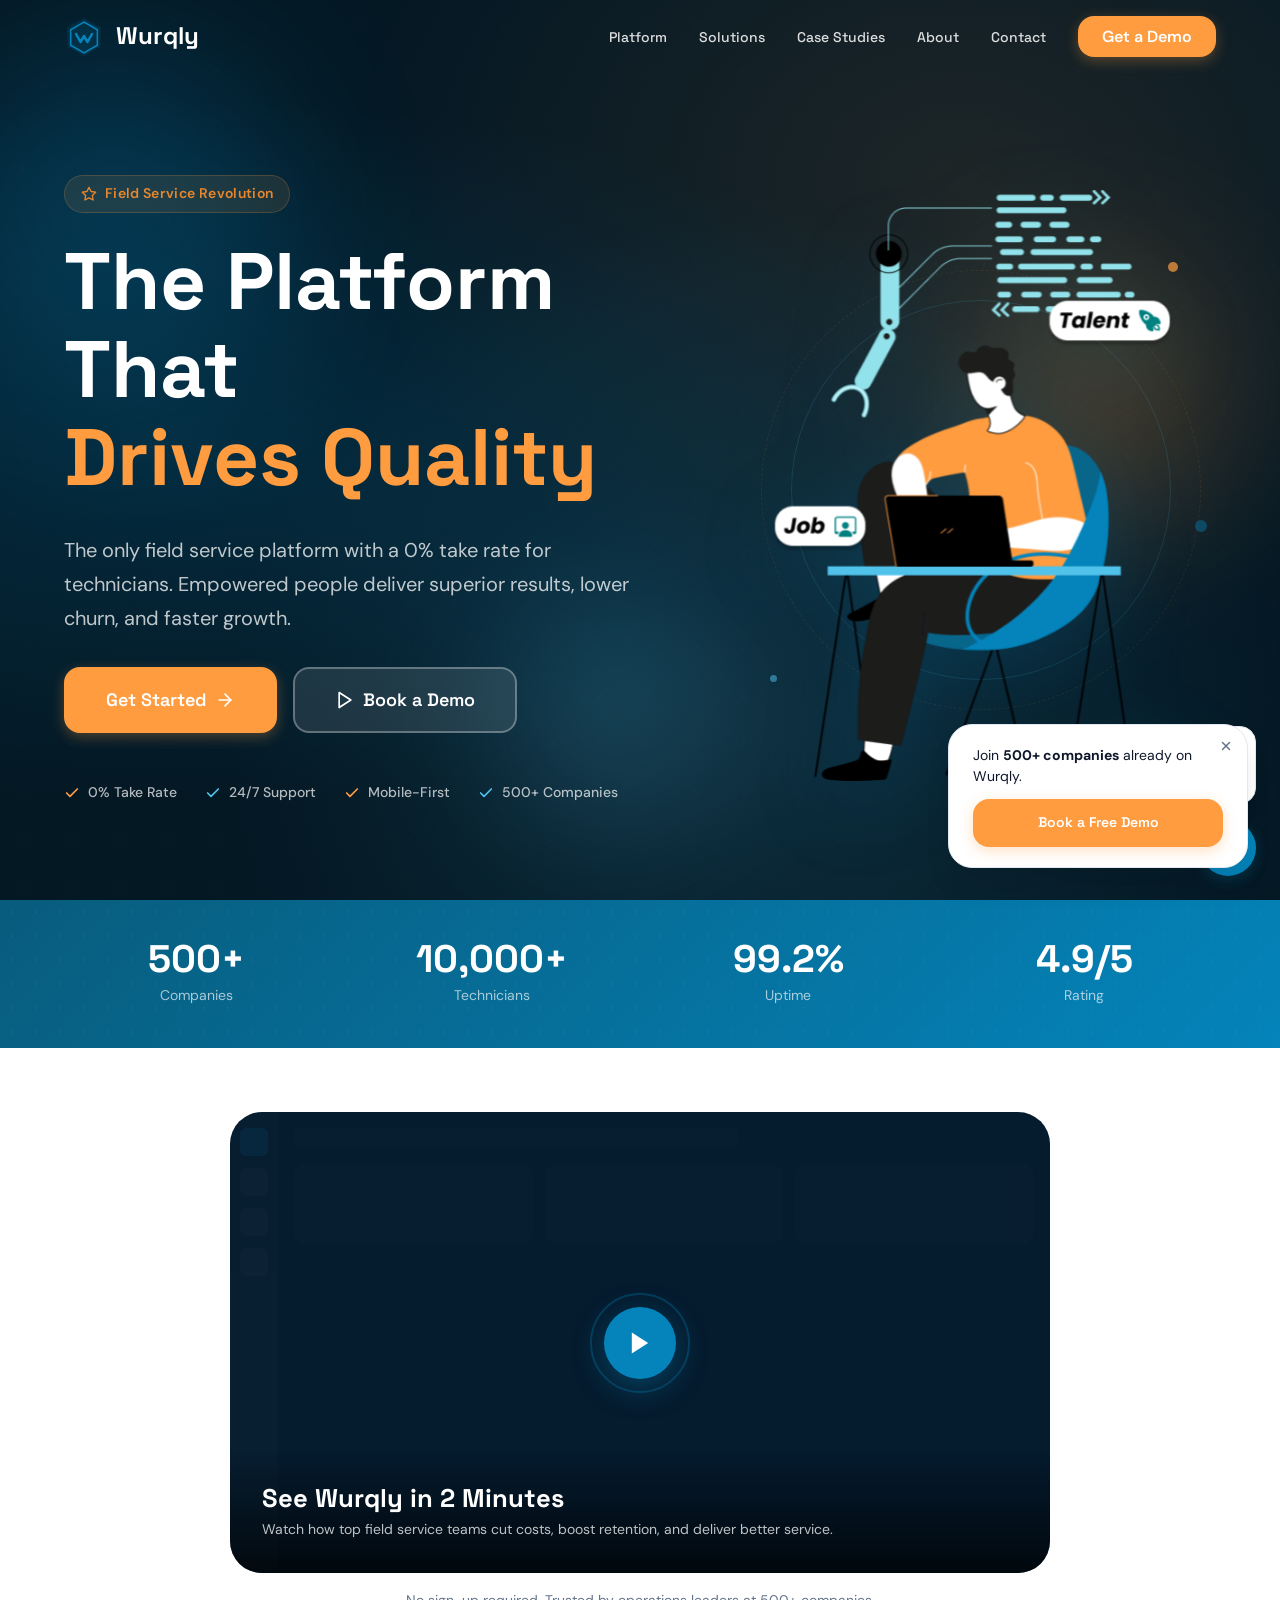
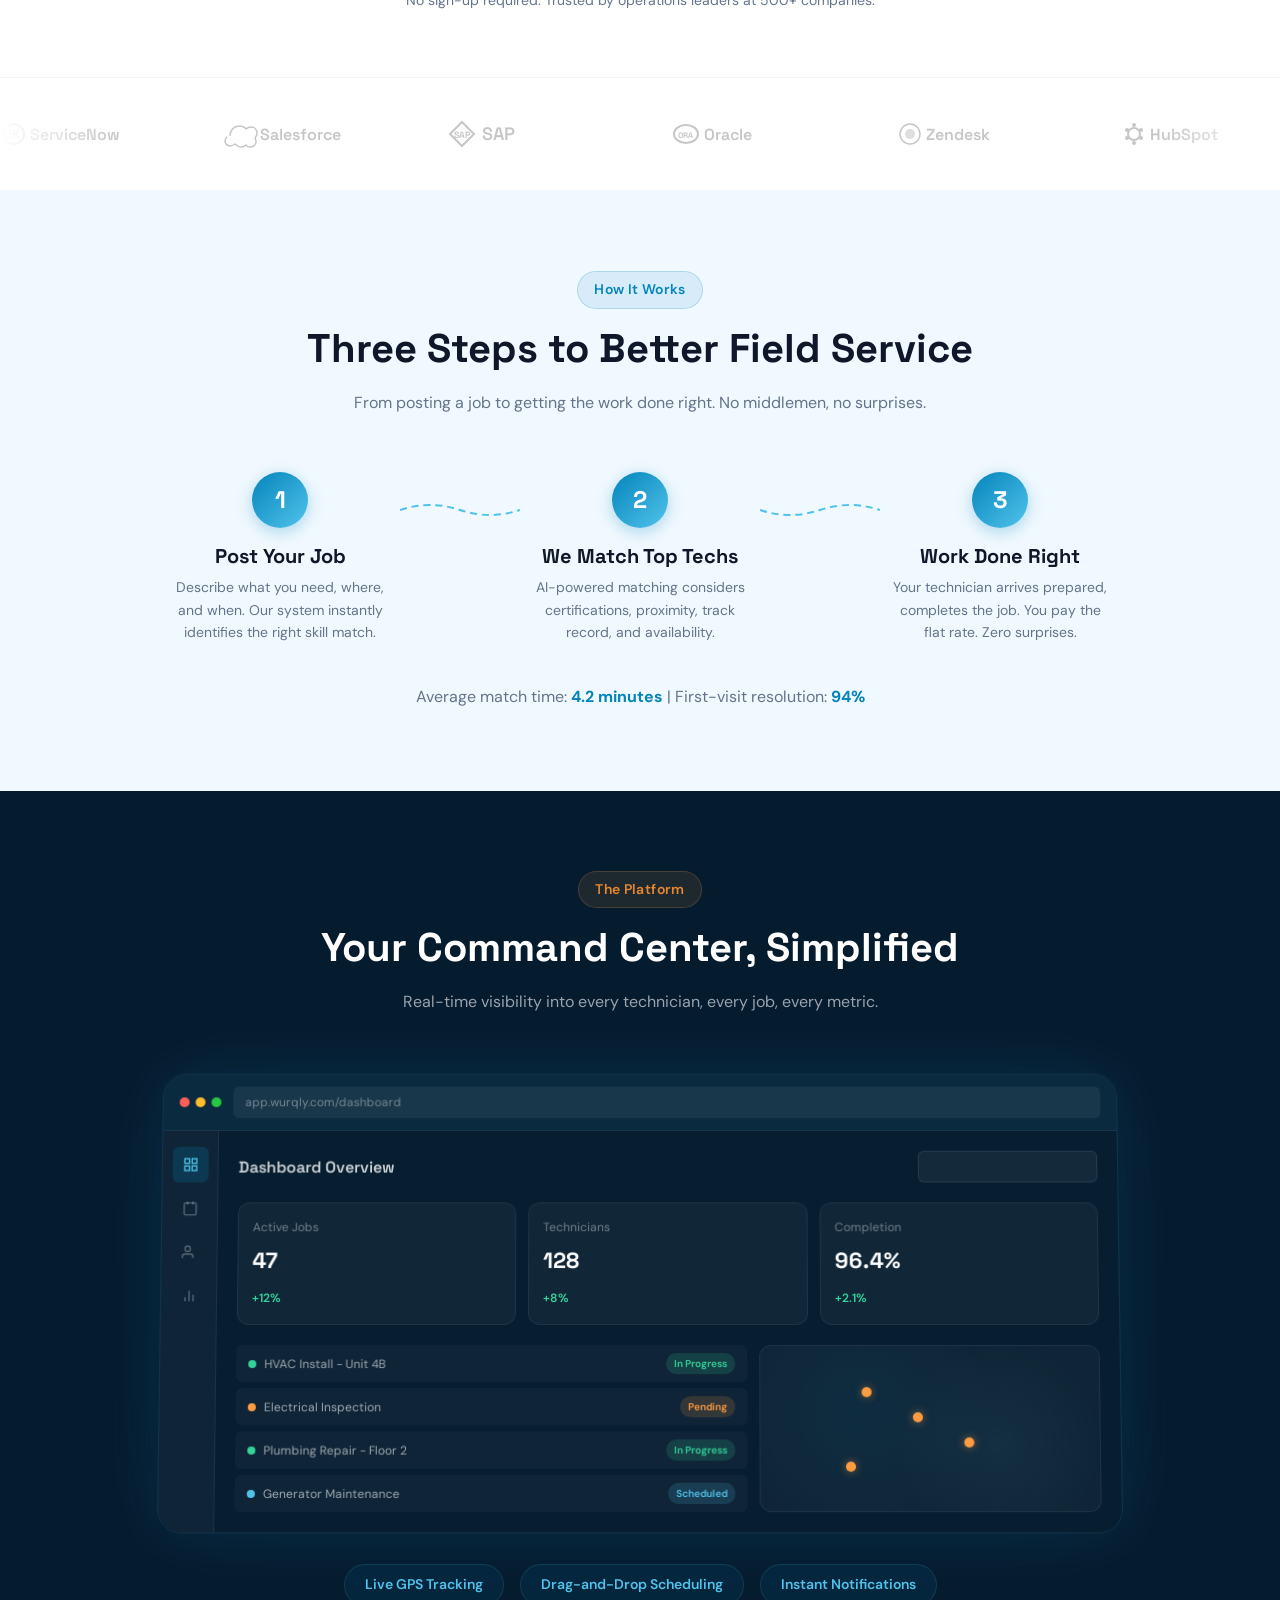
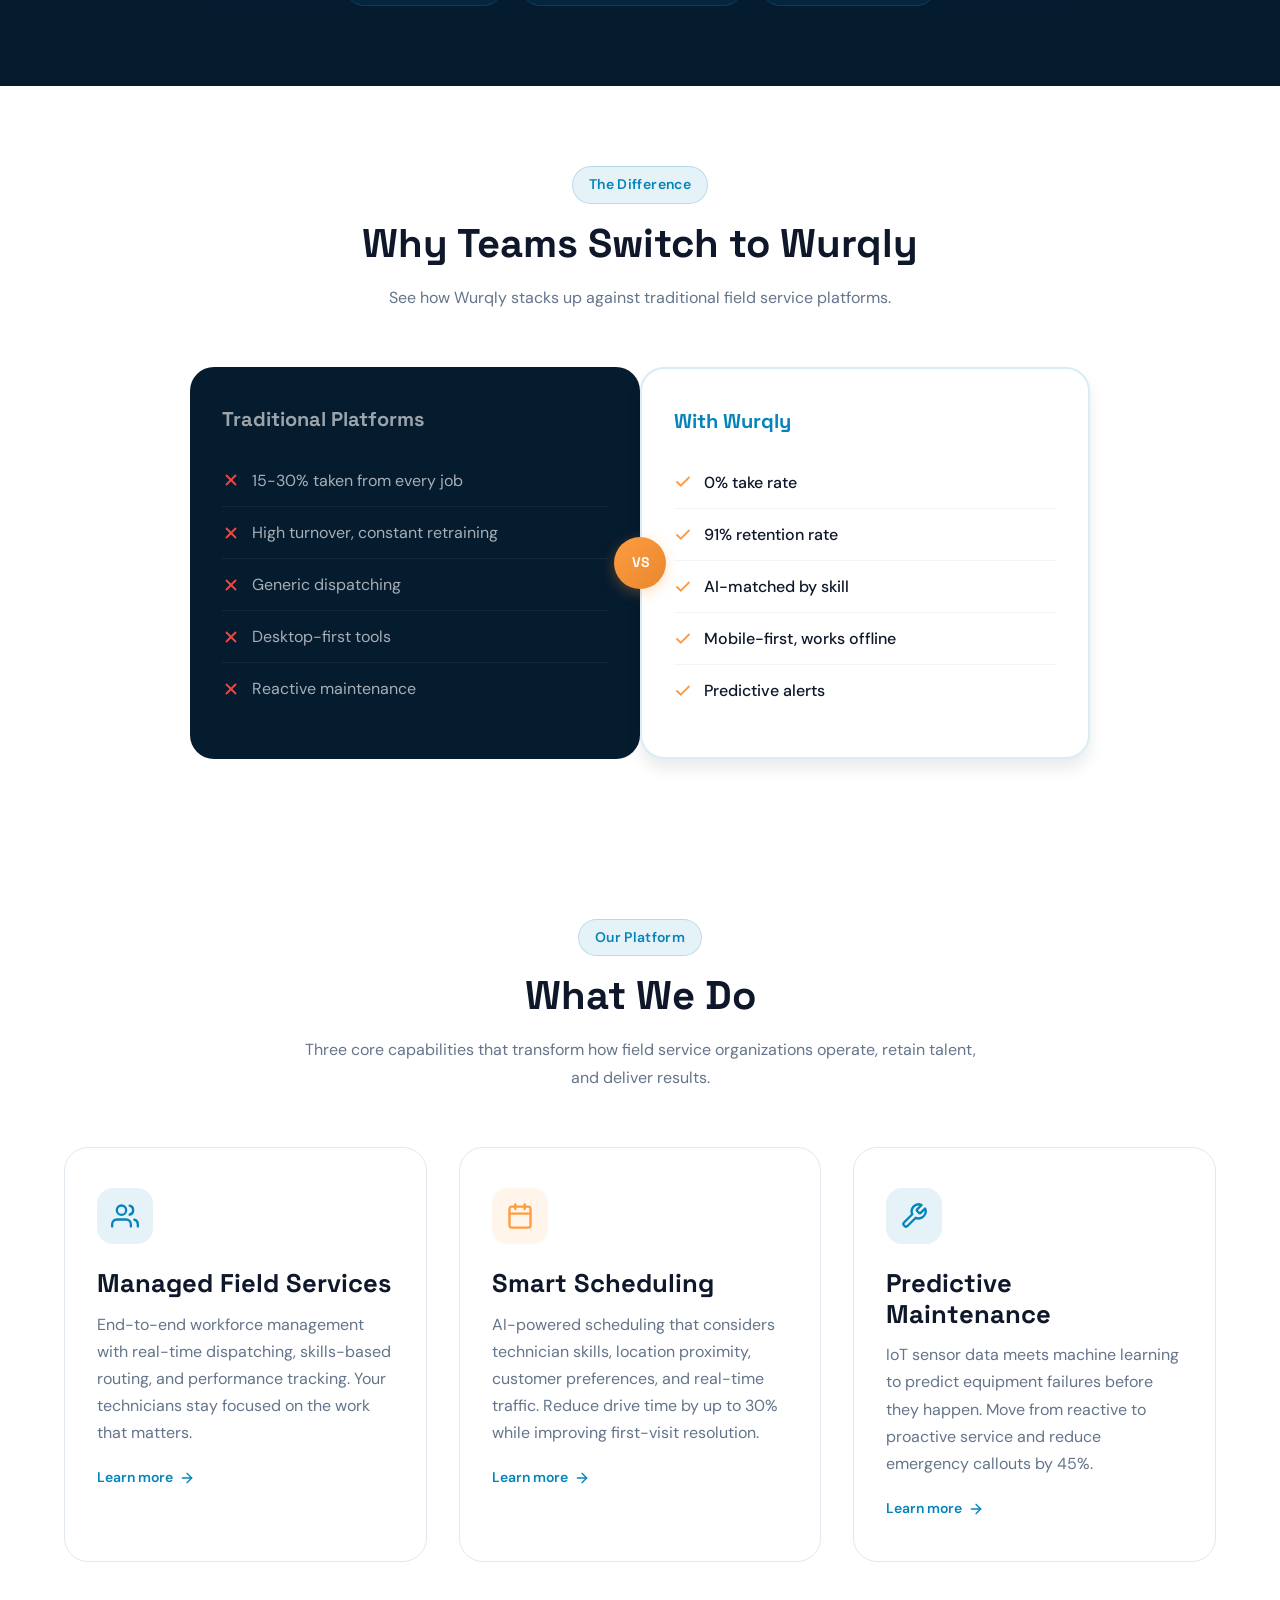
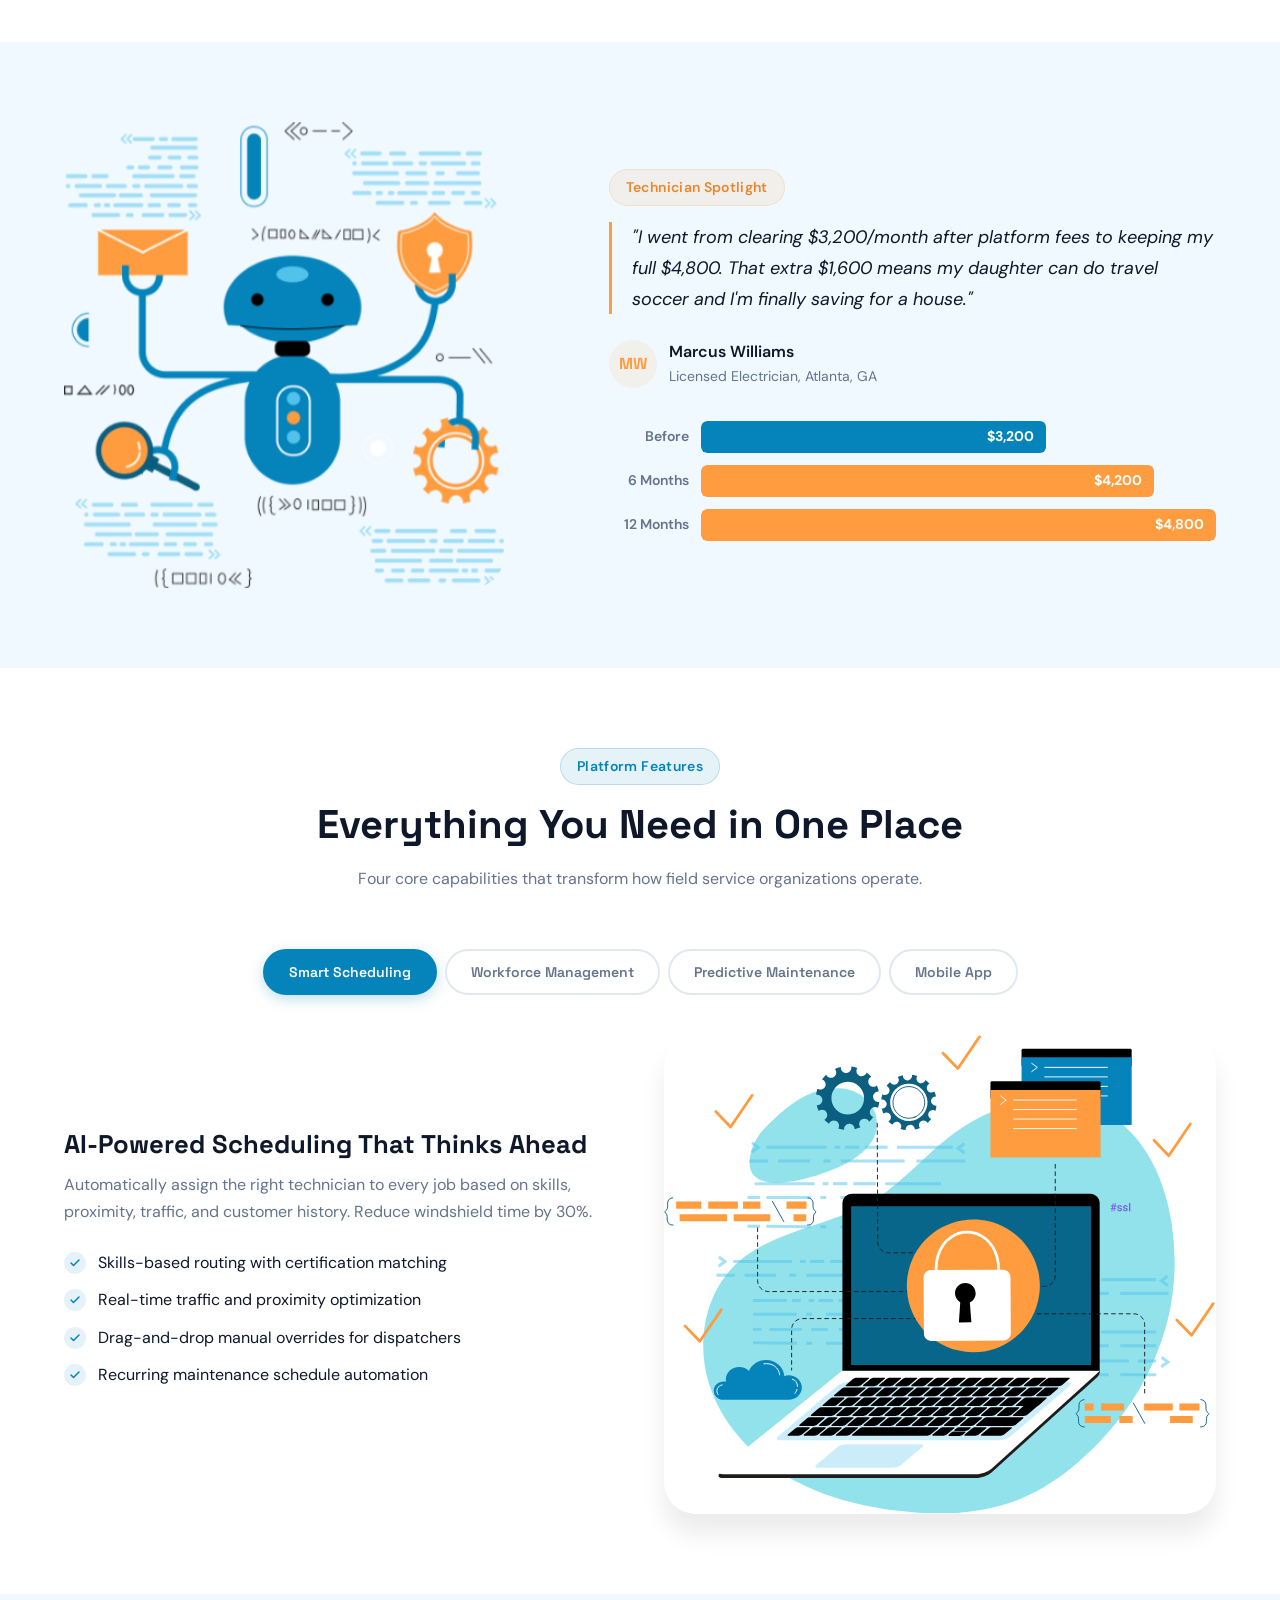
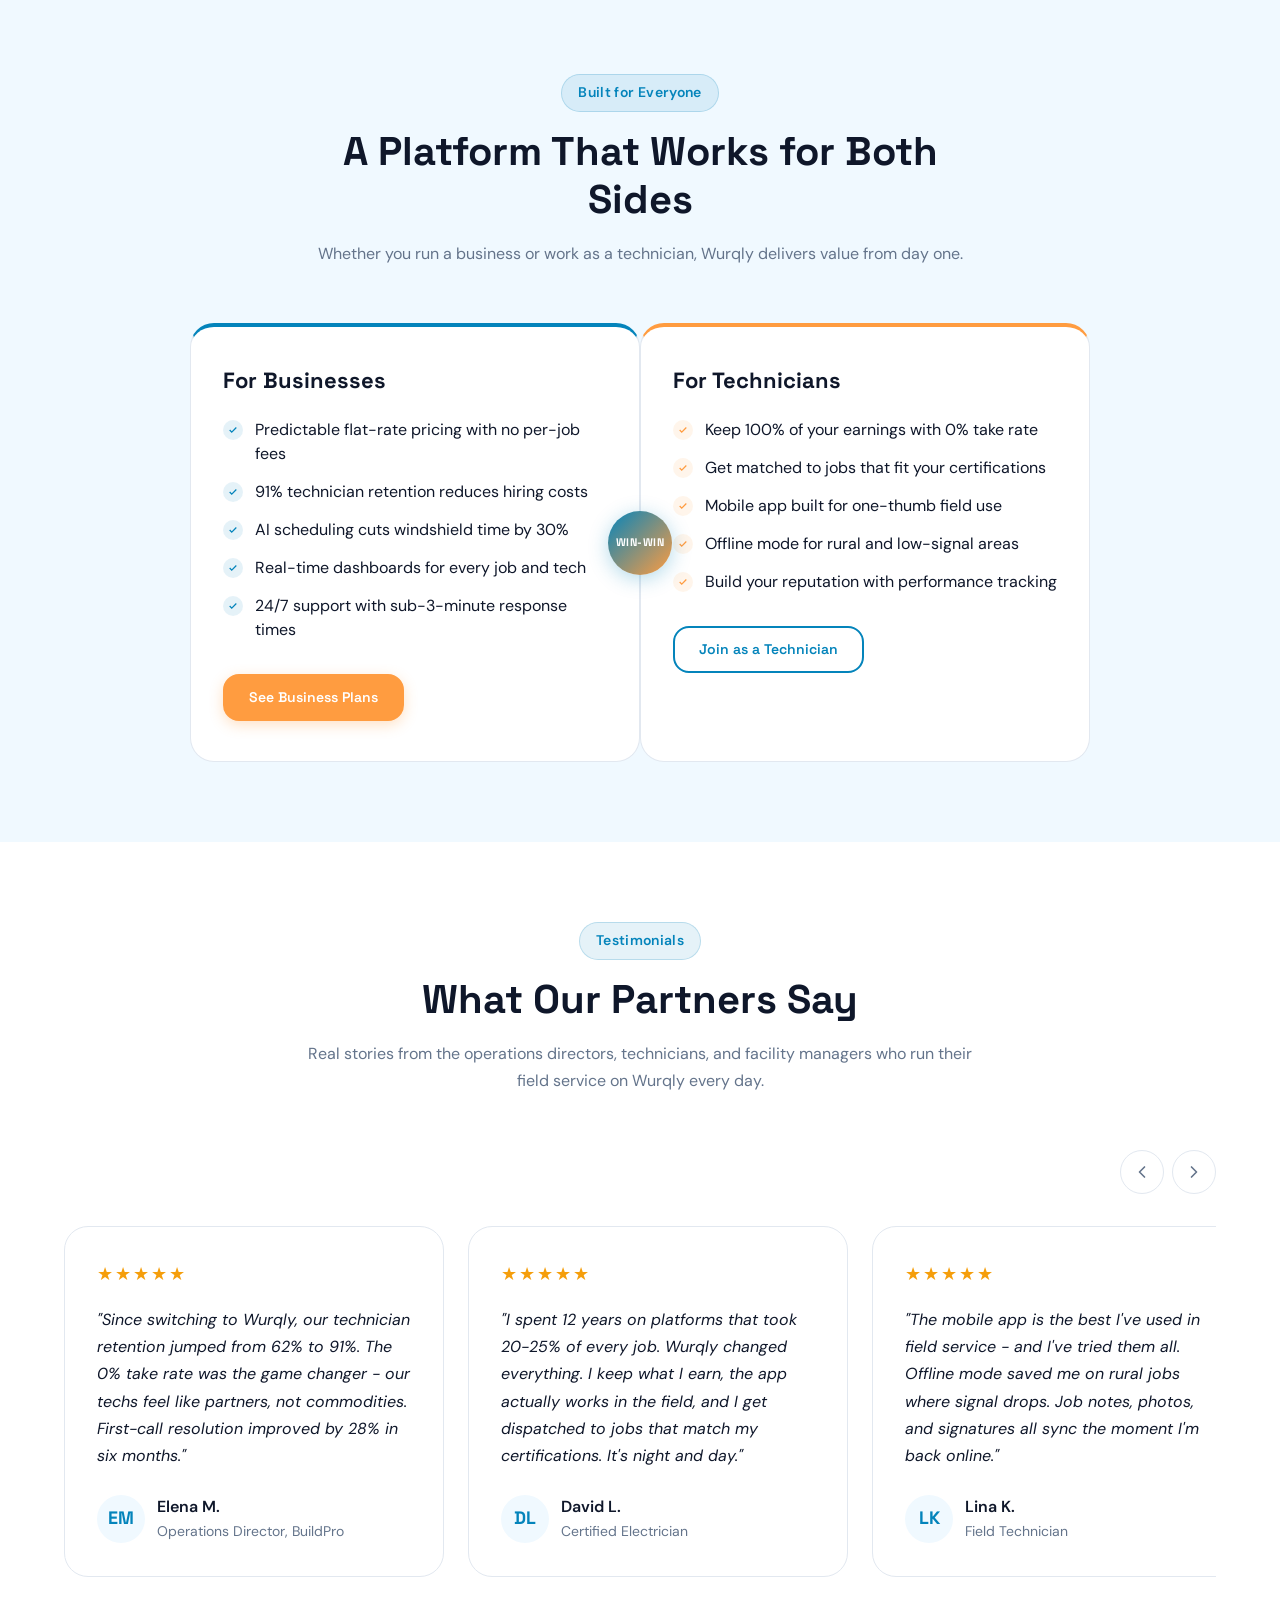
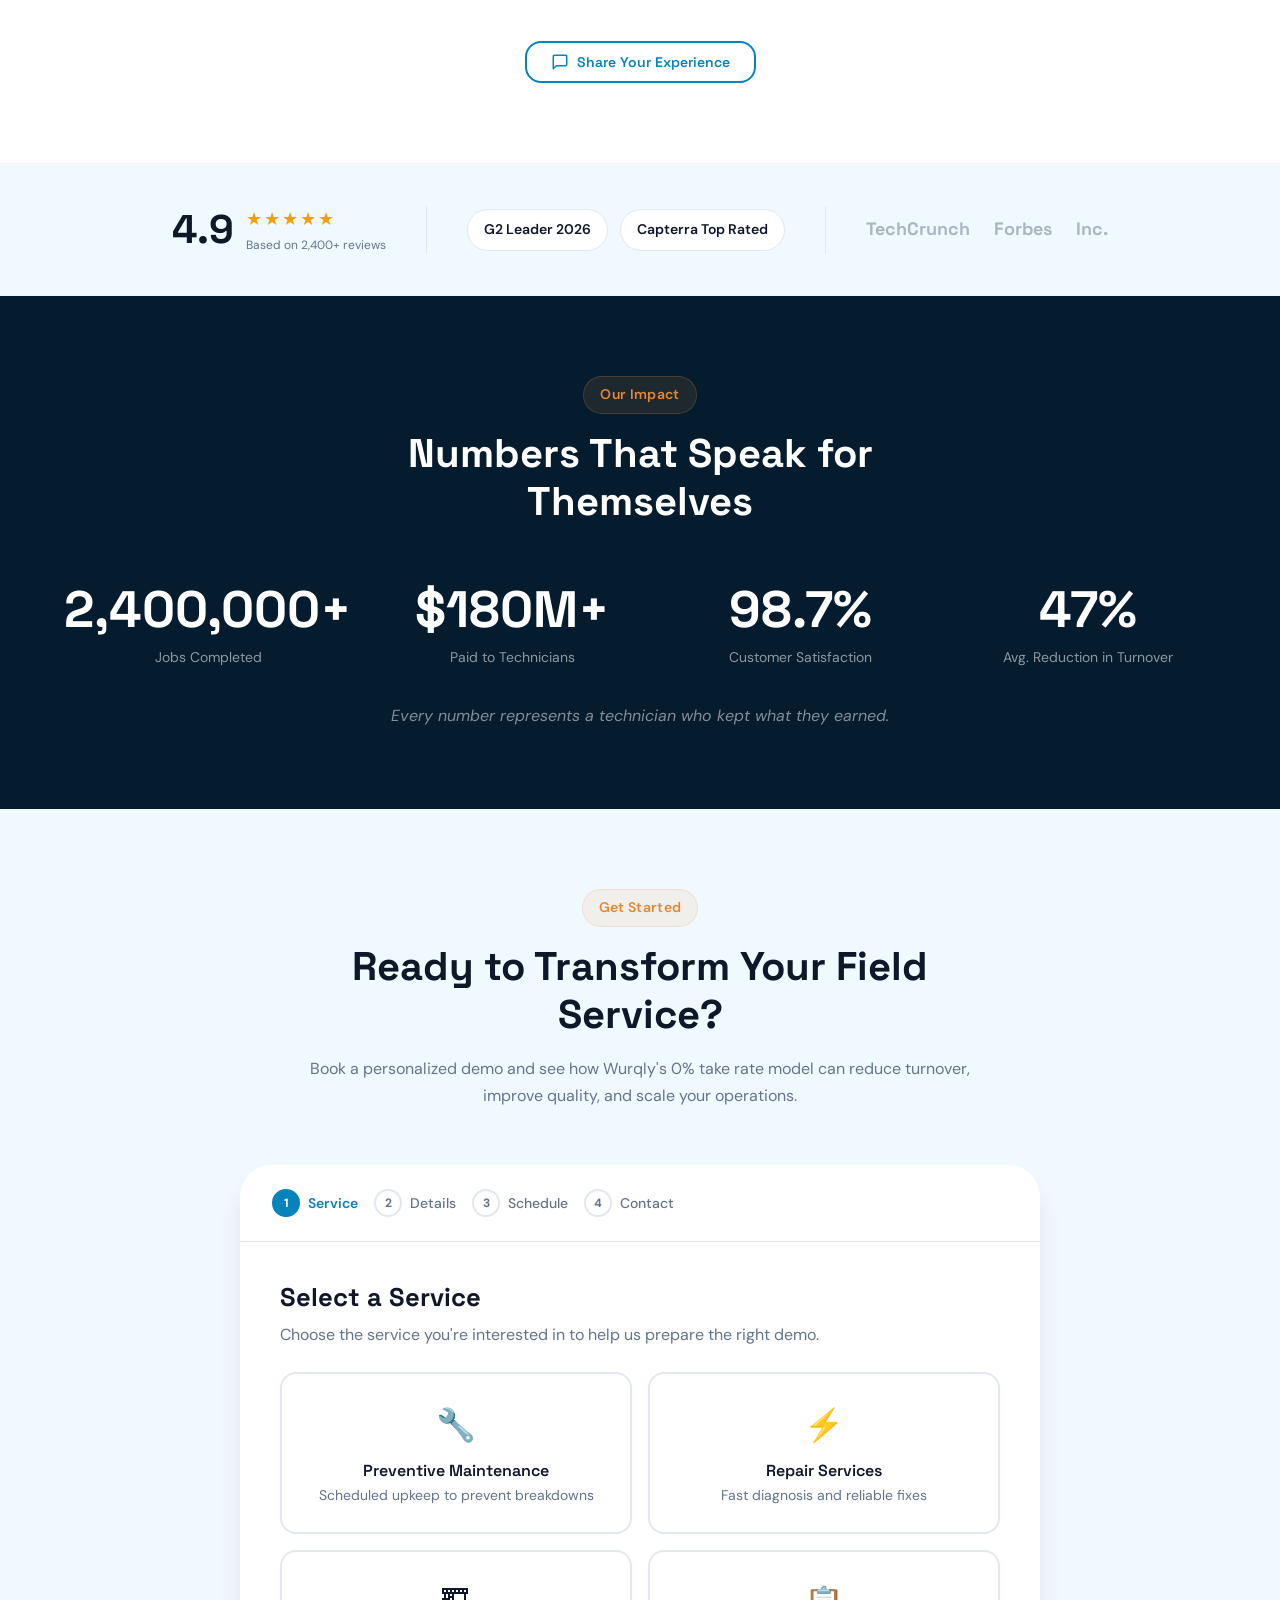
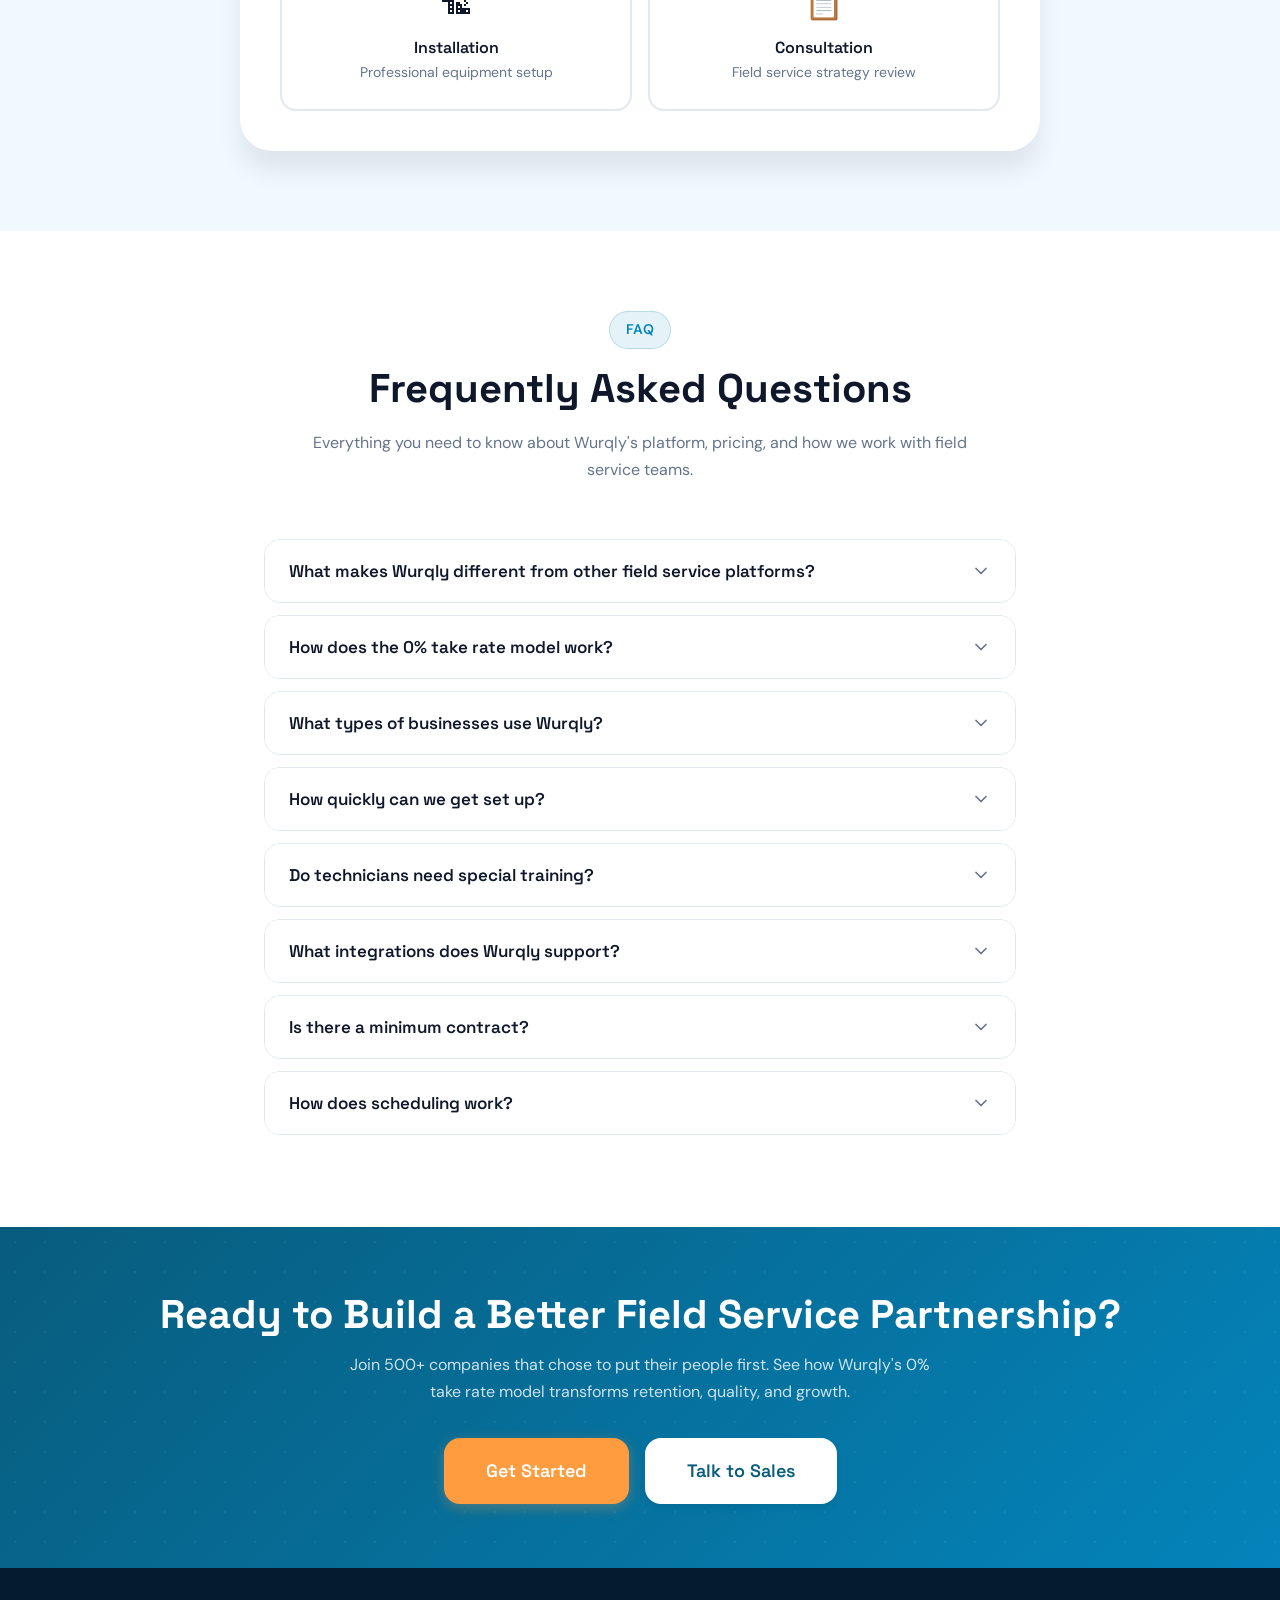
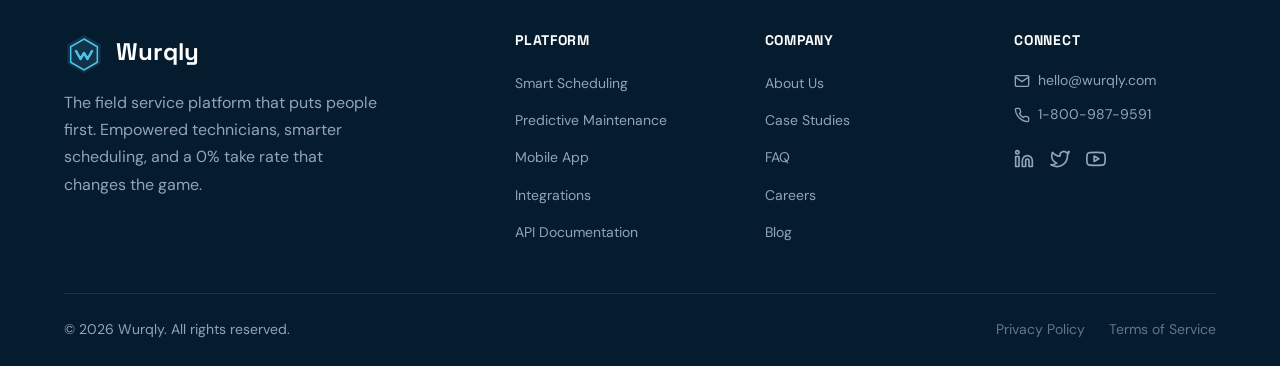
==== commit bd29a671: "Mobile optimization + creative sections + hero redesign - 8 new creative sections (dashboard mockup," ====
--- a/index.html
+++ b/index.html
@@ -574,7 +574,7 @@
     <div class="container">
       <div class="spotlight-layout">
         <div class="spotlight-image">
-          <img src="images/Group27.png" alt="Licensed electrician succeeding with Wurqly platform" loading="lazy">
+          <img src="images/66709331.png" alt="Licensed electrician succeeding with Wurqly platform" loading="lazy">
         </div>
         <div class="spotlight-card">
           <span class="badge badge-accent mb-1">Technician Spotlight</span>
@@ -1460,9 +1460,9 @@
        SCRIPTS
        ============================================================ -->
   <script src="js/shared.js"></script>
-  <script src="js/review-modal.js"></script>
-  <script src="js/booking-wizard.js"></script>
-  <script src="js/chatbot-widget.js"></script>
-  <script src="js/faq-accordion.js"></script>
+  <script src="js/review-modal.js" defer></script>
+  <script src="js/booking-wizard.js" defer></script>
+  <script src="js/chatbot-widget.js" defer></script>
+  <script src="js/faq-accordion.js" defer></script>
 </body>
 </html>
--- a/css/styles.css
+++ b/css/styles.css
@@ -700,10 +700,10 @@
 }
 
 @media (max-width: 960px) {
-  .hero-visual { order: -1; }
-  .hero-image { max-width: 300px; margin: 0 auto; }
-  .hero-image-ring { width: 280px; height: 280px; }
-  .hero-image-ring-2 { width: 320px; height: 320px; }
+  .hero-visual { order: 1; }
+  .hero-image { max-width: 280px; margin: 0 auto; }
+  .hero-image-ring { width: 260px; height: 260px; }
+  .hero-image-ring-2 { width: 300px; height: 300px; }
 }
 
 /* Staggered entrance animations */
@@ -3167,6 +3167,155 @@
   .floating-cta { display: none; }
 }
 
+/* ============================================================
+   MOBILE OPTIMIZATIONS (375px - 768px)
+   ============================================================ */
+
+/* Reduce section padding on mobile */
+@media (max-width: 768px) {
+  .section { padding: 3rem 0; }
+  .section-header { margin-bottom: 2.5rem; }
+}
+
+/* Hero CTAs full-width on small screens */
+@media (max-width: 480px) {
+  .hero-ctas-layout {
+    flex-direction: column;
+    width: 100%;
+  }
+  .hero-ctas-layout .btn {
+    width: 100%;
+    justify-content: center;
+  }
+}
+
+/* Booking wizard mobile fixes */
+@media (max-width: 480px) {
+  .booking-body { padding: 1.25rem; }
+  .booking-progress {
+    padding: 1rem;
+    gap: 0.5rem;
+    overflow-x: auto;
+    -webkit-overflow-scrolling: touch;
+    scrollbar-width: none;
+  }
+  .booking-progress::-webkit-scrollbar { display: none; }
+  .step-label { display: none; }
+  .step-dot { width: 24px; height: 24px; font-size: 0.625rem; }
+}
+
+/* Calendar mobile fixes */
+@media (max-width: 480px) {
+  .cal-panel { padding: 0.75rem; }
+  .cal-days { gap: 2px; }
+  .cal-day { min-height: 36px; font-size: var(--text-xs); }
+  .cal-times-grid { grid-template-columns: 1fr; }
+  .cal-time-slot { padding: 0.875rem 1rem; min-height: 44px; }
+  .cal-times-panel { padding: 0.75rem; }
+}
+
+/* Chatbot z-index fix for mobile CTA bar */
+@media (max-width: 767px) {
+  .chatbot-panel {
+    z-index: 950;
+    bottom: 80px;
+    max-height: calc(100vh - 160px);
+  }
+  .chatbot-trigger { z-index: 910; }
+  .chatbot-bubble { z-index: 910; }
+}
+
+/* Dashboard mockup mobile legibility */
+@media (max-width: 480px) {
+  .dashboard-body { min-height: 200px; }
+  .dash-stat-val { font-size: 1.125rem; }
+  .dash-stat-label { font-size: 0.6875rem; }
+  .dash-job-row { padding: 0.375rem 0; font-size: var(--text-sm); }
+}
+
+/* Comparison section mobile spacing */
+@media (max-width: 768px) {
+  .comparison-grid { gap: 0.5rem; }
+  .comparison-panel { padding: 2rem 1.5rem; }
+}
+
+/* Feature tabs mobile layout */
+@media (max-width: 480px) {
+  .tab-bar {
+    display: grid;
+    grid-template-columns: 1fr 1fr;
+    gap: 0.5rem;
+  }
+  .tab-btn {
+    padding: 0.625rem 0.5rem;
+    font-size: var(--text-xs);
+    text-align: center;
+    white-space: nowrap;
+  }
+}
+
+/* Dual audience cards mobile */
+@media (max-width: 768px) {
+  .audience-card { padding: 2rem 1.5rem; }
+  .dual-audience-grid { gap: 0.5rem; }
+}
+
+/* Trust ribbon mobile stack */
+@media (max-width: 480px) {
+  .trust-ribbon-grid {
+    flex-direction: column;
+    align-items: center;
+    gap: 1.25rem;
+  }
+  .trust-group { text-align: center; }
+  .trust-awards { flex-direction: column; gap: 0.5rem; align-items: center; }
+  .trust-press { justify-content: center; }
+}
+
+/* Impact counters mobile sizing */
+@media (max-width: 480px) {
+  .impact-number { font-size: clamp(1.75rem, 8vw, 2.25rem); }
+  .impact-grid { gap: 1.25rem; }
+  .impact-section { padding: 3rem 0; }
+}
+
+/* Spotlight section mobile */
+@media (max-width: 768px) {
+  .spotlight-layout { gap: 2rem; }
+  .spotlight-card { padding: 1.5rem; }
+}
+
+/* Video card mobile */
+@media (max-width: 480px) {
+  .video-card-inner {
+    aspect-ratio: 4 / 3;
+    min-height: auto;
+  }
+  .video-card { margin: 0 -0.5rem; }
+  .video-card-text h3 { font-size: 1.125rem; }
+  .video-card-text p { font-size: var(--text-xs); }
+  .video-card-text { padding: 1rem; }
+  .video-play-btn { width: 56px; height: 56px; }
+  .video-play-ring { width: 72px; height: 72px; }
+}
+
+/* Stats bar mobile number sizing */
+@media (max-width: 480px) {
+  .stats-bar-number { font-size: clamp(1.5rem, 6vw, 2rem); }
+  .stats-bar-item { padding: 0; }
+}
+
+/* How it works mobile */
+@media (max-width: 480px) {
+  .steps-grid { gap: 2rem; }
+  .step-number { width: 48px; height: 48px; font-size: 1.25rem; }
+}
+
+/* Service cards in booking - full width on mobile */
+@media (max-width: 480px) {
+  .service-card { padding: 1rem; }
+}
+
 /* --- Print Styles --- */
 @media print {
   .site-header, .mobile-cta-bar, .chatbot-trigger, .chatbot-bubble, .chatbot-panel, .floating-cta { display: none !important; }
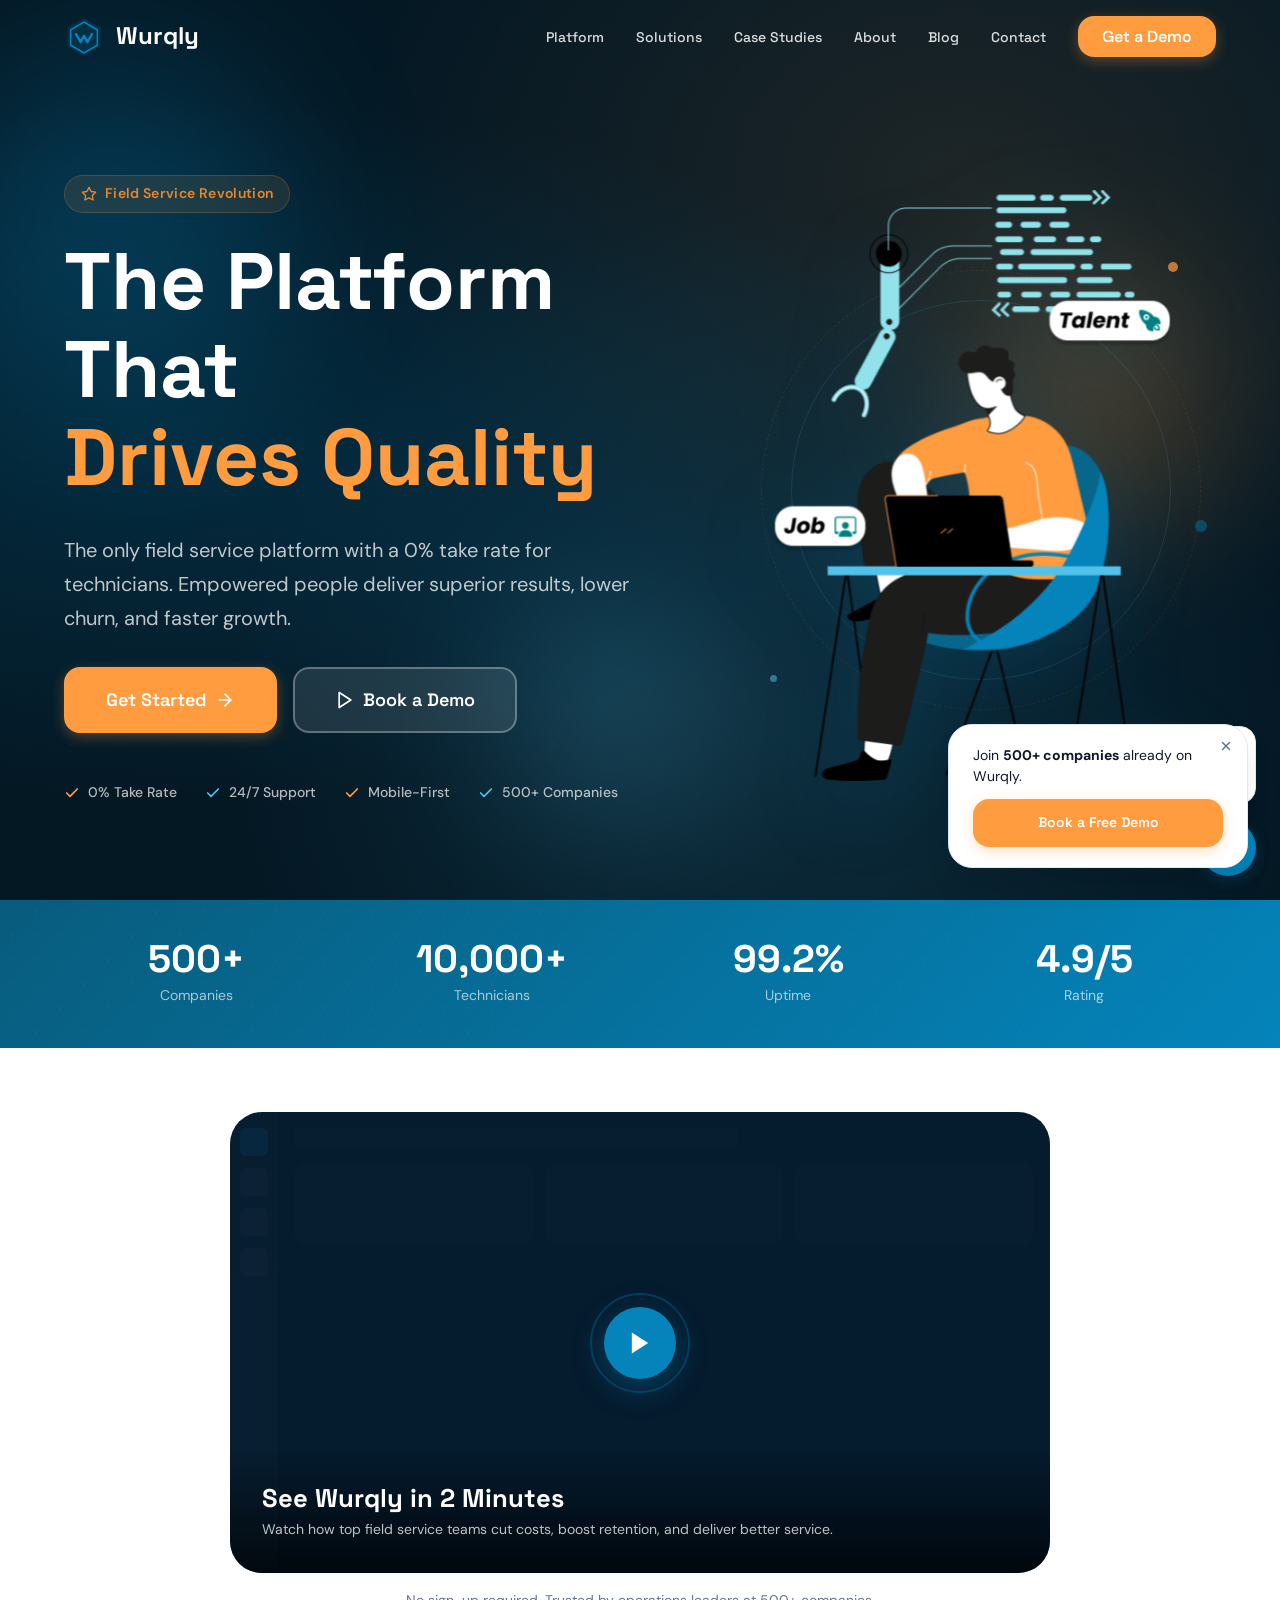
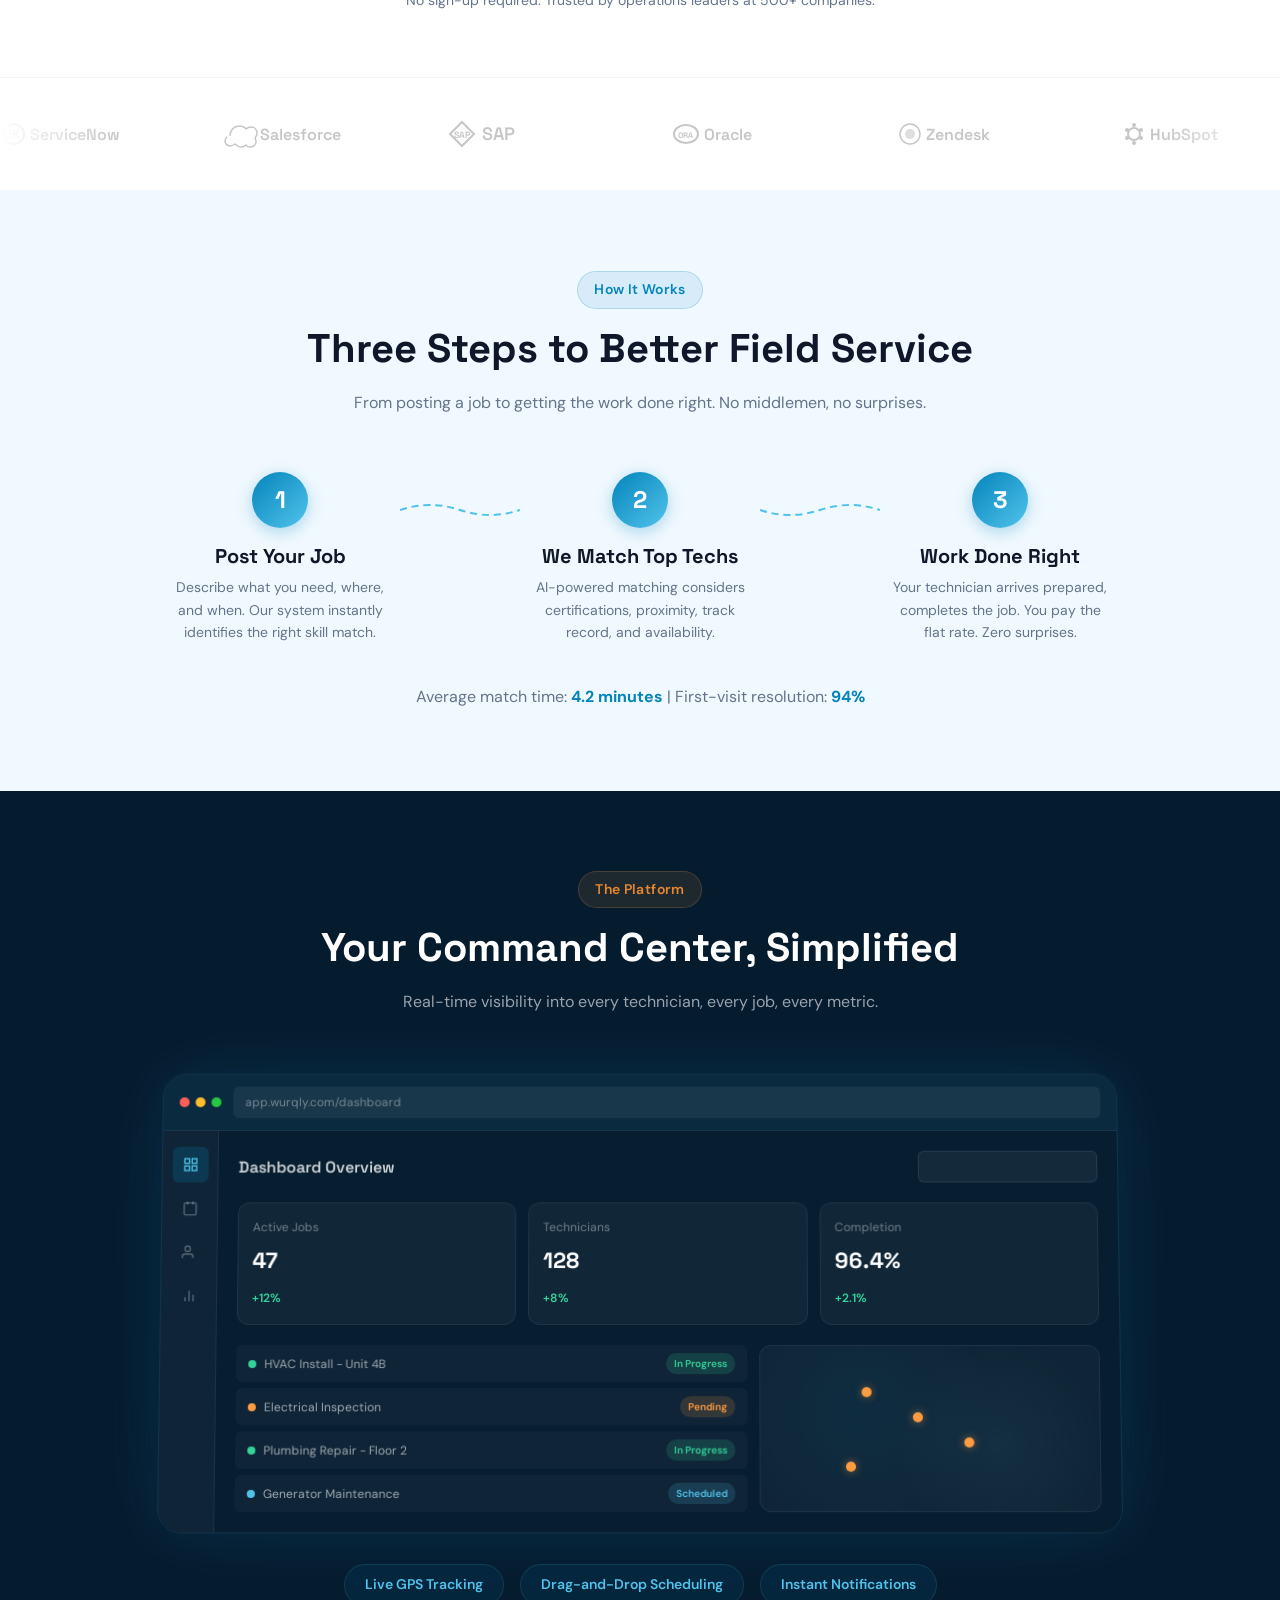
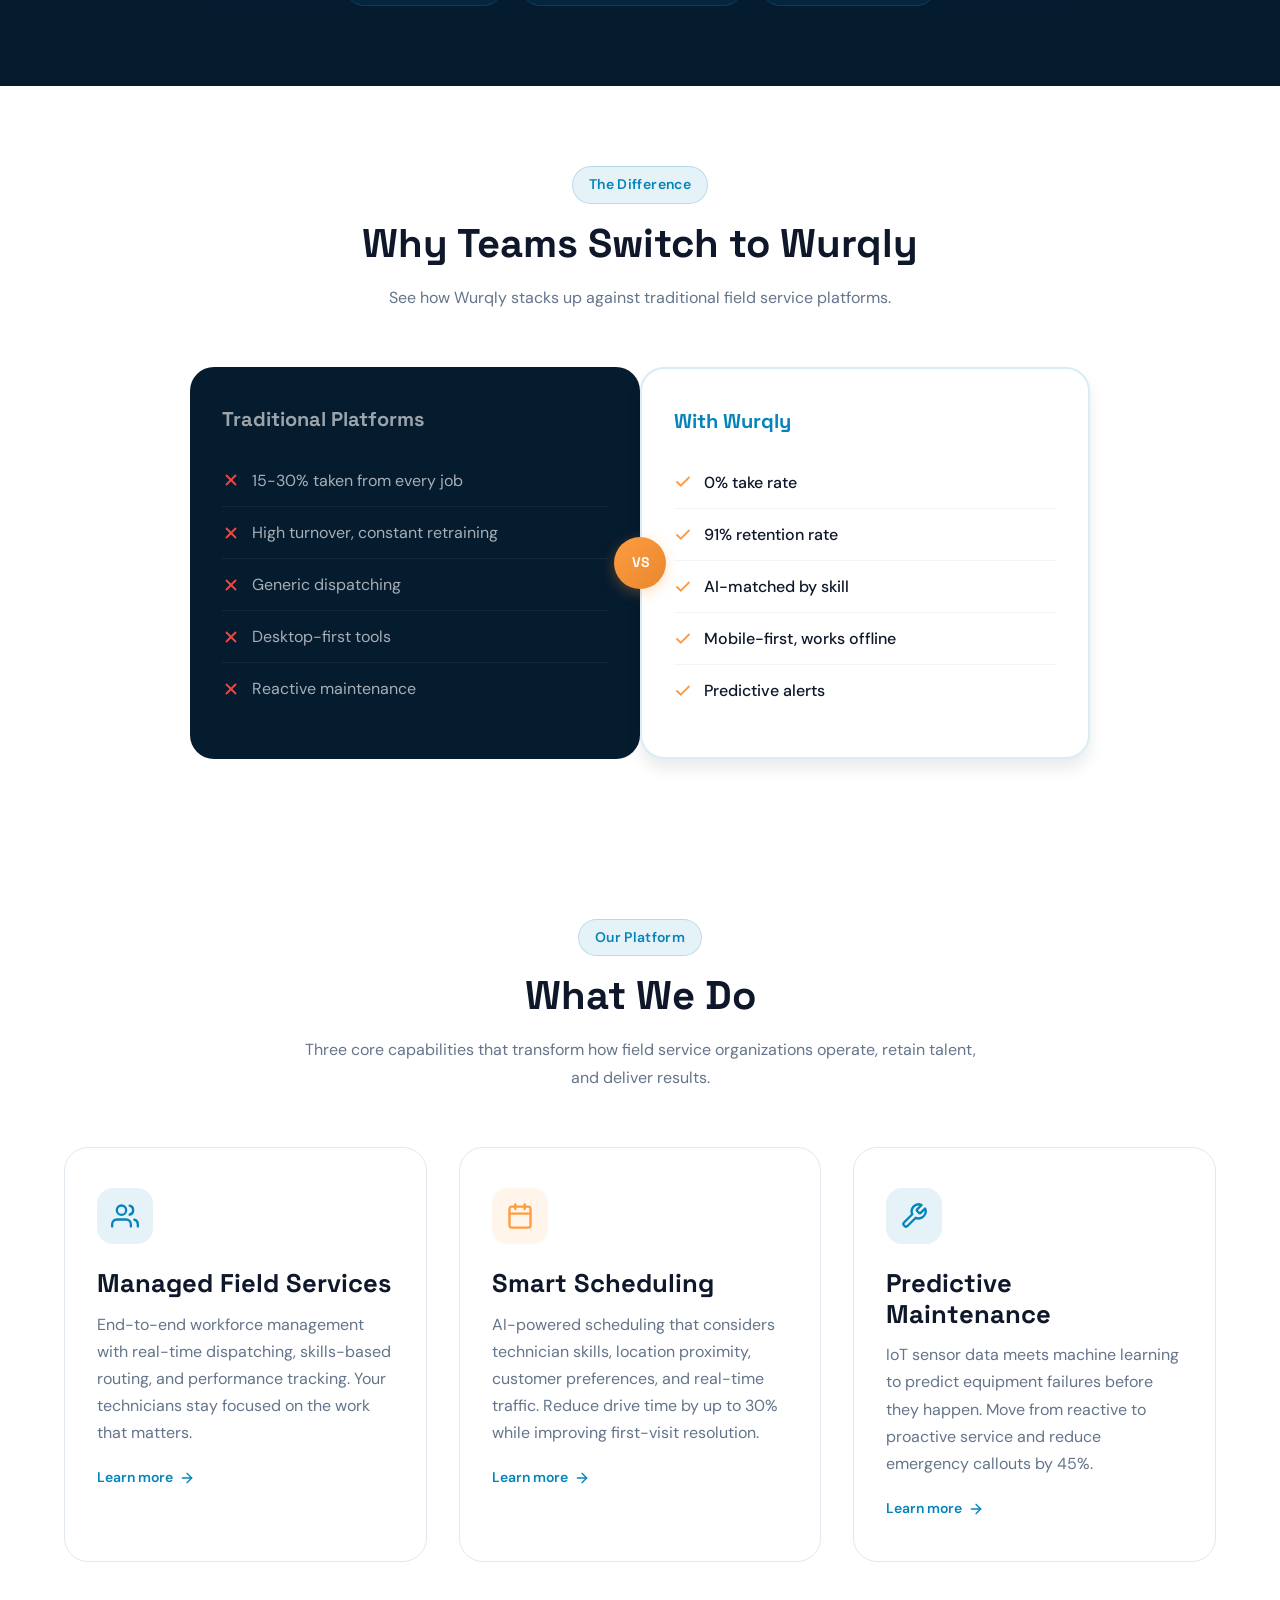
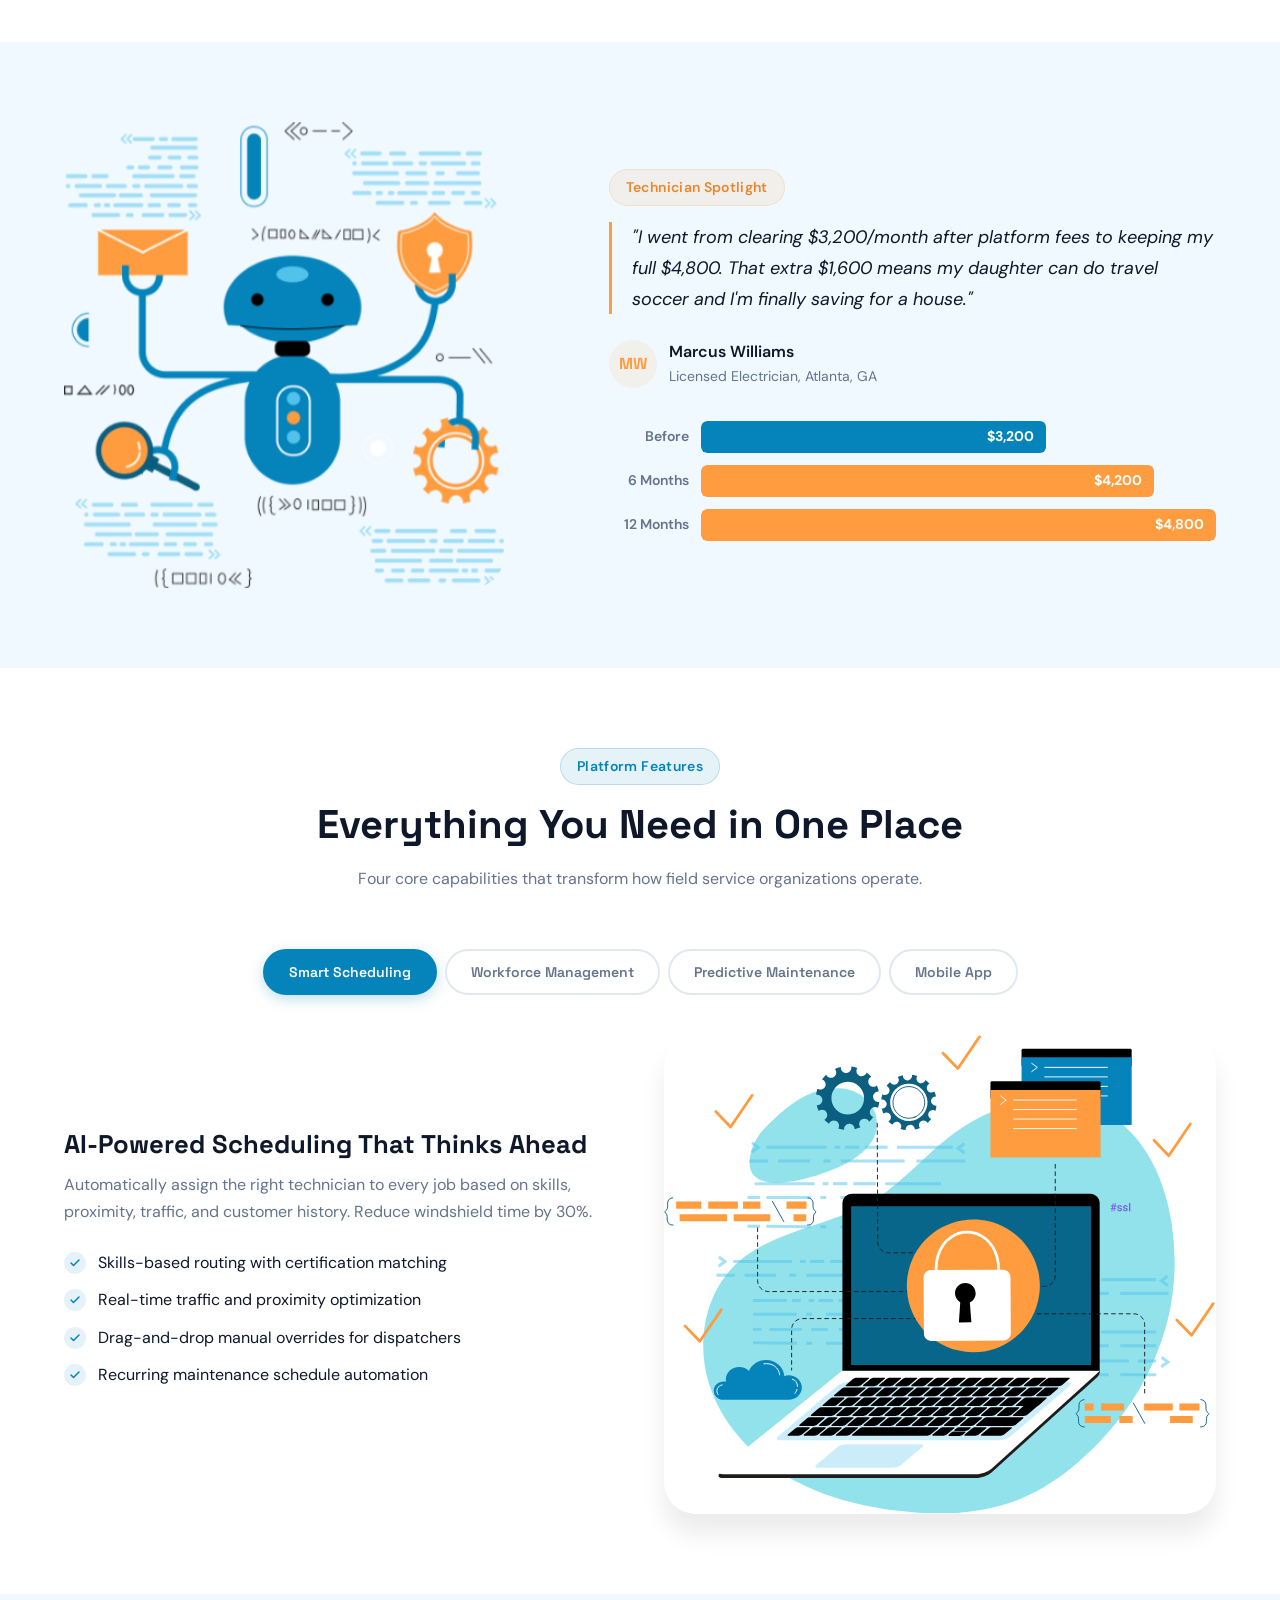
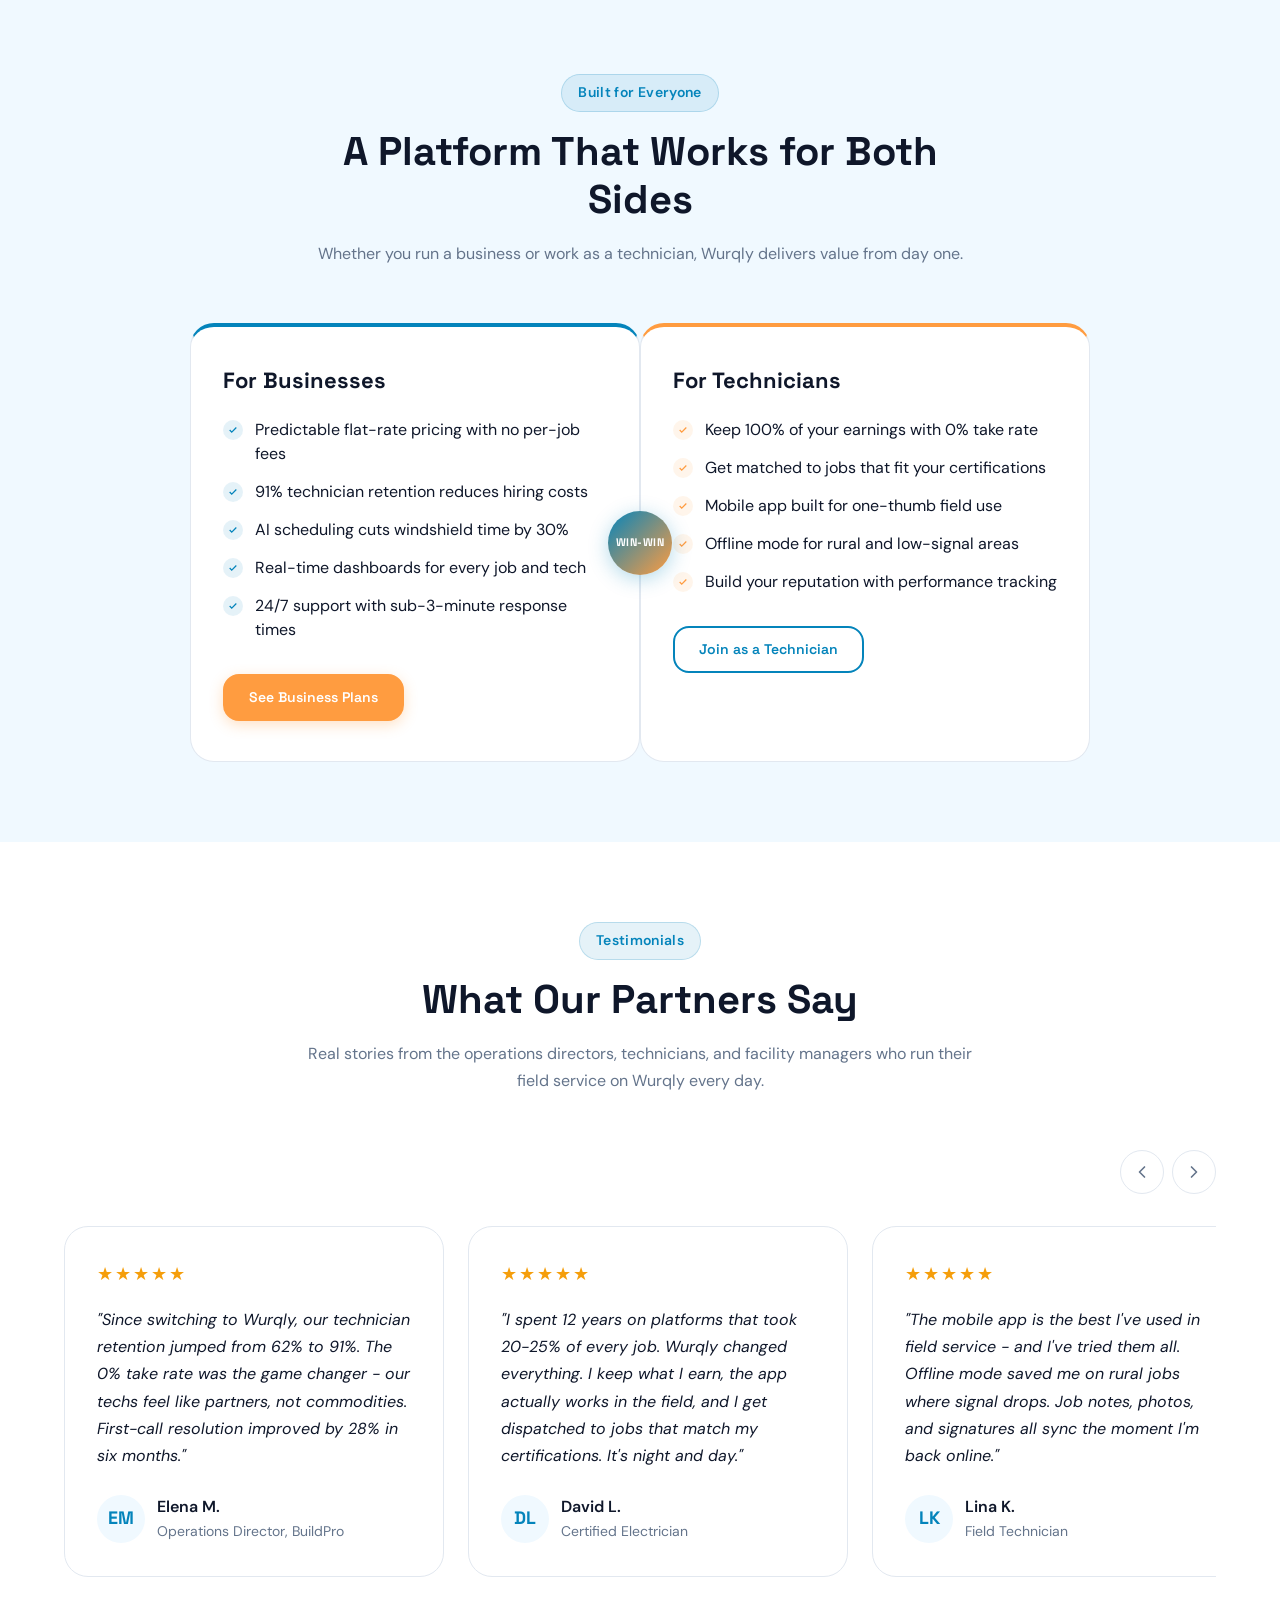
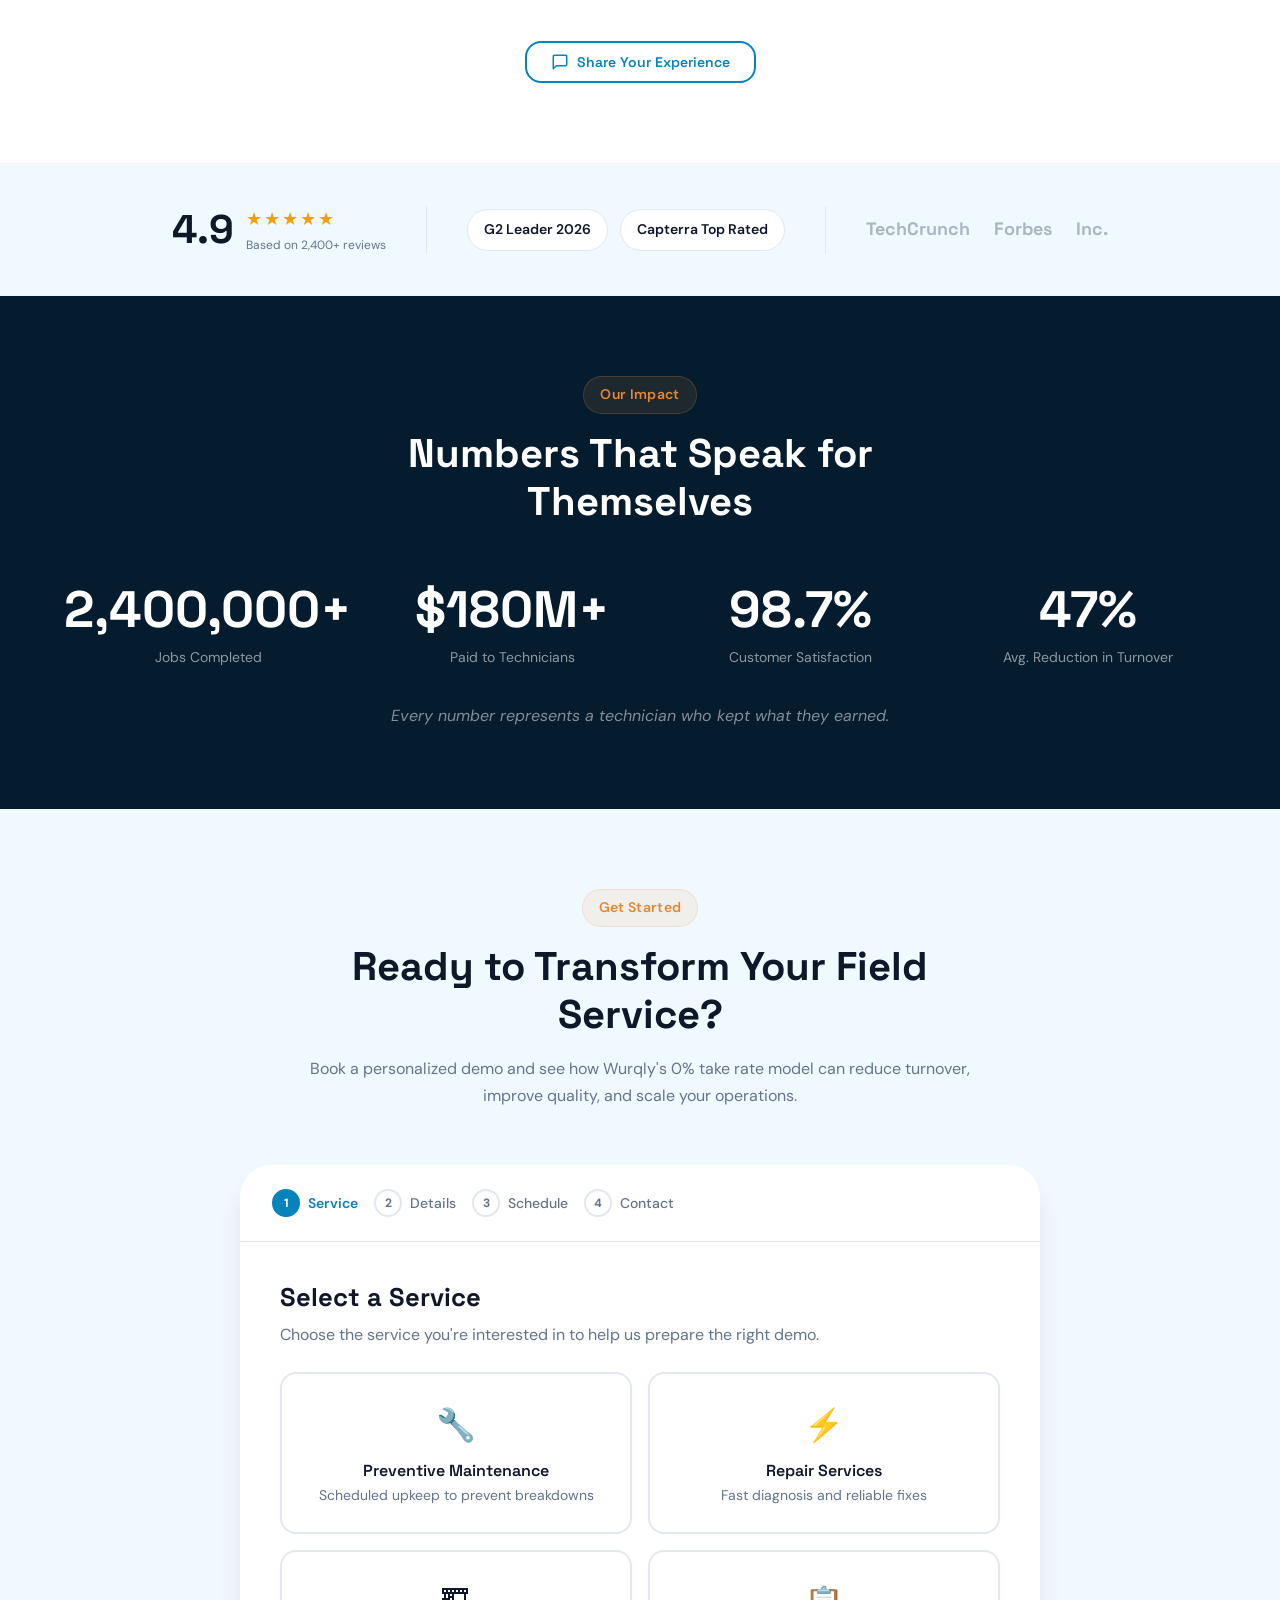
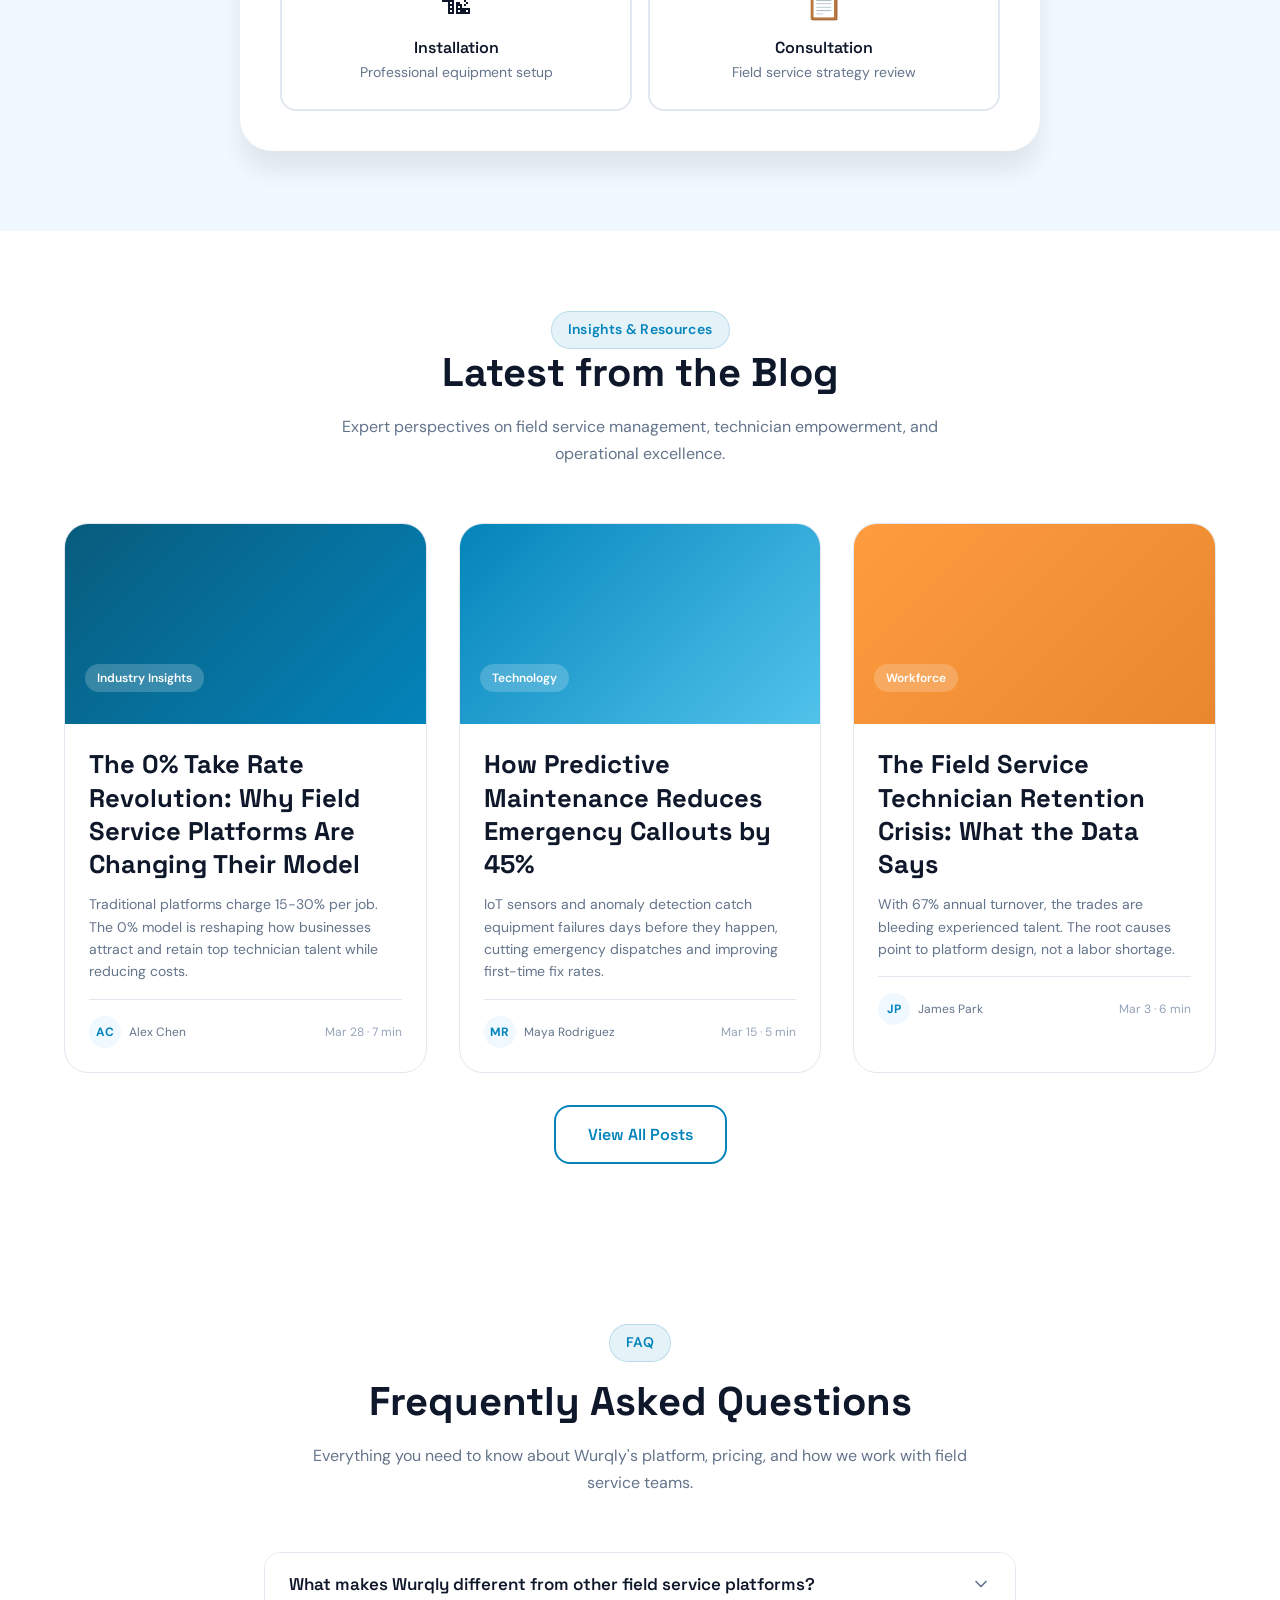
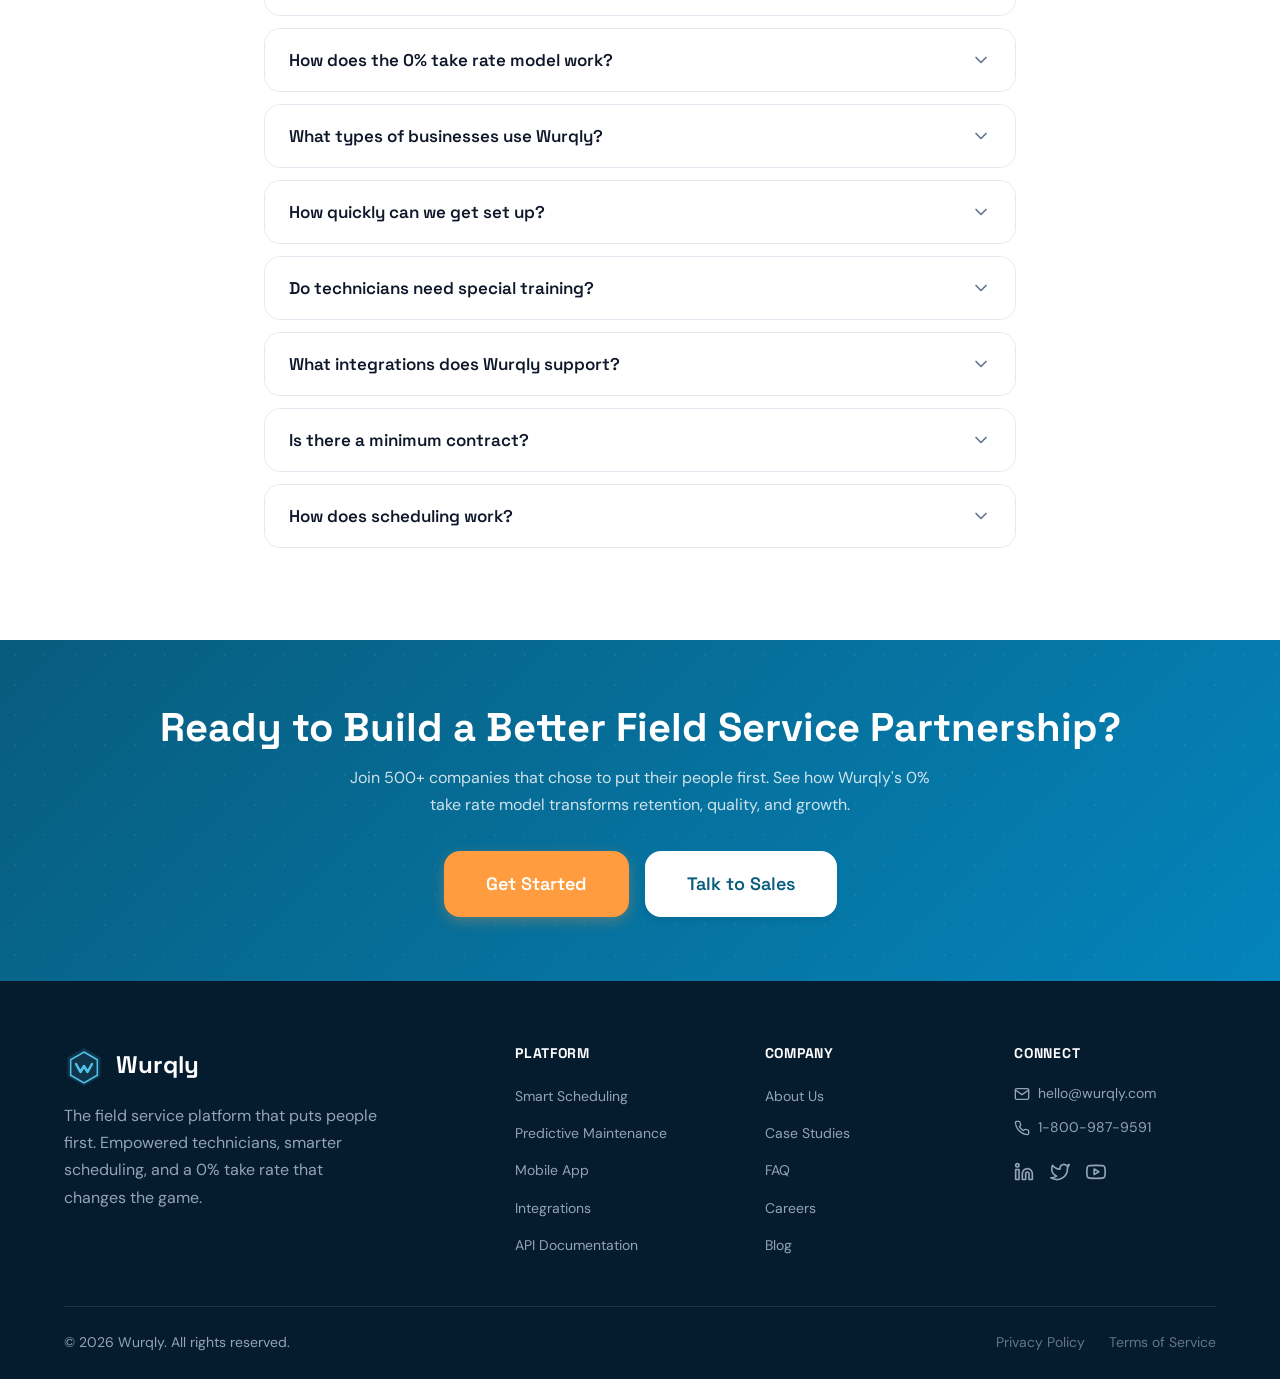
==== commit 95eddade: "Add blog system: listing page, 3 posts, homepage preview - blog.html listing page with 3 cards and n" ====
--- a/index.html
+++ b/index.html
@@ -116,6 +116,7 @@
           <li><a href="#solutions" class="nav-link">Solutions</a></li>
           <li><a href="#testimonials" class="nav-link">Case Studies</a></li>
           <li><a href="#about" class="nav-link">About</a></li>
+          <li><a href="blog.html" class="nav-link">Blog</a></li>
           <li><a href="#contact" class="nav-link">Contact</a></li>
           <li><a href="#booking" class="nav-cta">Get a Demo</a></li>
         </ul>
@@ -137,6 +138,7 @@
     <a href="#solutions">Solutions</a>
     <a href="#testimonials">Case Studies</a>
     <a href="#about">About</a>
+    <a href="blog.html">Blog</a>
     <a href="#contact">Contact</a>
     <a href="#booking" class="btn btn-primary mobile-menu-cta">Get a Demo</a>
   </nav>
@@ -1134,6 +1136,81 @@
   </section>
 
   <!-- ============================================================
+       BLOG PREVIEW
+       ============================================================ -->
+  <section class="section reveal" id="blog">
+    <div class="container">
+      <div class="section-header">
+        <span class="badge badge-primary">Insights & Resources</span>
+        <h2>Latest from the Blog</h2>
+        <p>Expert perspectives on field service management, technician empowerment, and operational excellence.</p>
+      </div>
+
+      <div class="blog-cards-grid">
+
+        <!-- Card 1 -->
+        <a href="blog/zero-percent-take-rate-revolution.html" class="blog-card">
+          <div class="blog-card-image bg-1">
+            <span class="blog-card-category">Industry Insights</span>
+          </div>
+          <div class="blog-card-body">
+            <h3 class="blog-card-title">The 0% Take Rate Revolution: Why Field Service Platforms Are Changing Their Model</h3>
+            <p class="blog-card-excerpt">Traditional platforms charge 15-30% per job. The 0% model is reshaping how businesses attract and retain top technician talent while reducing costs.</p>
+            <div class="blog-card-footer">
+              <div class="blog-card-author">
+                <div class="blog-card-avatar">AC</div>
+                <span class="blog-card-meta">Alex Chen</span>
+              </div>
+              <span class="blog-card-read">Mar 28 &middot; 7 min</span>
+            </div>
+          </div>
+        </a>
+
+        <!-- Card 2 -->
+        <a href="blog/predictive-maintenance-reduces-costs.html" class="blog-card">
+          <div class="blog-card-image bg-2">
+            <span class="blog-card-category">Technology</span>
+          </div>
+          <div class="blog-card-body">
+            <h3 class="blog-card-title">How Predictive Maintenance Reduces Emergency Callouts by 45%</h3>
+            <p class="blog-card-excerpt">IoT sensors and anomaly detection catch equipment failures days before they happen, cutting emergency dispatches and improving first-time fix rates.</p>
+            <div class="blog-card-footer">
+              <div class="blog-card-author">
+                <div class="blog-card-avatar">MR</div>
+                <span class="blog-card-meta">Maya Rodriguez</span>
+              </div>
+              <span class="blog-card-read">Mar 15 &middot; 5 min</span>
+            </div>
+          </div>
+        </a>
+
+        <!-- Card 3 -->
+        <a href="blog/technician-retention-crisis.html" class="blog-card">
+          <div class="blog-card-image bg-3">
+            <span class="blog-card-category">Workforce</span>
+          </div>
+          <div class="blog-card-body">
+            <h3 class="blog-card-title">The Field Service Technician Retention Crisis: What the Data Says</h3>
+            <p class="blog-card-excerpt">With 67% annual turnover, the trades are bleeding experienced talent. The root causes point to platform design, not a labor shortage.</p>
+            <div class="blog-card-footer">
+              <div class="blog-card-author">
+                <div class="blog-card-avatar">JP</div>
+                <span class="blog-card-meta">James Park</span>
+              </div>
+              <span class="blog-card-read">Mar 3 &middot; 6 min</span>
+            </div>
+          </div>
+        </a>
+
+      </div>
+
+      <div class="text-center" style="margin-top:2rem;">
+        <a href="blog.html" class="btn btn-secondary">View All Posts</a>
+      </div>
+    </div>
+  </section>
+
+  <!-- ============================================================
        10. FAQ
        ============================================================ -->
   <section class="section reveal" id="faq">
@@ -1307,7 +1384,7 @@
             <li><a href="#testimonials">Case Studies</a></li>
             <li><a href="#faq">FAQ</a></li>
             <li><a href="contact.html">Careers</a></li>
-            <li><a href="index.html">Blog</a></li>
+            <li><a href="blog.html">Blog</a></li>
           </ul>
         </div>
 
--- a/css/styles.css
+++ b/css/styles.css
@@ -3168,6 +3168,230 @@
 }
 
 /* ============================================================
+   BLOG
+   ============================================================ */
+
+/* Blog Cards Grid */
+.blog-cards-grid { display: grid; grid-template-columns: repeat(3, 1fr); gap: 2rem; }
+@media (max-width: 992px) { .blog-cards-grid { grid-template-columns: repeat(2, 1fr); } }
+@media (max-width: 768px) { .blog-cards-grid { grid-template-columns: 1fr; } }
+
+/* Blog Card */
+.blog-card {
+  border-radius: var(--radius-xl);
+  overflow: hidden;
+  border: 1px solid var(--border);
+  background: var(--surface);
+  transition: all 0.3s ease;
+  text-decoration: none;
+  display: block;
+}
+.blog-card:hover {
+  transform: translateY(-6px);
+  box-shadow: var(--shadow-xl);
+}
+
+.blog-card-image {
+  height: 200px;
+  position: relative;
+  overflow: hidden;
+  display: flex;
+  align-items: flex-end;
+  padding: 1.25rem;
+}
+.blog-card-image.bg-1 { background: linear-gradient(135deg, #085C7D, #0484BB); }
+.blog-card-image.bg-2 { background: linear-gradient(135deg, #0484BB, #51C3EB); }
+.blog-card-image.bg-3 { background: linear-gradient(135deg, #FF9C40, #E8872E); }
+
+.blog-card-image .blog-card-category {
+  display: inline-block;
+  padding: 0.25rem 0.75rem;
+  border-radius: var(--radius-full);
+  font-size: var(--text-xs);
+  font-weight: 600;
+  background: rgba(255,255,255,0.2);
+  color: #FFFFFF;
+  backdrop-filter: blur(4px);
+}
+
+.blog-card-body { padding: 1.5rem; }
+
+.blog-card-category {
+  display: inline-block;
+  padding: 0.25rem 0.75rem;
+  border-radius: var(--radius-full);
+  font-size: var(--text-xs);
+  font-weight: 600;
+  background: rgba(4,132,187,0.1);
+  color: var(--primary);
+  margin-bottom: 0.75rem;
+}
+
+.blog-card-title {
+  font-size: var(--text-h3);
+  margin-bottom: 0.75rem;
+  line-height: 1.3;
+  color: var(--text);
+}
+.blog-card-title a { color: var(--text); text-decoration: none; }
+.blog-card-title a:hover { color: var(--primary); }
+
+.blog-card-excerpt {
+  color: var(--text-muted);
+  font-size: var(--text-sm);
+  line-height: 1.6;
+  margin-bottom: 1rem;
+}
+
+.blog-card-footer {
+  display: flex;
+  justify-content: space-between;
+  align-items: center;
+  padding-top: 1rem;
+  border-top: 1px solid var(--border);
+}
+
+.blog-card-author {
+  display: flex;
+  align-items: center;
+  gap: 0.5rem;
+}
+
+.blog-card-avatar {
+  width: 32px;
+  height: 32px;
+  border-radius: 50%;
+  background: var(--bg-alt);
+  display: flex;
+  align-items: center;
+  justify-content: center;
+  font-size: var(--text-xs);
+  font-weight: 700;
+  color: var(--primary);
+}
+
+.blog-card-meta { font-size: var(--text-xs); color: var(--text-muted); }
+.blog-card-read { font-size: var(--text-xs); color: var(--text-light); }
+
+/* Blog Post Page */
+.blog-post-header {
+  background: var(--bg-hero);
+  padding: 8rem 0 3rem;
+  color: #FFFFFF;
+}
+
+.blog-post-header .breadcrumb {
+  margin-bottom: 1.5rem;
+}
+.blog-post-header .breadcrumb a {
+  color: rgba(255,255,255,0.6);
+  text-decoration: none;
+}
+.blog-post-header .breadcrumb a:hover { color: #FFFFFF; }
+.blog-post-header .breadcrumb span { color: rgba(255,255,255,0.4); margin: 0 0.5rem; }
+.blog-post-header .breadcrumb .breadcrumb-current { color: rgba(255,255,255,0.8); }
+
+.blog-post-title {
+  font-size: var(--text-h1);
+  color: #FFFFFF;
+  margin-bottom: 1.5rem;
+  max-width: 720px;
+}
+
+.blog-post-meta {
+  display: flex;
+  justify-content: space-between;
+  align-items: center;
+  flex-wrap: wrap;
+  gap: 1rem;
+}
+
+.blog-author { display: flex; align-items: center; gap: 0.75rem; }
+
+.blog-author-avatar {
+  width: 44px;
+  height: 44px;
+  border-radius: 50%;
+  background: rgba(255,255,255,0.15);
+  display: flex;
+  align-items: center;
+  justify-content: center;
+  font-weight: 700;
+  color: var(--accent);
+}
+
+.blog-author-name { display: block; font-weight: 600; color: #FFFFFF; }
+.blog-author-role { display: block; font-size: var(--text-xs); color: rgba(255,255,255,0.6); }
+
+.blog-meta-right {
+  display: flex;
+  gap: 1.5rem;
+  color: rgba(255,255,255,0.6);
+  font-size: var(--text-sm);
+}
+
+.blog-category-badge {
+  display: inline-block;
+  padding: 0.375rem 1rem;
+  border-radius: var(--radius-full);
+  font-size: var(--text-xs);
+  font-weight: 600;
+  background: rgba(255,156,64,0.2);
+  color: var(--accent);
+  margin-bottom: 1rem;
+}
+
+.blog-container { max-width: 720px; }
+
+.blog-post-content { padding: 3rem 0; }
+.blog-post-content h2 { font-size: var(--text-h2); margin: 2.5rem 0 1rem; }
+.blog-post-content h3 { font-size: var(--text-h3); margin: 2rem 0 0.75rem; }
+.blog-post-content p { margin-bottom: 1.25rem; line-height: 1.8; color: var(--text); }
+.blog-post-content ul, .blog-post-content ol { margin: 1rem 0 1.5rem 1.5rem; }
+.blog-post-content li { margin-bottom: 0.5rem; line-height: 1.7; }
+.blog-post-content blockquote {
+  border-left: 4px solid var(--accent);
+  padding: 1rem 1.5rem;
+  margin: 1.5rem 0;
+  background: var(--bg-alt);
+  border-radius: 0 var(--radius-md) var(--radius-md) 0;
+  font-style: italic;
+  color: var(--text-muted);
+}
+
+.blog-post-cta {
+  background: var(--bg-alt);
+  padding: 3rem 0;
+  text-align: center;
+}
+.blog-post-cta h3 { margin-bottom: 0.5rem; }
+.blog-post-cta p { color: var(--text-muted); margin-bottom: 1.5rem; }
+
+.blog-related { padding: 3rem 0; }
+.blog-related h3 { margin-bottom: 1.5rem; }
+.blog-related-grid {
+  display: grid;
+  grid-template-columns: 1fr 1fr;
+  gap: 1.5rem;
+}
+@media (max-width: 640px) { .blog-related-grid { grid-template-columns: 1fr; } }
+
+/* Newsletter */
+.newsletter-section {
+  background: var(--bg-dark);
+  padding: 3rem 0;
+  text-align: center;
+}
+.newsletter-form {
+  display: flex;
+  gap: 0.75rem;
+  max-width: 480px;
+  margin: 1.5rem auto 0;
+}
+.newsletter-form input { flex: 1; }
+@media (max-width: 480px) { .newsletter-form { flex-direction: column; } }
+
+/* ============================================================
    MOBILE OPTIMIZATIONS (375px - 768px)
    ============================================================ */
 
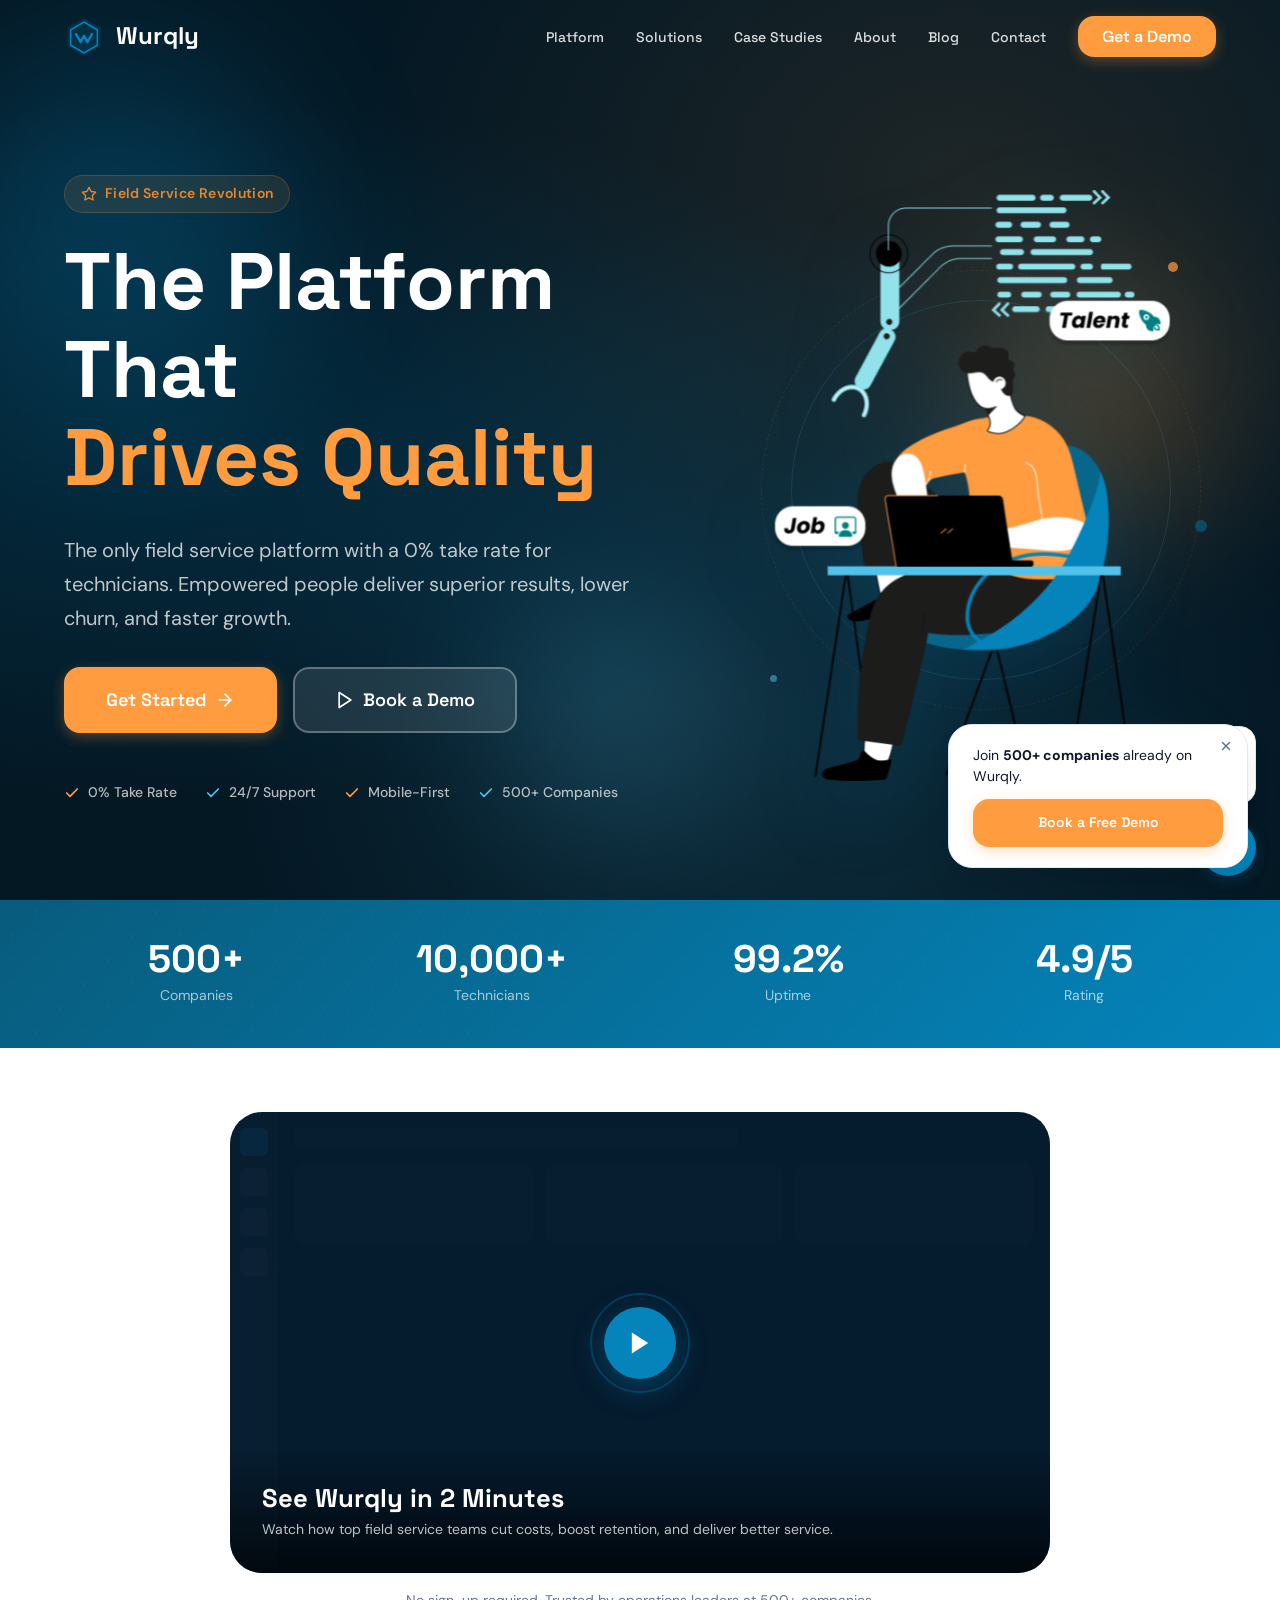
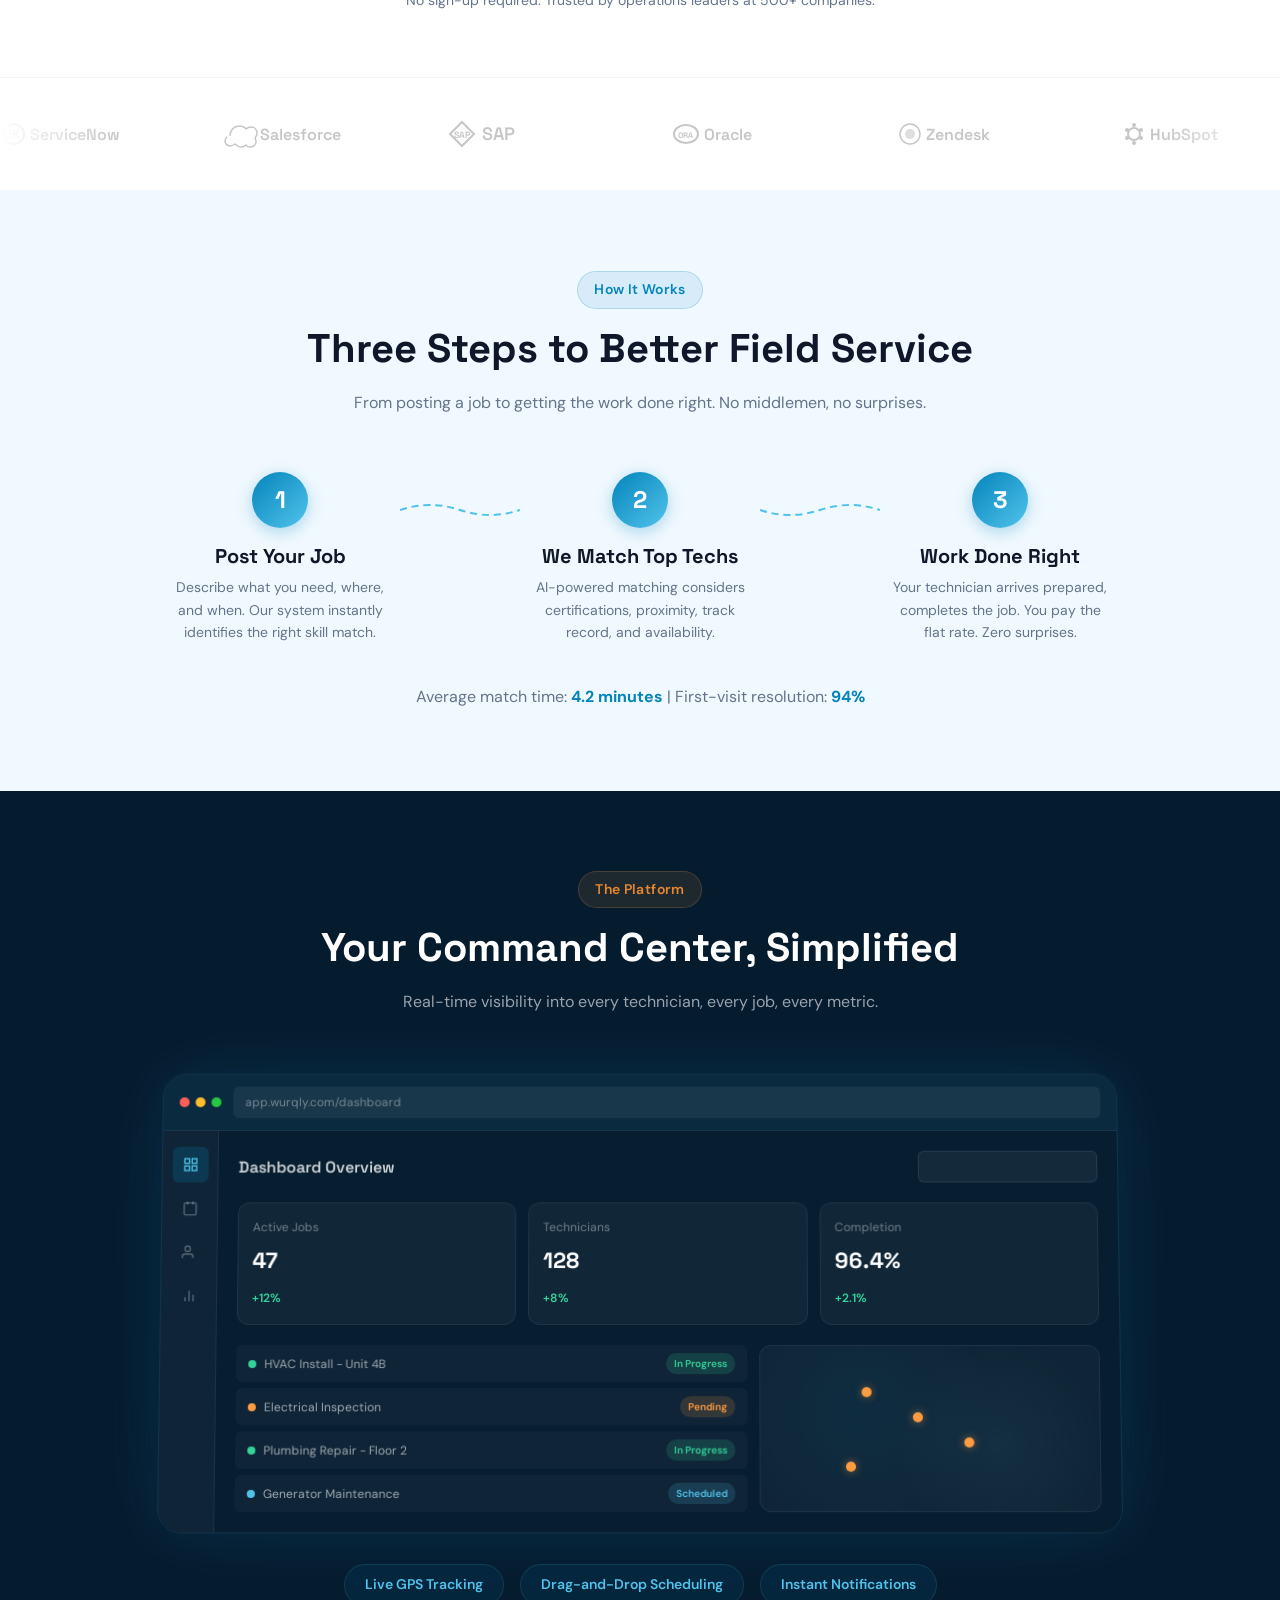
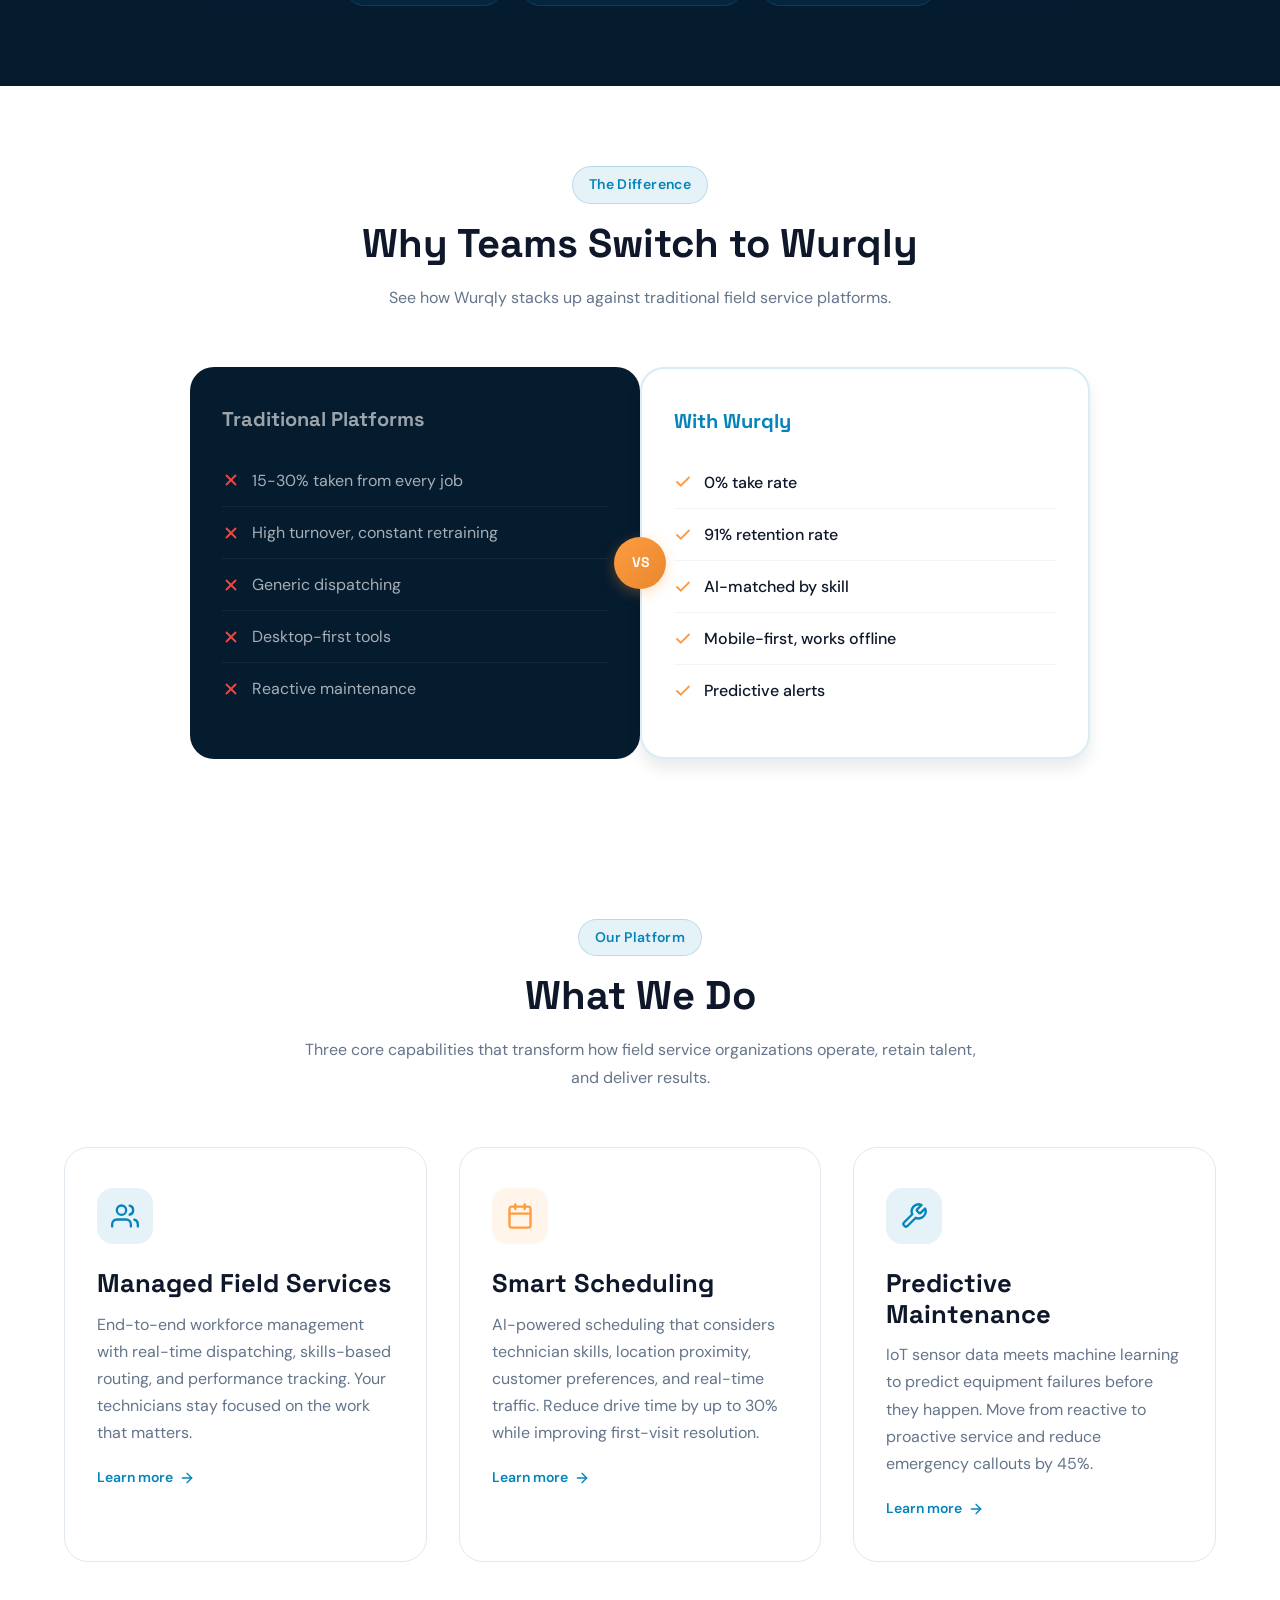
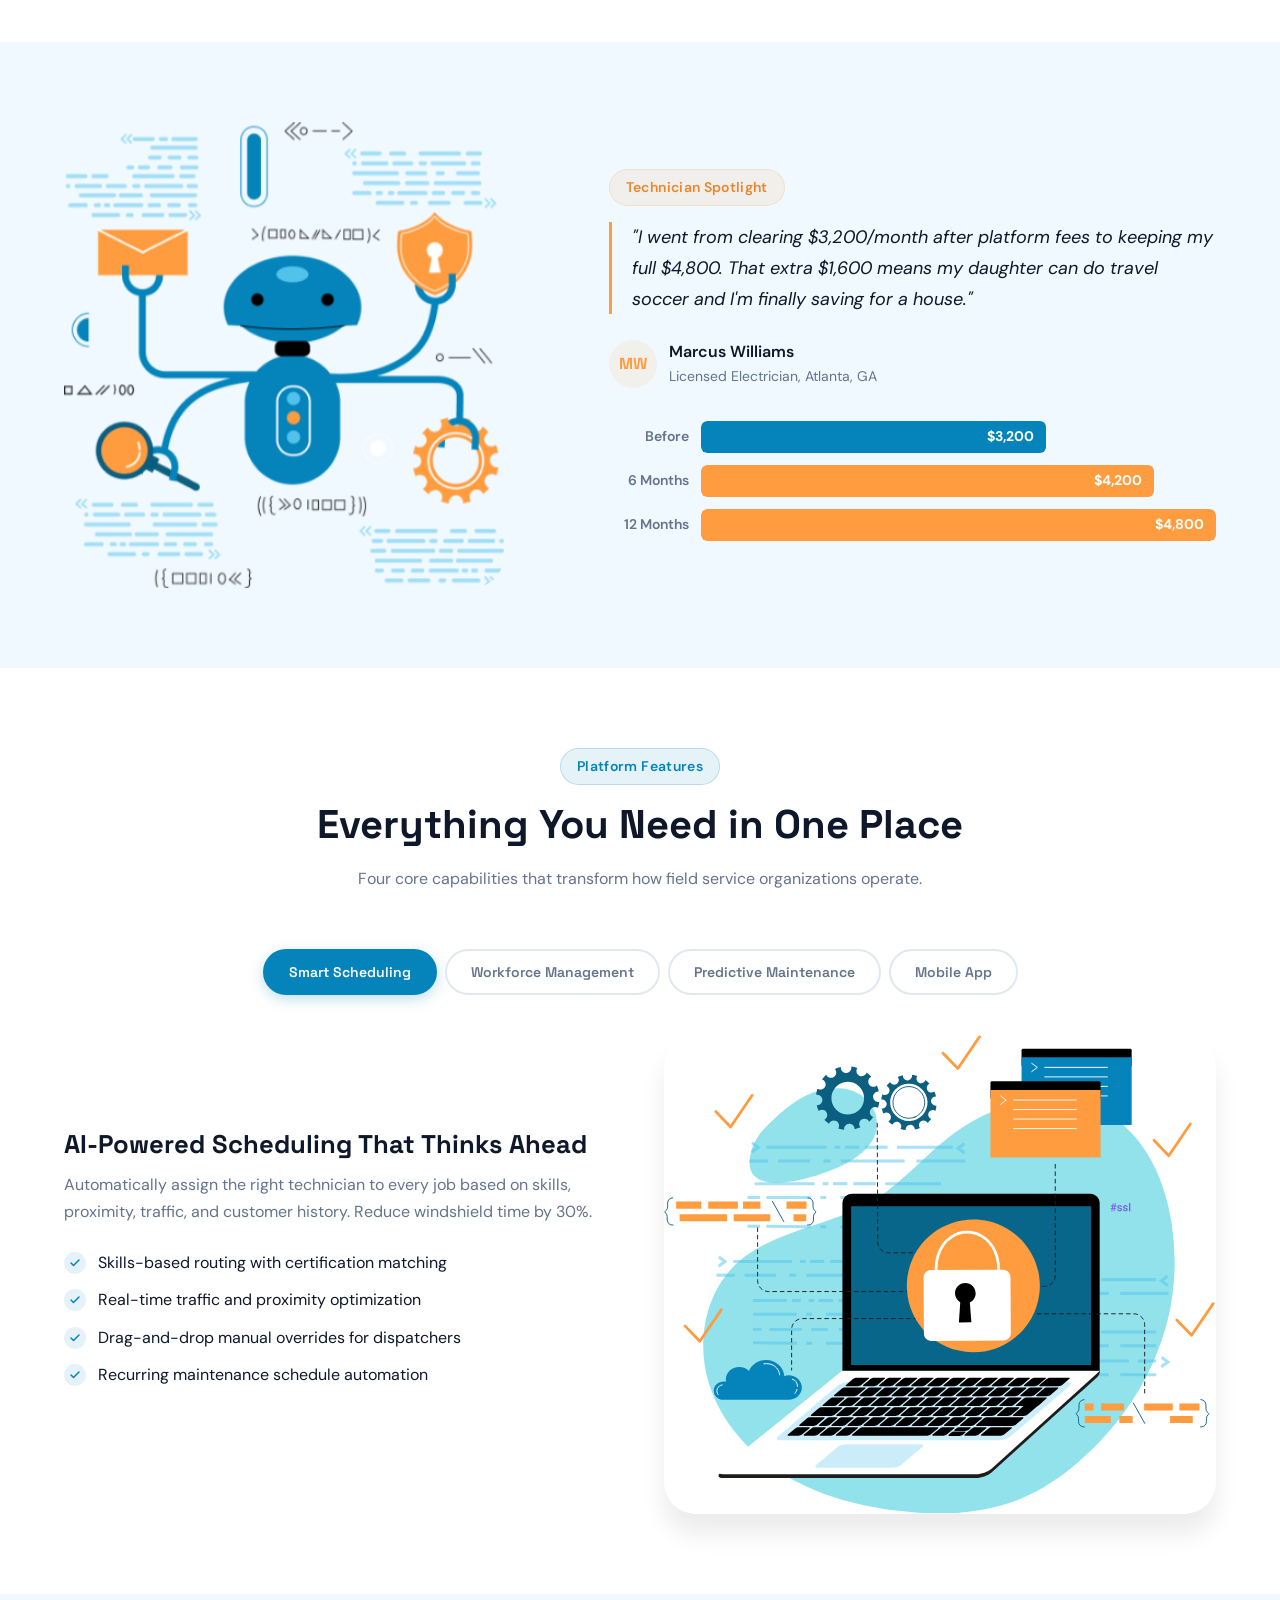
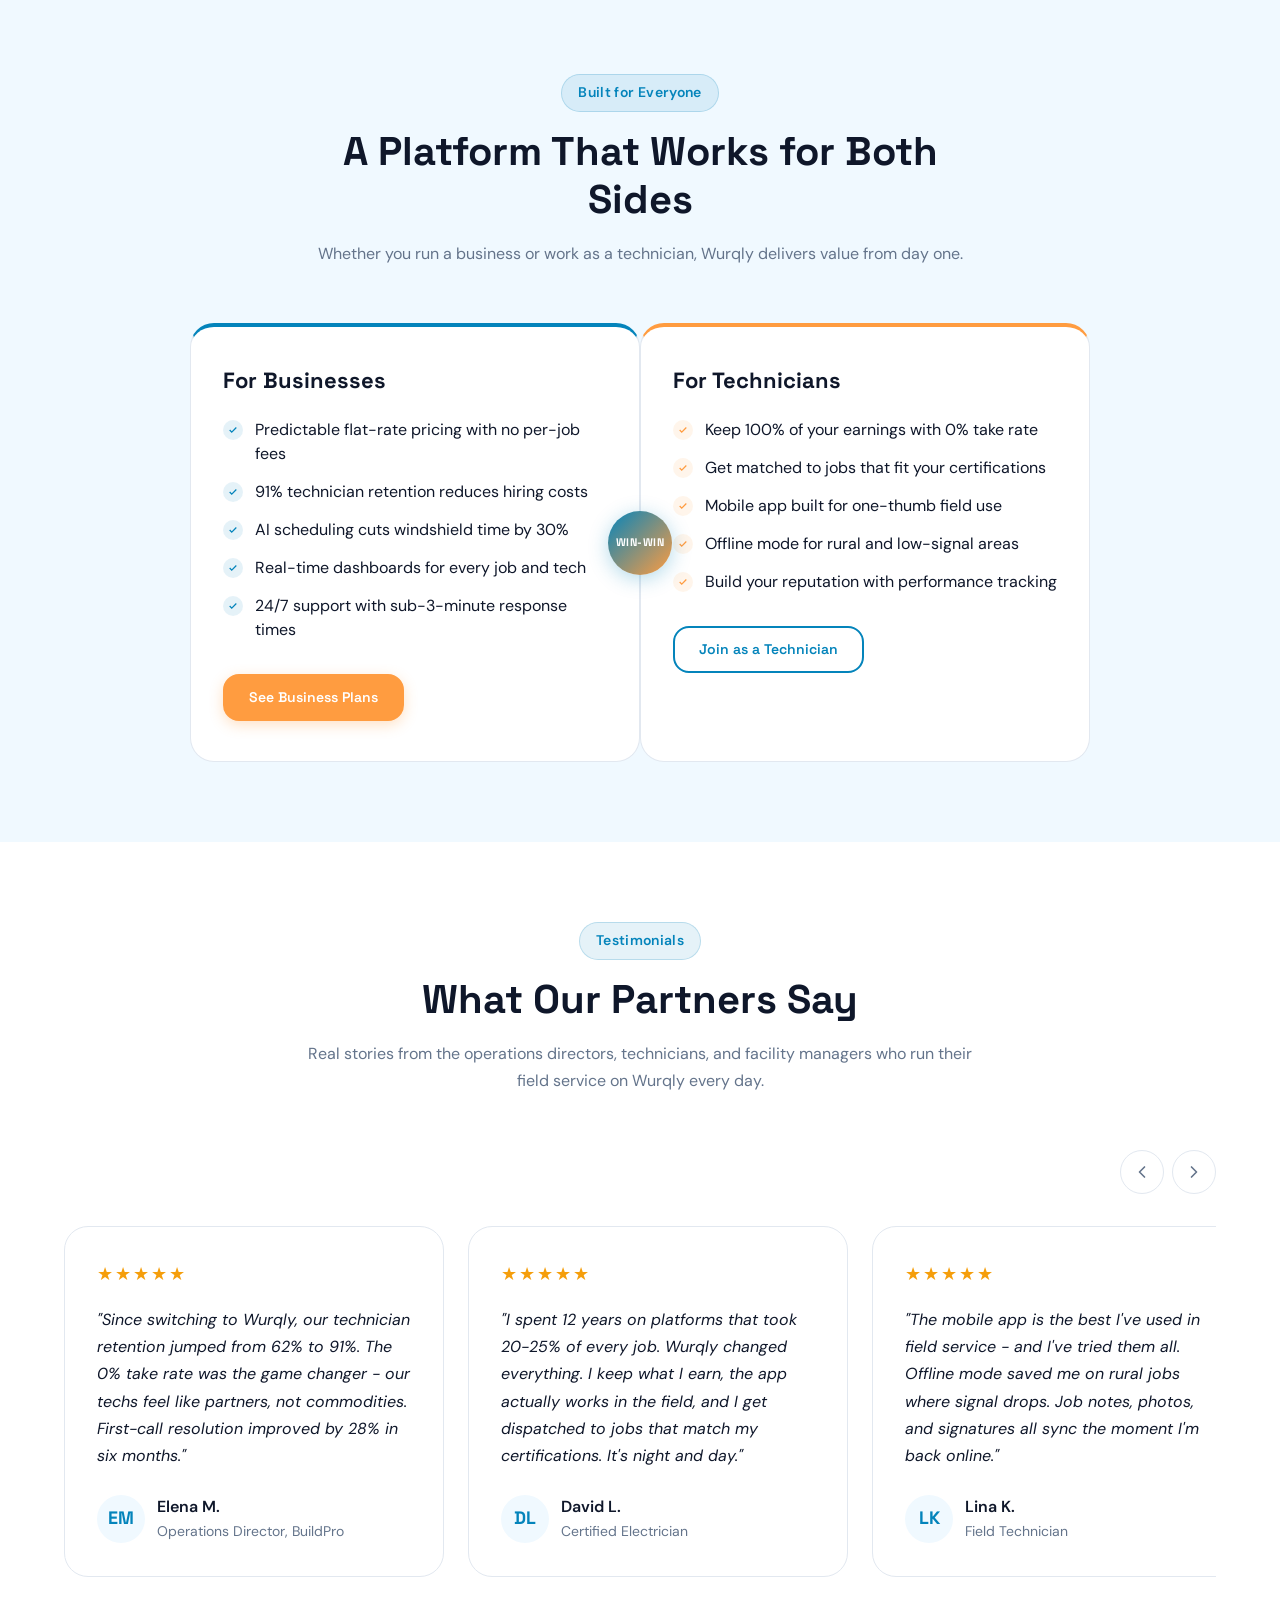
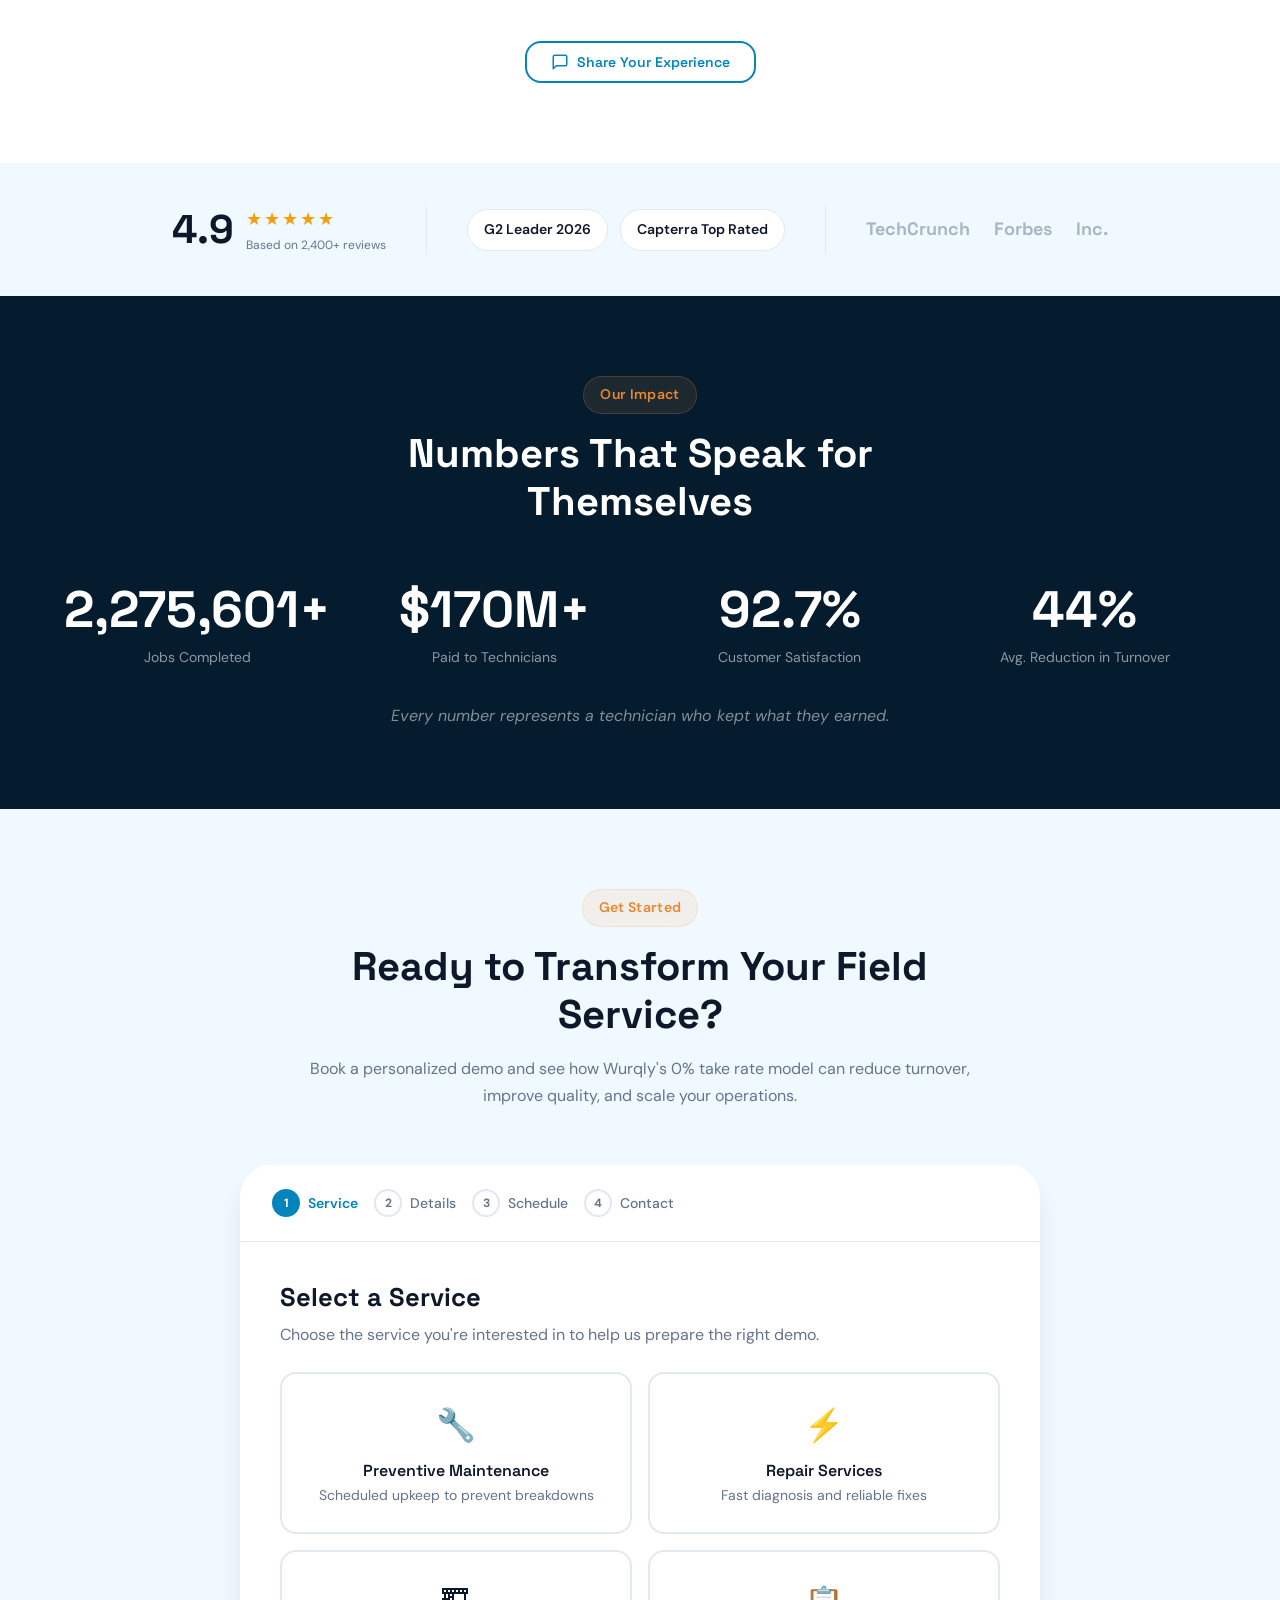
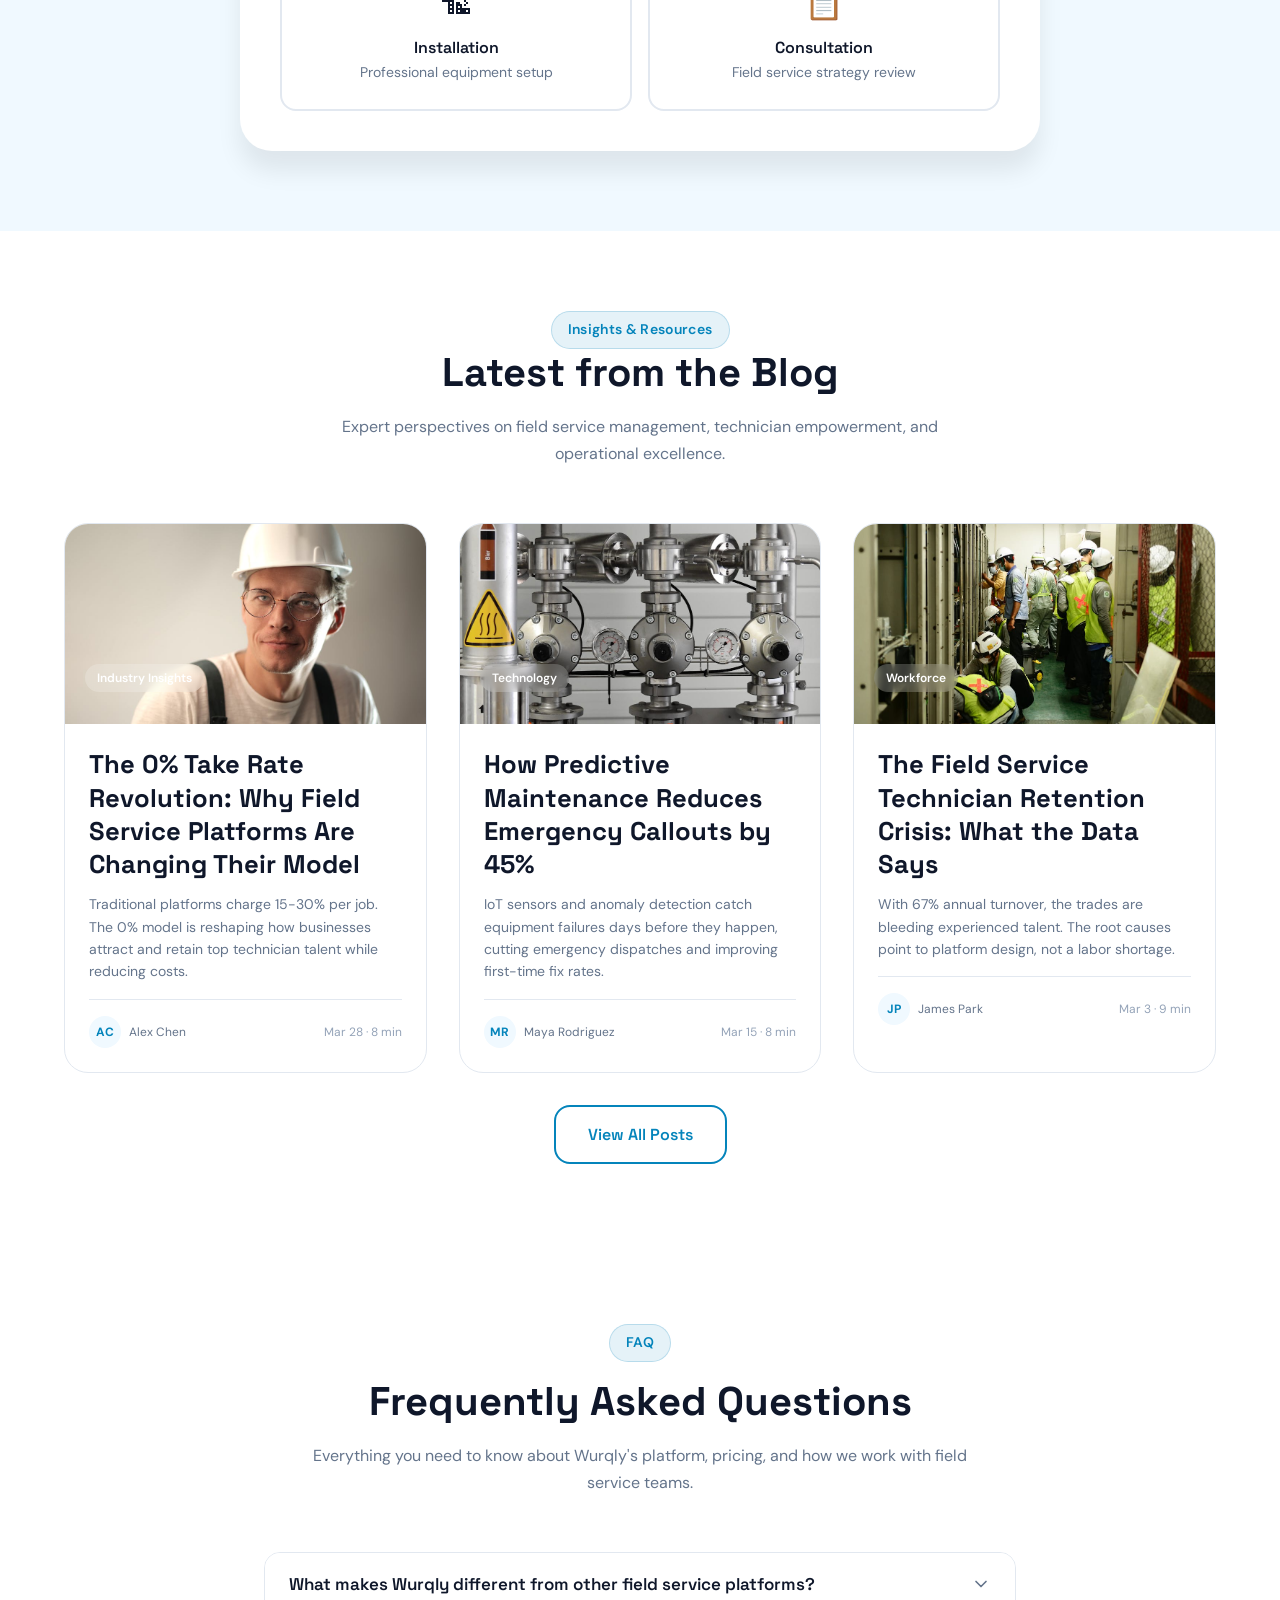
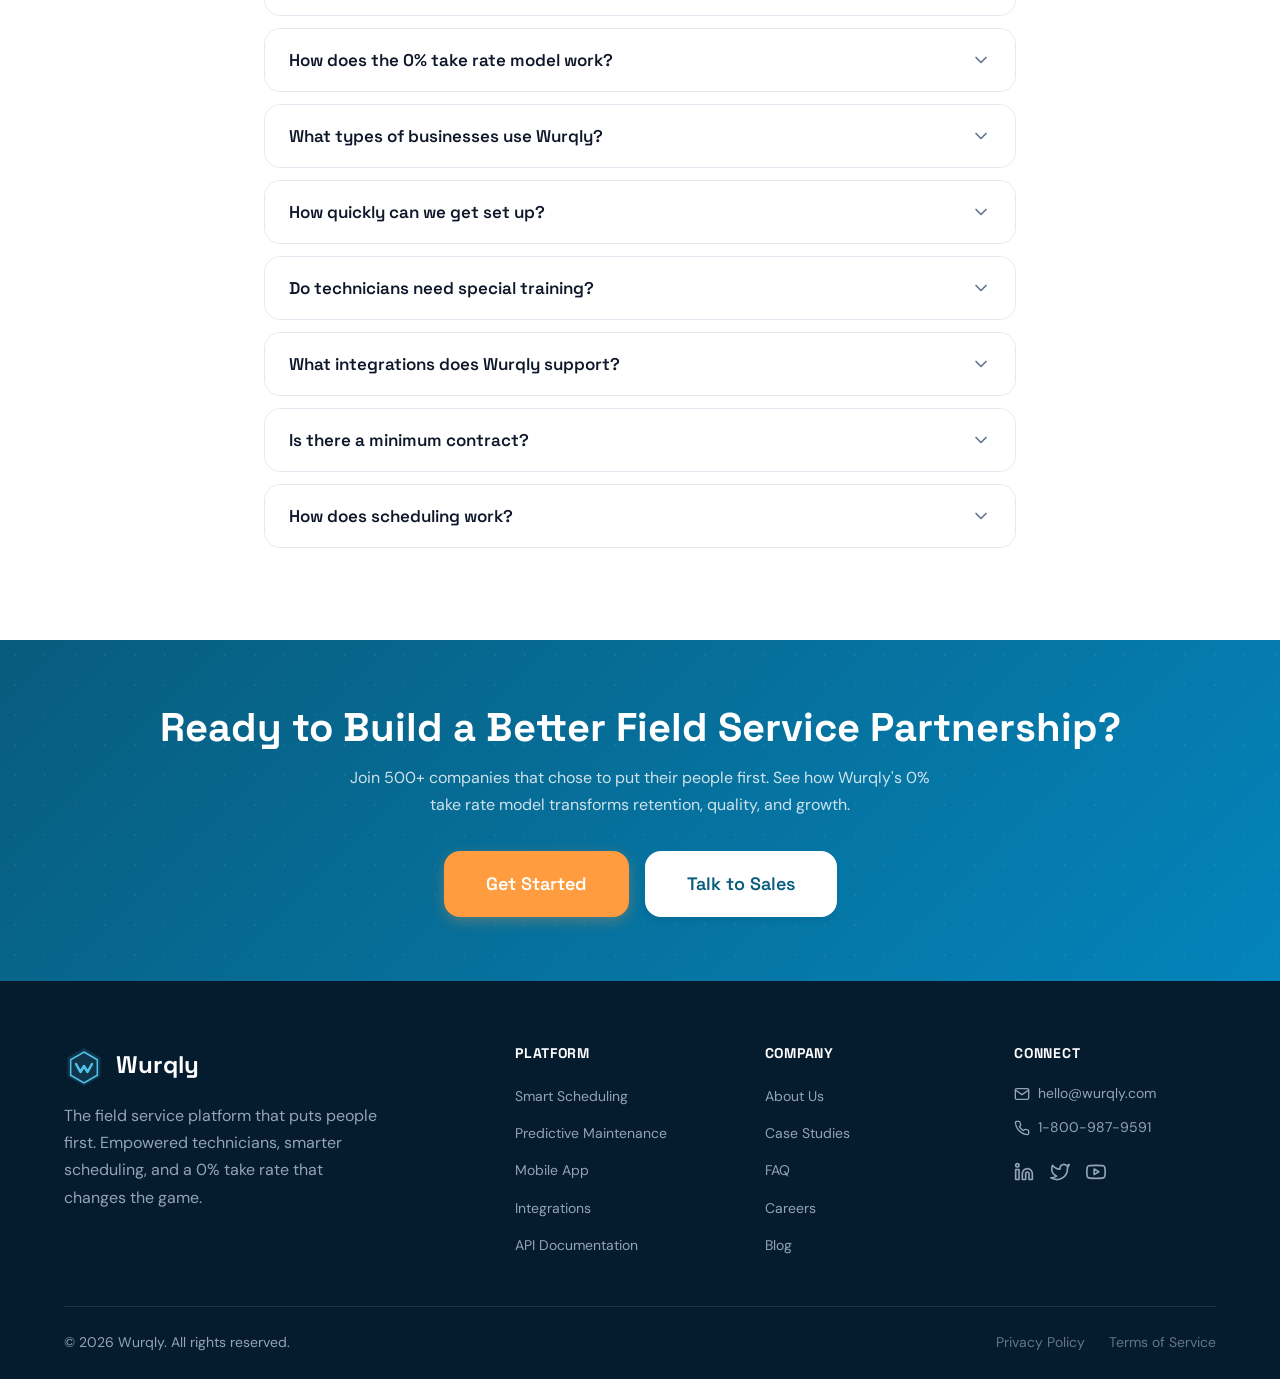
==== commit a5bf9687: "Upgrade blog posts with real images and expert-quality content - 3 Pexels hero photographs added (fi" ====
--- a/index.html
+++ b/index.html
@@ -1150,7 +1150,8 @@
 
         <!-- Card 1 -->
         <a href="blog/zero-percent-take-rate-revolution.html" class="blog-card">
-          <div class="blog-card-image bg-1">
+          <div class="blog-card-image">
+            <img src="images/blog/blog-take-rate.jpg" alt="Confident field service worker in hard hat" loading="lazy" style="width:100%;height:100%;object-fit:cover;">
             <span class="blog-card-category">Industry Insights</span>
           </div>
           <div class="blog-card-body">
@@ -1161,14 +1162,15 @@
                 <div class="blog-card-avatar">AC</div>
                 <span class="blog-card-meta">Alex Chen</span>
               </div>
-              <span class="blog-card-read">Mar 28 &middot; 7 min</span>
+              <span class="blog-card-read">Mar 28 &middot; 8 min</span>
             </div>
           </div>
         </a>
 
         <!-- Card 2 -->
         <a href="blog/predictive-maintenance-reduces-costs.html" class="blog-card">
-          <div class="blog-card-image bg-2">
+          <div class="blog-card-image">
+            <img src="images/blog/blog-predictive-maintenance.jpg" alt="Industrial pipes with pressure gauges for predictive maintenance" loading="lazy" style="width:100%;height:100%;object-fit:cover;">
             <span class="blog-card-category">Technology</span>
           </div>
           <div class="blog-card-body">
@@ -1179,14 +1181,15 @@
                 <div class="blog-card-avatar">MR</div>
                 <span class="blog-card-meta">Maya Rodriguez</span>
               </div>
-              <span class="blog-card-read">Mar 15 &middot; 5 min</span>
+              <span class="blog-card-read">Mar 15 &middot; 8 min</span>
             </div>
           </div>
         </a>
 
         <!-- Card 3 -->
         <a href="blog/technician-retention-crisis.html" class="blog-card">
-          <div class="blog-card-image bg-3">
+          <div class="blog-card-image">
+            <img src="images/blog/blog-retention-crisis.jpg" alt="Team of field service technicians in safety vests" loading="lazy" style="width:100%;height:100%;object-fit:cover;">
             <span class="blog-card-category">Workforce</span>
           </div>
           <div class="blog-card-body">
@@ -1197,7 +1200,7 @@
                 <div class="blog-card-avatar">JP</div>
                 <span class="blog-card-meta">James Park</span>
               </div>
-              <span class="blog-card-read">Mar 3 &middot; 6 min</span>
+              <span class="blog-card-read">Mar 3 &middot; 9 min</span>
             </div>
           </div>
         </a>
--- a/css/styles.css
+++ b/css/styles.css
@@ -3212,6 +3212,8 @@
   background: rgba(255,255,255,0.2);
   color: #FFFFFF;
   backdrop-filter: blur(4px);
+  position: relative;
+  z-index: 1;
 }
 
 .blog-card-body { padding: 1.5rem; }
@@ -3540,6 +3542,62 @@
   .service-card { padding: 1rem; }
 }
 
+/* --- Blog Author Box & Photo Credit --- */
+.blog-author-box {
+  display: flex;
+  gap: 1.25rem;
+  padding: 1.5rem;
+  background: var(--bg-alt);
+  border-radius: var(--radius-lg);
+  margin: 2rem 0;
+  align-items: flex-start;
+}
+.blog-author-avatar-lg {
+  width: 64px;
+  height: 64px;
+  min-width: 64px;
+  border-radius: 50%;
+  background: var(--primary);
+  color: #FFFFFF;
+  display: flex;
+  align-items: center;
+  justify-content: center;
+  font-weight: 700;
+  font-size: 1.25rem;
+  font-family: 'Space Grotesk', sans-serif;
+}
+.blog-author-box strong {
+  display: block;
+  font-size: 1.0625rem;
+  margin-bottom: 0.375rem;
+}
+.blog-author-box p {
+  font-size: var(--text-sm);
+  color: var(--text-muted);
+  line-height: 1.6;
+  margin: 0;
+}
+.photo-credit {
+  font-size: var(--text-xs);
+  color: var(--text-light);
+  text-align: center;
+  margin-top: 1rem;
+  font-style: italic;
+}
+
+.blog-card-image img {
+  position: absolute;
+  top: 0;
+  left: 0;
+  width: 100%;
+  height: 100%;
+  object-fit: cover;
+  transition: transform 0.4s ease;
+}
+.blog-card:hover .blog-card-image img {
+  transform: scale(1.05);
+}
+
 /* --- Print Styles --- */
 @media print {
   .site-header, .mobile-cta-bar, .chatbot-trigger, .chatbot-bubble, .chatbot-panel, .floating-cta { display: none !important; }
